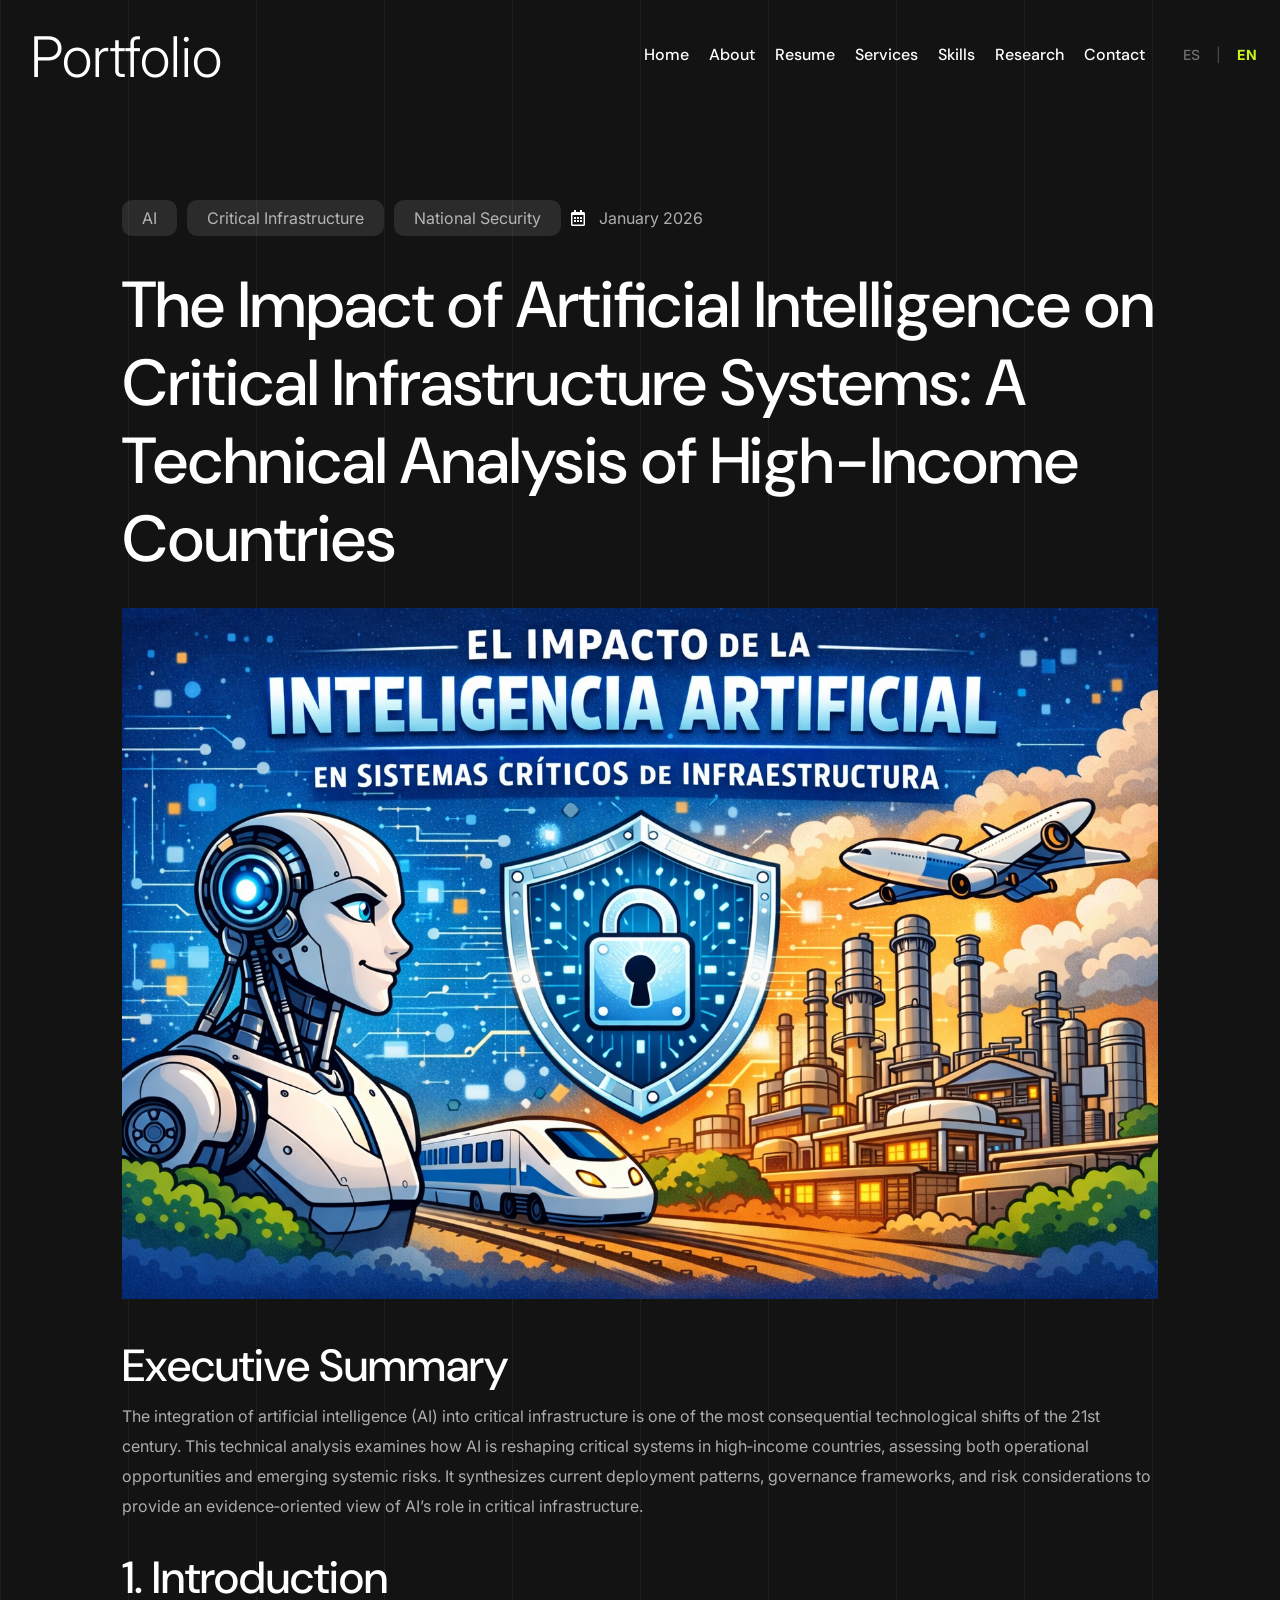
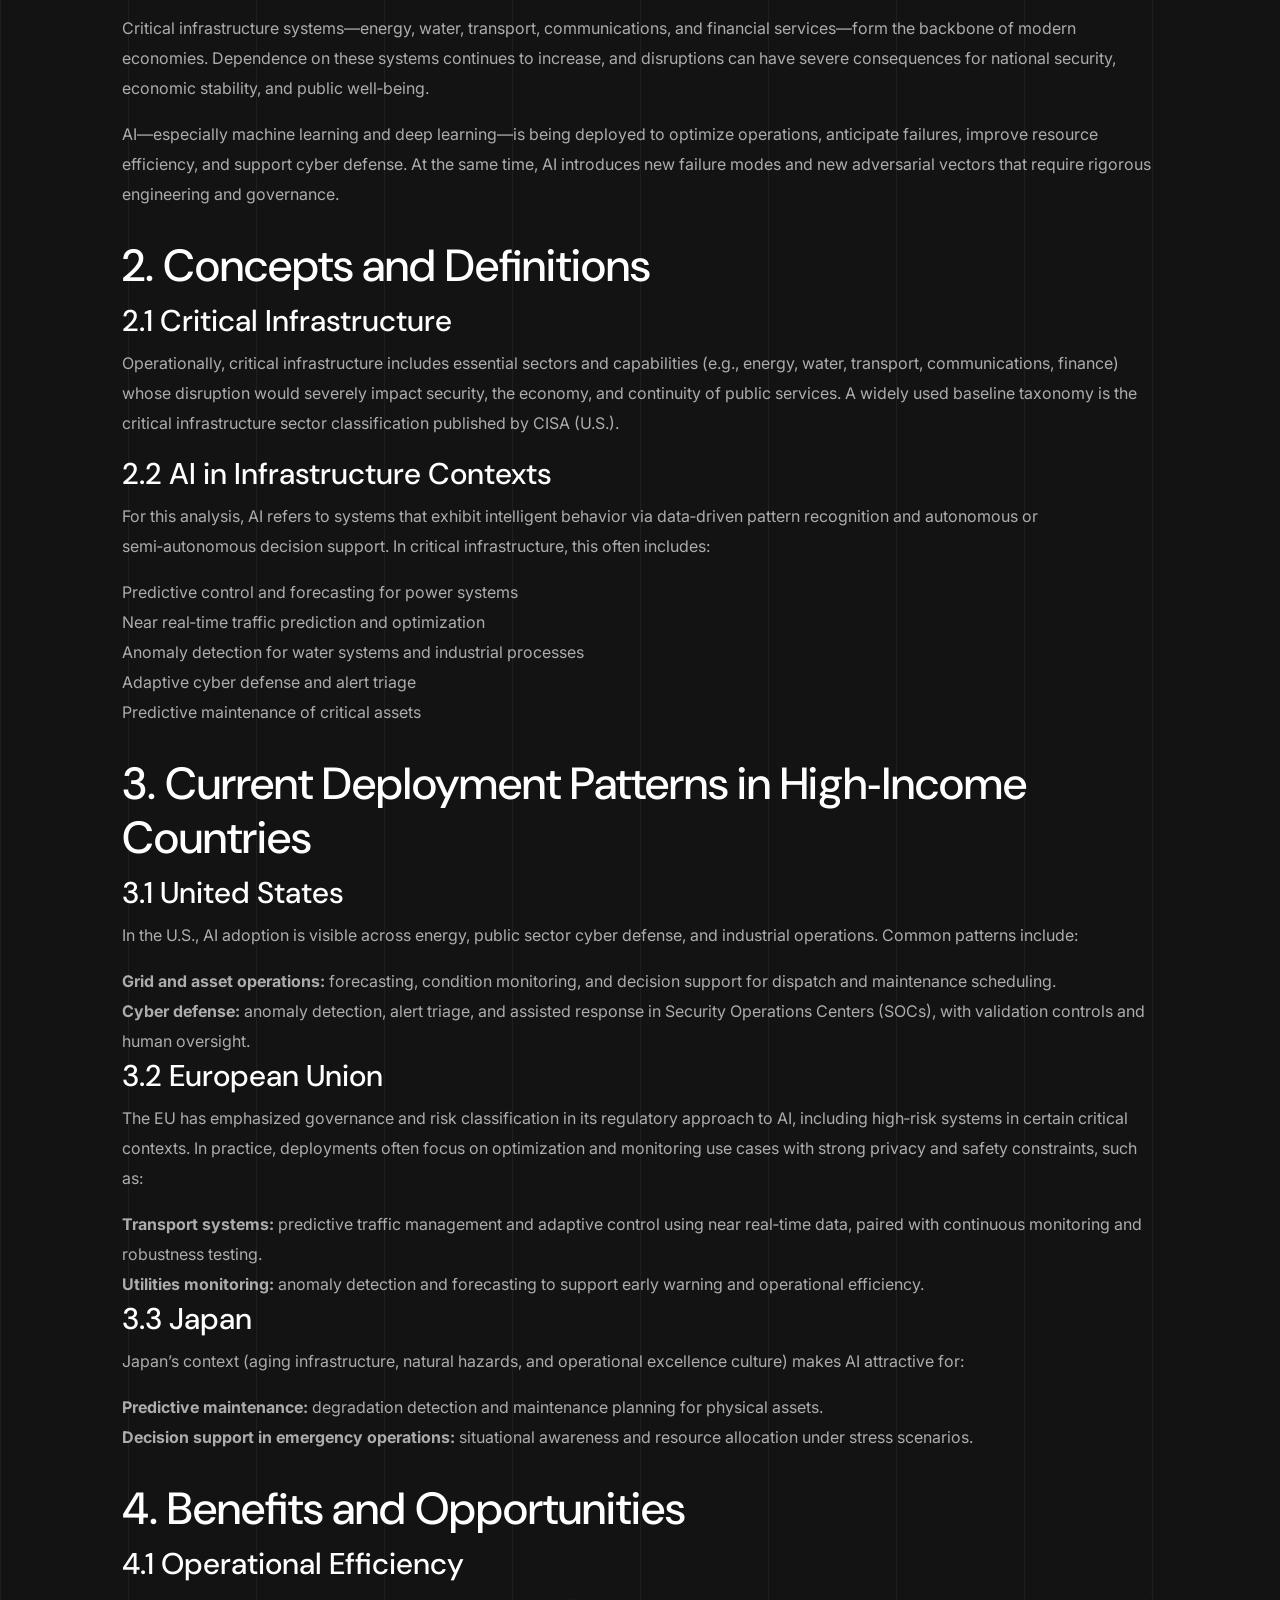
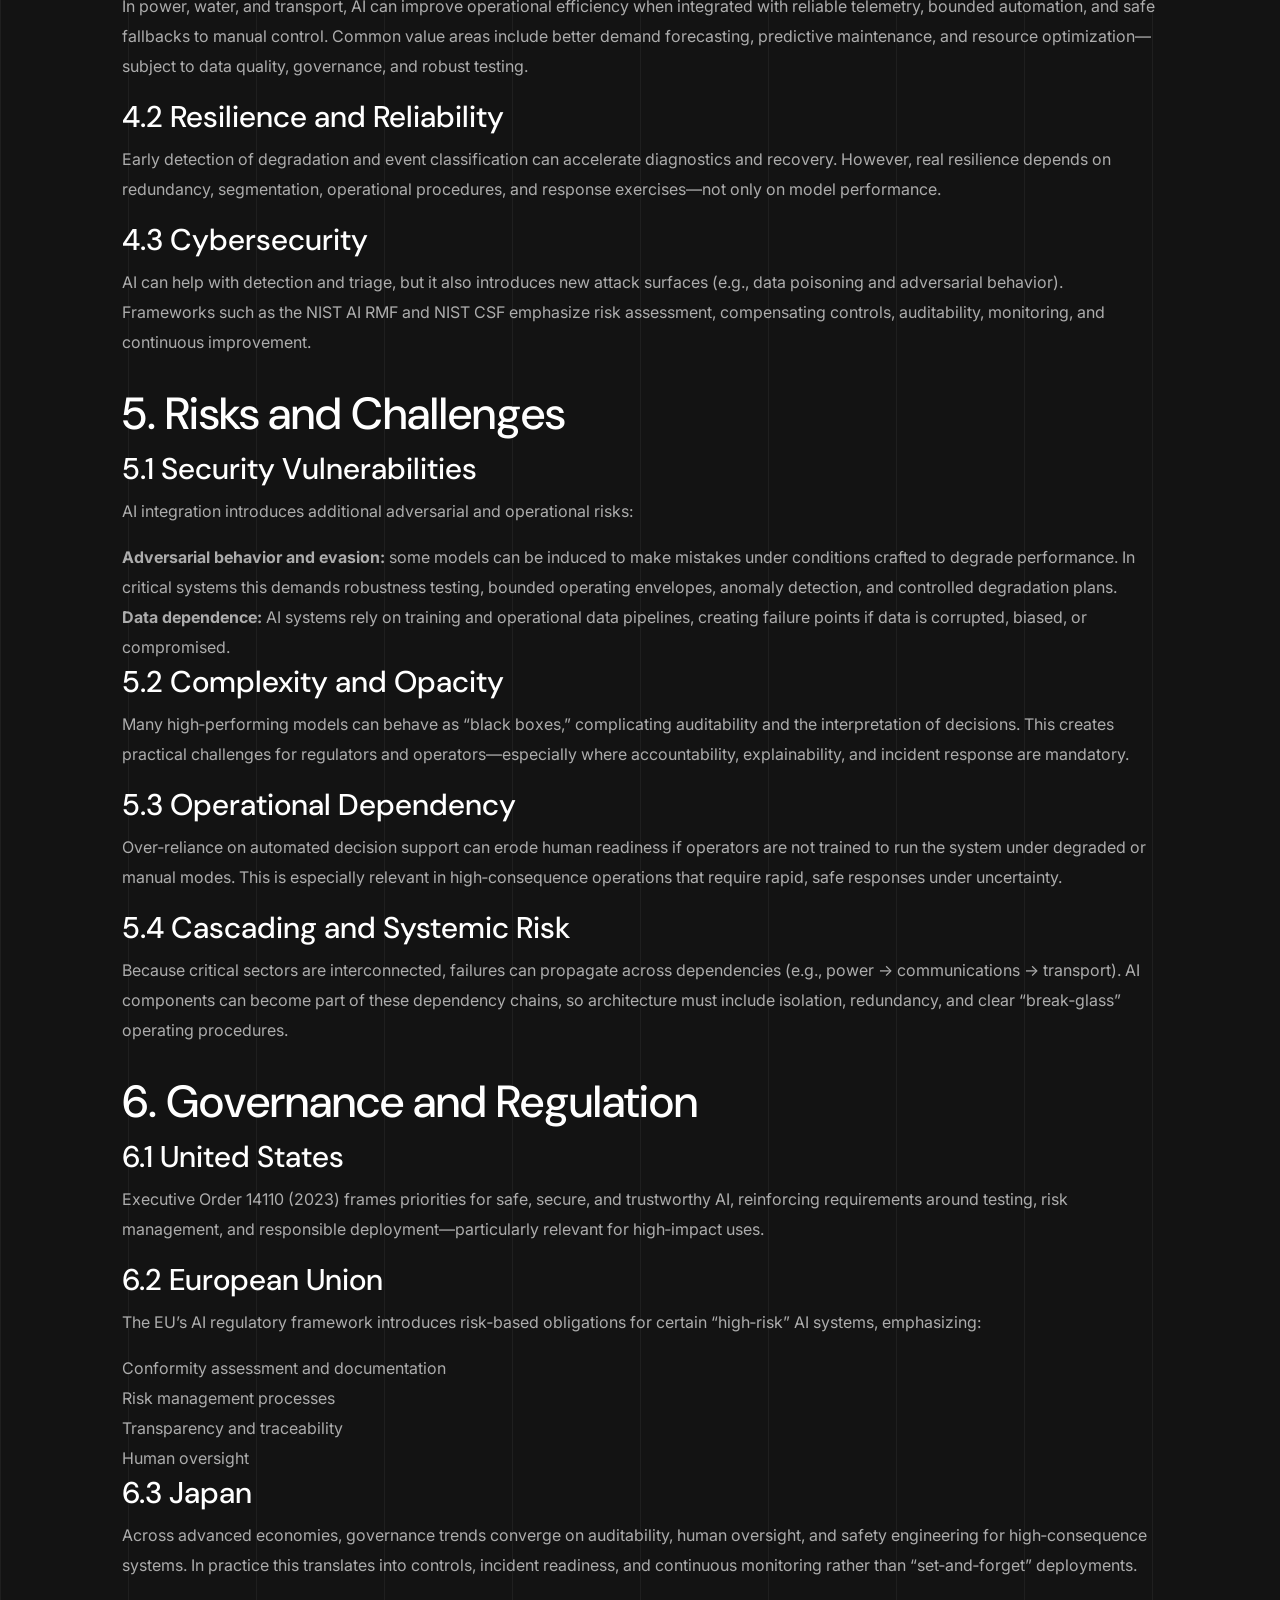
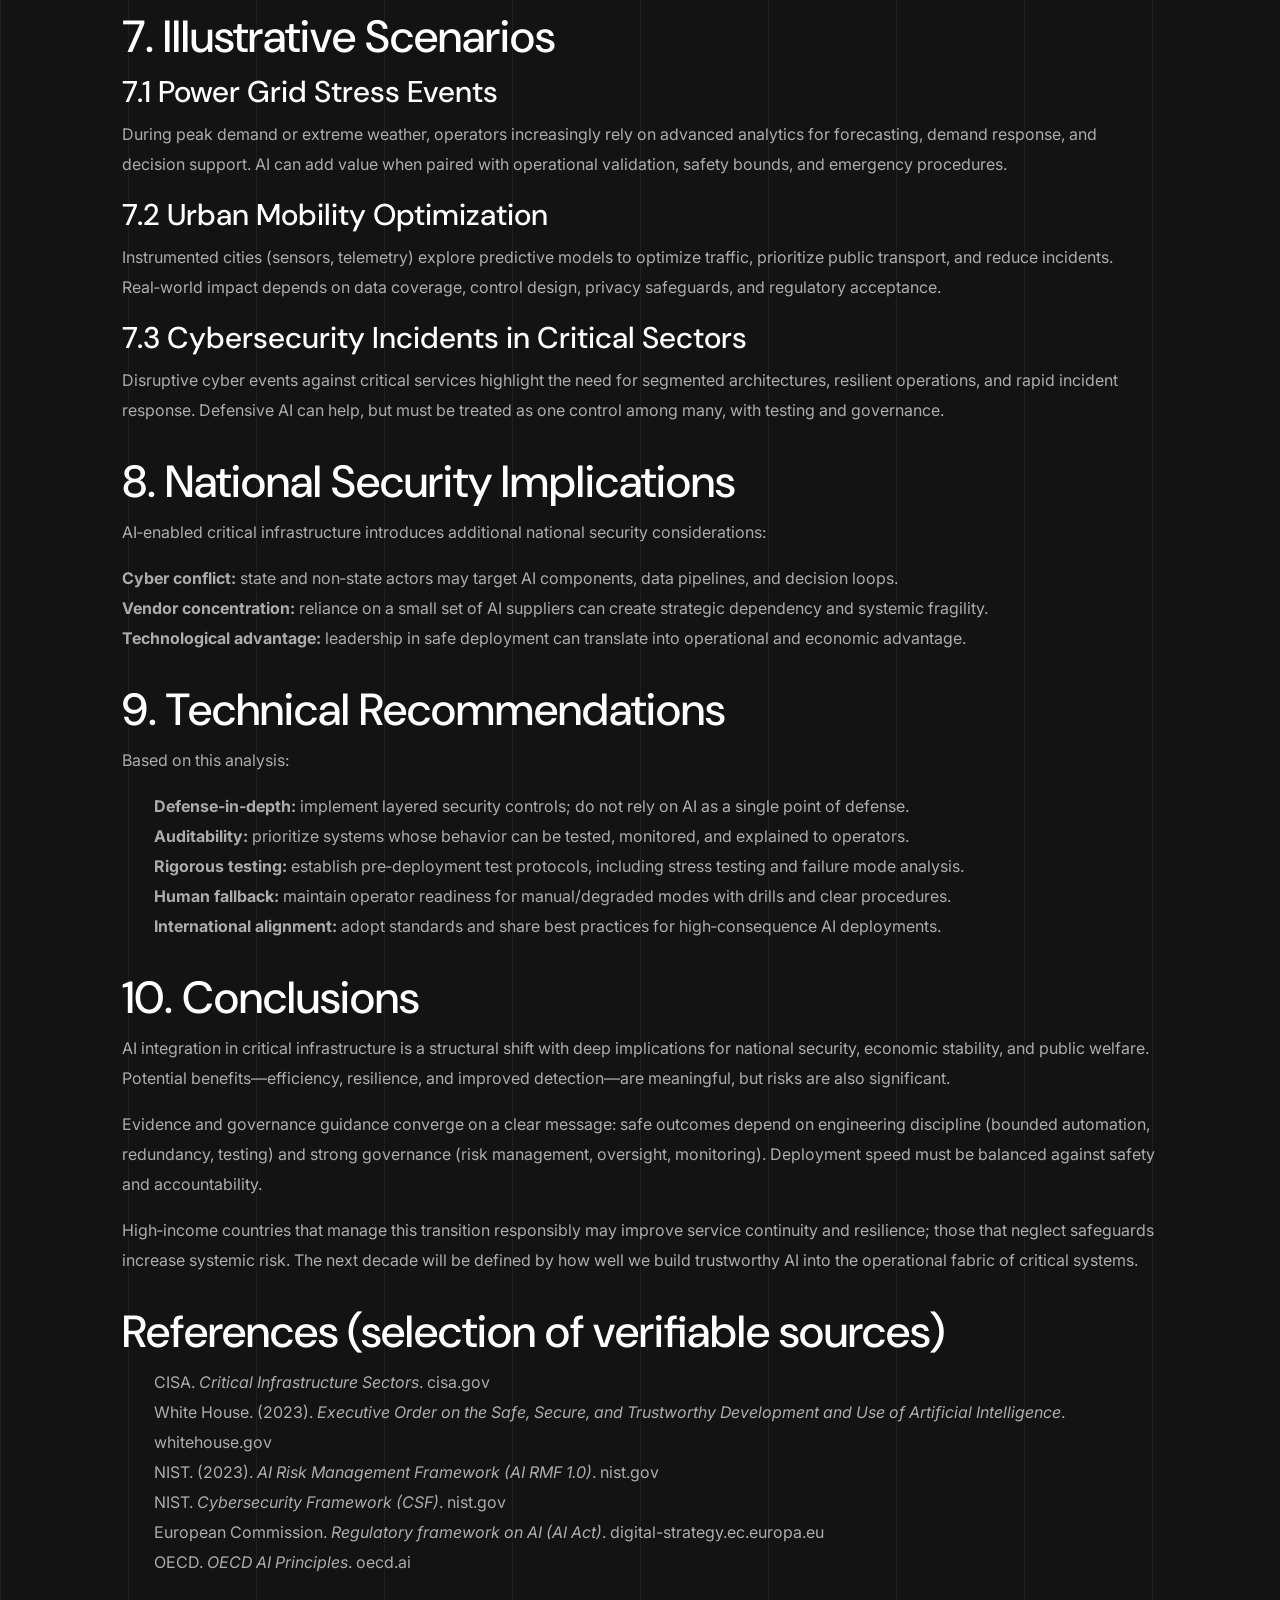
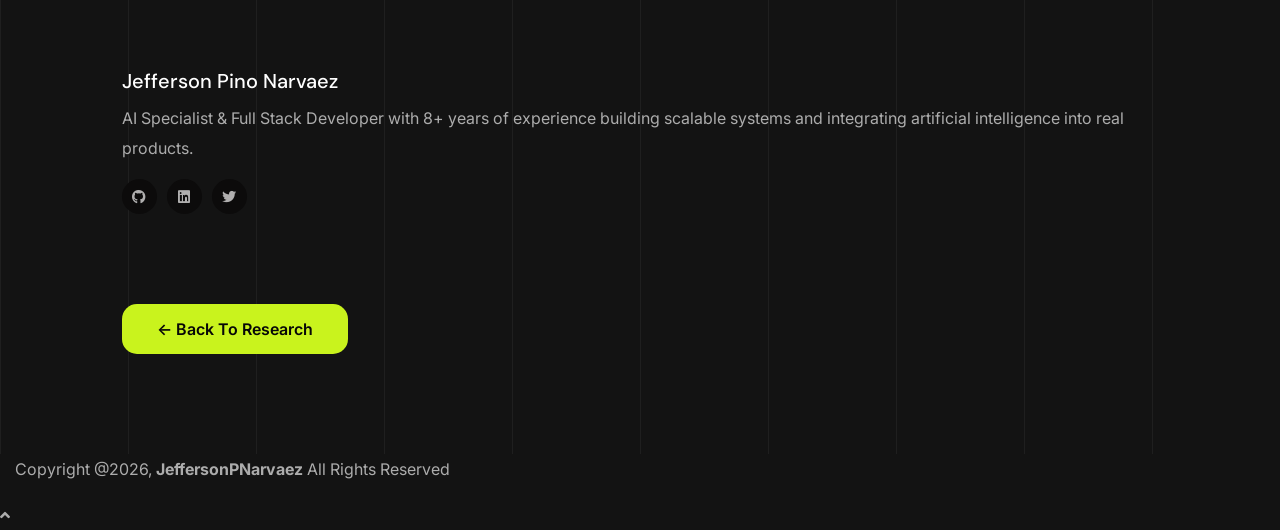
==== post-ai-critical-systems-en.html @ 9fccff63 "feat: Refactor to AI Specialist profile with bilingual i18n and Research section - Change profile fo" ====
<!DOCTYPE html>
<html lang="en">

<head>
    <!-- Required meta tags -->
    <meta charset="utf-8">
    <meta name="description" content="Technical analysis of the impact of AI on critical infrastructure systems">
    <meta http-equiv="X-UA-Compatible" content="IE=edge">
    <meta name="viewport" content="width=device-width, initial-scale=1, shrink-to-fit=no">

    <title>The Impact of AI on Critical Systems | Jefferson Pino Narvaez</title>

    <link rel="shortcut icon" href="assets/images/favicon.png" type="image/x-icon">

    <!-- Flaticon -->
    <link rel="stylesheet" href="assets/css/flaticon.min.css">
    <!-- Font Awesome -->
    <link rel="stylesheet" href="assets/css/fontawesome-5.14.0.min.css">
    <!-- Bootstrap -->
    <link rel="stylesheet" href="assets/css/bootstrap.min.css">
    <!-- Nice Select -->
    <link rel="stylesheet" href="assets/css/nice-select.min.css">
    <!-- Animate -->
    <link rel="stylesheet" href="assets/css/animate.min.css">
    <!-- Slick -->
    <link rel="stylesheet" href="assets/css/slick.min.css">
    <!-- Main Style -->
    <link rel="stylesheet" href="assets/css/style.css">

</head>

<body class="home-one">
    <div class="page-wrapper">

        <!-- Preloader -->
        <div class="preloader"></div>

        <!-- main header -->
        <header class="main-header menu-absolute">
            <!--Header-Upper-->
            <div class="header-upper">
                <div class="container container-1620 clearfix">

                    <div class="header-inner rel d-flex align-items-center">
                        <div class="logo-outer">
                            <div class="container text-center mt-5">
                                <a href="index.html"><span class="text-white display-4 font-weight-bold">Portfolio</span></a>
                            </div>
                        </div>

                        <div class="nav-outer clearfix">
                            <!-- Main Menu -->
                            <nav class="main-menu navbar-expand-lg">
                                <div class="navbar-header">
                                    <div class="mobile-logo my-15">
                                        <a href="index.html">
                                            <p>Portfolio Logo</p>
                                        </a>
                                    </div>

                                    <!-- Toggle Button -->
                                    <button type="button" class="navbar-toggle me-4" data-bs-toggle="collapse"
                                        data-bs-target=".navbar-collapse">
                                        <span class="icon-bar"></span>
                                        <span class="icon-bar"></span>
                                        <span class="icon-bar"></span>
                                    </button>
                                </div>

                                <div class="navbar-collapse collapse clearfix">
                                    <ul class="navigation clearfix">
                                        <li><a href="index.html#home">Home</a></li>
                                        <li><a href="index.html#about">About</a></li>
                                        <li><a href="index.html#resume">Resume</a></li>
                                        <li><a href="index.html#services">Services</a></li>
                                        <li><a href="index.html#skills">Skills</a></li>
                                        <li><a href="index.html#blog">Research</a></li>
                                        <li><a href="index.html#contact">Contact</a></li>
                                    </ul>
                                    <div class="lang-toggle">
                                        <button id="btn-es" class="lang-btn" type="button" aria-label="Cambiar a Español">ES</button>
                                        <span class="lang-separator">|</span>
                                        <button id="btn-en" class="lang-btn" type="button" aria-label="Switch to English">EN</button>
                                    </div>
                                </div>

                            </nav>
                            <!-- Main Menu End-->
                        </div>
                    </div>
                </div>
            </div>
            <!--End Header Upper-->
        </header>

        <!-- Blog Details Area start -->
        <section class="blog-details-area pt-200 rpt-140 pb-100 rpb-60 rel z-1">
            <div class="container">
                <div class="row">
                    <div class="col-lg-10 offset-lg-1">
                        <div class="blog-details-content">
                            <!-- Blog Meta -->
                            <div class="blog-meta mb-30">
                                <a class="tag" href="#">AI</a>
                                <a class="tag" href="#">Critical Infrastructure</a>
                                <a class="tag" href="#">National Security</a>
                                <span class="date"><i class="far fa-calendar-alt"></i> January 2026</span>
                            </div>

                            <!-- Blog Title -->
                            <h1 class="blog-title mb-30">The Impact of Artificial Intelligence on Critical Infrastructure Systems: A Technical Analysis of High-Income Countries</h1>

                            <!-- Blog Image -->
                            <div class="image mb-40">
                                <img src="assets/images/blog/ai-critical-infrastructure.jpg" alt="AI Critical Systems">
                            </div>

                            <!-- Blog Content -->
                            <div class="content">
                                <div class="text mb-30">
                                    <h2>Executive Summary</h2>
                                    <p>The integration of artificial intelligence (AI) into critical infrastructure is one of the most consequential technological shifts of the 21st century. This technical analysis examines how AI is reshaping critical systems in high‑income countries, assessing both operational opportunities and emerging systemic risks. It synthesizes current deployment patterns, governance frameworks, and risk considerations to provide an evidence‑oriented view of AI’s role in critical infrastructure.</p>
                                </div>

                                <div class="text mb-30">
                                    <h2>1. Introduction</h2>
                                    <p>Critical infrastructure systems—energy, water, transport, communications, and financial services—form the backbone of modern economies. Dependence on these systems continues to increase, and disruptions can have severe consequences for national security, economic stability, and public well‑being.</p>
                                    
                                    <p>AI—especially machine learning and deep learning—is being deployed to optimize operations, anticipate failures, improve resource efficiency, and support cyber defense. At the same time, AI introduces new failure modes and new adversarial vectors that require rigorous engineering and governance.</p>
                                </div>

                                <div class="text mb-30">
                                    <h2>2. Concepts and Definitions</h2>
                                    
                                    <h3>2.1 Critical Infrastructure</h3>
                                    <p>Operationally, critical infrastructure includes essential sectors and capabilities (e.g., energy, water, transport, communications, finance) whose disruption would severely impact security, the economy, and continuity of public services. A widely used baseline taxonomy is the critical infrastructure sector classification published by CISA (U.S.).</p>

                                    <h3>2.2 AI in Infrastructure Contexts</h3>
                                    <p>For this analysis, AI refers to systems that exhibit intelligent behavior via data‑driven pattern recognition and autonomous or semi‑autonomous decision support. In critical infrastructure, this often includes:</p>
                                    <ul>
                                        <li>Predictive control and forecasting for power systems</li>
                                        <li>Near real‑time traffic prediction and optimization</li>
                                        <li>Anomaly detection for water systems and industrial processes</li>
                                        <li>Adaptive cyber defense and alert triage</li>
                                        <li>Predictive maintenance of critical assets</li>
                                    </ul>
                                </div>

                                <div class="text mb-30">
                                    <h2>3. Current Deployment Patterns in High‑Income Countries</h2>

                                    <h3>3.1 United States</h3>
                                    <p>In the U.S., AI adoption is visible across energy, public sector cyber defense, and industrial operations. Common patterns include:</p>
                                    <ul>
                                        <li><strong>Grid and asset operations:</strong> forecasting, condition monitoring, and decision support for dispatch and maintenance scheduling.</li>
                                        <li><strong>Cyber defense:</strong> anomaly detection, alert triage, and assisted response in Security Operations Centers (SOCs), with validation controls and human oversight.</li>
                                    </ul>

                                    <h3>3.2 European Union</h3>
                                    <p>The EU has emphasized governance and risk classification in its regulatory approach to AI, including high‑risk systems in certain critical contexts. In practice, deployments often focus on optimization and monitoring use cases with strong privacy and safety constraints, such as:</p>
                                    <ul>
                                        <li><strong>Transport systems:</strong> predictive traffic management and adaptive control using near real‑time data, paired with continuous monitoring and robustness testing.</li>
                                        <li><strong>Utilities monitoring:</strong> anomaly detection and forecasting to support early warning and operational efficiency.</li>
                                    </ul>

                                    <h3>3.3 Japan</h3>
                                    <p>Japan’s context (aging infrastructure, natural hazards, and operational excellence culture) makes AI attractive for:</p>
                                    <ul>
                                        <li><strong>Predictive maintenance:</strong> degradation detection and maintenance planning for physical assets.</li>
                                        <li><strong>Decision support in emergency operations:</strong> situational awareness and resource allocation under stress scenarios.</li>
                                    </ul>
                                </div>

                                <div class="text mb-30">
                                    <h2>4. Benefits and Opportunities</h2>

                                    <h3>4.1 Operational Efficiency</h3>
                                    <p>In power, water, and transport, AI can improve operational efficiency when integrated with reliable telemetry, bounded automation, and safe fallbacks to manual control. Common value areas include better demand forecasting, predictive maintenance, and resource optimization—subject to data quality, governance, and robust testing.</p>

                                    <h3>4.2 Resilience and Reliability</h3>
                                    <p>Early detection of degradation and event classification can accelerate diagnostics and recovery. However, real resilience depends on redundancy, segmentation, operational procedures, and response exercises—not only on model performance.</p>

                                    <h3>4.3 Cybersecurity</h3>
                                    <p>AI can help with detection and triage, but it also introduces new attack surfaces (e.g., data poisoning and adversarial behavior). Frameworks such as the NIST AI RMF and NIST CSF emphasize risk assessment, compensating controls, auditability, monitoring, and continuous improvement.</p>
                                </div>

                                <div class="text mb-30">
                                    <h2>5. Risks and Challenges</h2>

                                    <h3>5.1 Security Vulnerabilities</h3>
                                    <p>AI integration introduces additional adversarial and operational risks:</p>
                                    <ul>
                                        <li><strong>Adversarial behavior and evasion:</strong> some models can be induced to make mistakes under conditions crafted to degrade performance. In critical systems this demands robustness testing, bounded operating envelopes, anomaly detection, and controlled degradation plans.</li>
                                        <li><strong>Data dependence:</strong> AI systems rely on training and operational data pipelines, creating failure points if data is corrupted, biased, or compromised.</li>
                                    </ul>

                                    <h3>5.2 Complexity and Opacity</h3>
                                    <p>Many high‑performing models can behave as “black boxes,” complicating auditability and the interpretation of decisions. This creates practical challenges for regulators and operators—especially where accountability, explainability, and incident response are mandatory.</p>

                                    <h3>5.3 Operational Dependency</h3>
                                    <p>Over‑reliance on automated decision support can erode human readiness if operators are not trained to run the system under degraded or manual modes. This is especially relevant in high‑consequence operations that require rapid, safe responses under uncertainty.</p>

                                    <h3>5.4 Cascading and Systemic Risk</h3>
                                    <p>Because critical sectors are interconnected, failures can propagate across dependencies (e.g., power → communications → transport). AI components can become part of these dependency chains, so architecture must include isolation, redundancy, and clear “break‑glass” operating procedures.</p>
                                </div>

                                <div class="text mb-30">
                                    <h2>6. Governance and Regulation</h2>

                                    <h3>6.1 United States</h3>
                                    <p>Executive Order 14110 (2023) frames priorities for safe, secure, and trustworthy AI, reinforcing requirements around testing, risk management, and responsible deployment—particularly relevant for high‑impact uses.</p>

                                    <h3>6.2 European Union</h3>
                                    <p>The EU’s AI regulatory framework introduces risk‑based obligations for certain “high‑risk” AI systems, emphasizing:</p>
                                    <ul>
                                        <li>Conformity assessment and documentation</li>
                                        <li>Risk management processes</li>
                                        <li>Transparency and traceability</li>
                                        <li>Human oversight</li>
                                    </ul>

                                    <h3>6.3 Japan</h3>
                                    <p>Across advanced economies, governance trends converge on auditability, human oversight, and safety engineering for high‑consequence systems. In practice this translates into controls, incident readiness, and continuous monitoring rather than “set‑and‑forget” deployments.</p>
                                </div>

                                <div class="text mb-30">
                                    <h2>7. Illustrative Scenarios</h2>

                                    <h3>7.1 Power Grid Stress Events</h3>
                                    <p>During peak demand or extreme weather, operators increasingly rely on advanced analytics for forecasting, demand response, and decision support. AI can add value when paired with operational validation, safety bounds, and emergency procedures.</p>

                                    <h3>7.2 Urban Mobility Optimization</h3>
                                    <p>Instrumented cities (sensors, telemetry) explore predictive models to optimize traffic, prioritize public transport, and reduce incidents. Real‑world impact depends on data coverage, control design, privacy safeguards, and regulatory acceptance.</p>

                                    <h3>7.3 Cybersecurity Incidents in Critical Sectors</h3>
                                    <p>Disruptive cyber events against critical services highlight the need for segmented architectures, resilient operations, and rapid incident response. Defensive AI can help, but must be treated as one control among many, with testing and governance.</p>
                                </div>

                                <div class="text mb-30">
                                    <h2>8. National Security Implications</h2>
                                    <p>AI‑enabled critical infrastructure introduces additional national security considerations:</p>
                                    <ul>
                                        <li><strong>Cyber conflict:</strong> state and non‑state actors may target AI components, data pipelines, and decision loops.</li>
                                        <li><strong>Vendor concentration:</strong> reliance on a small set of AI suppliers can create strategic dependency and systemic fragility.</li>
                                        <li><strong>Technological advantage:</strong> leadership in safe deployment can translate into operational and economic advantage.</li>
                                    </ul>
                                </div>

                                <div class="text mb-30">
                                    <h2>9. Technical Recommendations</h2>
                                    <p>Based on this analysis:</p>
                                    <ol>
                                        <li><strong>Defense‑in‑depth:</strong> implement layered security controls; do not rely on AI as a single point of defense.</li>
                                        <li><strong>Auditability:</strong> prioritize systems whose behavior can be tested, monitored, and explained to operators.</li>
                                        <li><strong>Rigorous testing:</strong> establish pre‑deployment test protocols, including stress testing and failure mode analysis.</li>
                                        <li><strong>Human fallback:</strong> maintain operator readiness for manual/degraded modes with drills and clear procedures.</li>
                                        <li><strong>International alignment:</strong> adopt standards and share best practices for high‑consequence AI deployments.</li>
                                    </ol>
                                </div>

                                <div class="text mb-30">
                                    <h2>10. Conclusions</h2>
                                    <p>AI integration in critical infrastructure is a structural shift with deep implications for national security, economic stability, and public welfare. Potential benefits—efficiency, resilience, and improved detection—are meaningful, but risks are also significant.</p>
                                    
                                    <p>Evidence and governance guidance converge on a clear message: safe outcomes depend on engineering discipline (bounded automation, redundancy, testing) and strong governance (risk management, oversight, monitoring). Deployment speed must be balanced against safety and accountability.</p>
                                    
                                    <p>High‑income countries that manage this transition responsibly may improve service continuity and resilience; those that neglect safeguards increase systemic risk. The next decade will be defined by how well we build trustworthy AI into the operational fabric of critical systems.</p>
                                </div>

                                <div class="text mb-30">
                                    <h2>References (selection of verifiable sources)</h2>
                                    <ol class="references">
                                        <li>CISA. <em>Critical Infrastructure Sectors</em>. <a href="https://www.cisa.gov/topics/critical-infrastructure-security-and-resilience/critical-infrastructure-sectors" target="_blank" rel="noopener noreferrer">cisa.gov</a></li>
                                        <li>White House. (2023). <em>Executive Order on the Safe, Secure, and Trustworthy Development and Use of Artificial Intelligence</em>. <a href="https://www.whitehouse.gov/briefing-room/presidential-actions/2023/10/30/executive-order-on-the-safe-secure-and-trustworthy-development-and-use-of-artificial-intelligence/" target="_blank" rel="noopener noreferrer">whitehouse.gov</a></li>
                                        <li>NIST. (2023). <em>AI Risk Management Framework (AI RMF 1.0)</em>. <a href="https://www.nist.gov/itl/ai-risk-management-framework" target="_blank" rel="noopener noreferrer">nist.gov</a></li>
                                        <li>NIST. <em>Cybersecurity Framework (CSF)</em>. <a href="https://www.nist.gov/cyberframework" target="_blank" rel="noopener noreferrer">nist.gov</a></li>
                                        <li>European Commission. <em>Regulatory framework on AI (AI Act)</em>. <a href="https://digital-strategy.ec.europa.eu/en/policies/regulatory-framework-ai" target="_blank" rel="noopener noreferrer">digital-strategy.ec.europa.eu</a></li>
                                        <li>OECD. <em>OECD AI Principles</em>. <a href="https://oecd.ai/en/ai-principles" target="_blank" rel="noopener noreferrer">oecd.ai</a></li>
                                    </ol>
                                </div>

                                <!-- Author Info -->
                                <div class="author-box mt-50 pt-40 pb-40">
                                    <div class="author">
                                        <div class="author-content">
                                            <h5>Jefferson Pino Narvaez</h5>
                                            <p>AI Specialist & Full Stack Developer with 8+ years of experience building scalable systems and integrating artificial intelligence into real products.</p>
                                            <div class="social-style-one">
                                                <a href="https://github.com/JeffersonPinoNarvaez" target="_blank"><i class="fab fa-github"></i></a>
                                                <a href="https://www.linkedin.com/in/jefferson-pino-narvaez/" target="_blank"><i class="fab fa-linkedin"></i></a>
                                                <a href="https://x.com/dev_pino" target="_blank"><i class="fab fa-twitter"></i></a>
                                            </div>
                                        </div>
                                    </div>
                                </div>

                                <!-- Back to Blog -->
                                <div class="back-to-blog mt-50">
                                    <a href="index.html#blog" class="theme-btn">← Back to Research</a>
                                </div>
                            </div>
                        </div>
                    </div>
                </div>
            </div>
            <div class="bg-lines">
                <span></span><span></span>
                <span></span><span></span>
                <span></span><span></span>
                <span></span><span></span>
                <span></span><span></span>
            </div>
        </section>
        <!-- Blog Details Area end -->

        <!-- Footer -->
        <footer class="main-footer">
            <div class="container">
                <div class="row">
                    <div class="col-lg-6">
                        <div class="copyright-text">
                            <p>Copyright @2026, <b>JeffersonPNarvaez</b> All Rights Reserved</p>
                        </div>
                    </div>
                </div>
            </div>
        </footer>

    </div>
    <!--End pagewrapper-->

    <!-- Scroll To Top -->
    <div class="scroll-to-top scroll-to-target" data-target="html"><span class="fa fa-angle-up"></span></div>

    <!-- Jquery -->
    <script src="assets/js/jquery-3.6.0.min.js"></script>
    <!-- Bootstrap -->
    <script src="assets/js/bootstrap.min.js"></script>
    <!-- Appear Js -->
    <script src="assets/js/appear.min.js"></script>
    <!-- Slick -->
    <script src="assets/js/slick.min.js"></script>
    <!-- Nice Select -->
    <script src="assets/js/jquery.nice-select.min.js"></script>
    <!--  WOW Animation -->
    <script src="assets/js/wow.min.js"></script>
    <!-- Custom script -->
    <script src="assets/js/script.js"></script>

    <script>
        (function () {
            function detectLang() {
                var stored = localStorage.getItem('lang');
                if (stored === 'es' || stored === 'en') return stored;
                var browserLang = (navigator.language || navigator.userLanguage || 'es').toLowerCase();
                return browserLang.indexOf('es') === 0 ? 'es' : 'en';
            }

            function setActive(lang) {
                var btnEs = document.getElementById('btn-es');
                var btnEn = document.getElementById('btn-en');
                if (!btnEs || !btnEn) return;
                if (lang === 'es') { btnEs.classList.add('active'); btnEn.classList.remove('active'); }
                else { btnEn.classList.add('active'); btnEs.classList.remove('active'); }
            }

            var lang = detectLang();
            // If user prefers Spanish, redirect to the Spanish page of this post
            if (lang === 'es' && !location.pathname.endsWith('post-ai-critical-systems.html')) {
                location.replace('post-ai-critical-systems.html');
                return;
            }

            setActive('en');

            document.getElementById('btn-es') && document.getElementById('btn-es').addEventListener('click', function () {
                localStorage.setItem('lang', 'es');
                location.replace('post-ai-critical-systems.html');
            });
            document.getElementById('btn-en') && document.getElementById('btn-en').addEventListener('click', function () {
                localStorage.setItem('lang', 'en');
                location.replace('post-ai-critical-systems-en.html');
            });
        })();
    </script>

</body>

</html>
---- assets/css/style.css ----
@charset "UTF-8";
/*----------------------------------------------------------------------
    Template Name: Noxfolio - Personal Portfolio Resume HTML Template
    Template URI: https://demo.webtend.net/html/noxfolio/
    Author: WebTend
    Author URI:  https://webtend.net/
    Version: 1.0

    Note: This is Main Style CSS File. */
/*----------------------------------------------------------------------
	CSS INDEX
	----------------------

    ## Default Style
    ## Common Classes
    ## Repeat Style
    ## Padding Margin Spacing
    ## Custom Animation
    ## Header style
    ## Page Banner
    ## Hero Section
    ## About Section
    ## Awward Area
    ## Services Area
    ## Skills Area
    ## Resume Area
    ## Contact Area
    ## Projects Area
    ## Headline Text
    ## Testimonials Area
    ## Pricing Area
    ## Lets Talk
    ## Client Logo
    ## Blog Area
    ## Error Section
    ## FAQs Area
    ## Sidebar Widgets
    ## Main Footer */
/* -------------------------------------------------------------- */
@import url("https://fonts.googleapis.com/css2?family=DM+Sans:wght@400;500;700&family=Inter:wght@400;500&display=swap");
/*******************************************************/
/******************* ## Default Style *****************/
/*******************************************************/
* {
  margin: 0;
  padding: 0;
  border: none;
  outline: none;
  -webkit-box-shadow: none;
  box-shadow: none; }

body {
  color: var(--base-color);
  background: #131313;
  font-weight: 400;
  line-height: 30px;
  font-size: 16px;
  font-family: "Inter", sans-serif;
  --base-color: rgba(255, 255, 255, 0.65);
  --heading-color: #FFFFFF;
  --primary-color: #C9F31D;
  --lighter-color: #1F1F1F;
  --black-color: #070707;
  --border-color: rgba(255, 255, 255, 0.1); }

a {
  color: var(--base-color);
  cursor: pointer;
  outline: none;
  -webkit-transition: 0.5s;
  -o-transition: 0.5s;
  transition: 0.5s;
  text-decoration: none; }
  a:hover, a:focus, a:visited {
    text-decoration: none;
    outline: none; }
  a:hover {
    color: var(--primary-color); }

h1 a, h2 a, h3 a, h4 a, h5 a, h6 a {
  color: var(--heading-color); }

.text-white h1,
.text-white h2,
.text-white h3,
.text-white h4,
.text-white h5,
.text-white h6,
.text-white h1 a,
.text-white h2 a,
.text-white h3 a,
.text-white h4 a,
.text-white h5 a,
.text-white h6 a {
  color: white; }

ul, li {
  list-style: none;
  padding: 0;
  margin: 0; }

img {
  max-width: 100%;
  display: inline-block; }

mark {
  color: var(--primary-color);
  background: transparent;
  text-decoration: underline; }

header:after, section:after, footer:after {
  display: block;
  clear: both;
  content: ""; }

/*======= Input Styles =======*/
input,
select,
textarea,
.nice-select,
.form-control {
  width: 100%;
  height: auto;
  border: none;
  font-size: 20px;
  border-radius: 0;
  padding: 20px 0;
  background-color: #fff;
  border-bottom: 2px solid rgba(41, 41, 41, 0.1); }
  input::-webkit-input-placeholder,
  select::-webkit-input-placeholder,
  textarea::-webkit-input-placeholder,
  .nice-select::-webkit-input-placeholder,
  .form-control::-webkit-input-placeholder {
    color: var(--heading-color); }
  input:-ms-input-placeholder,
  select:-ms-input-placeholder,
  textarea:-ms-input-placeholder,
  .nice-select:-ms-input-placeholder,
  .form-control:-ms-input-placeholder {
    color: var(--heading-color); }
  input::-ms-input-placeholder,
  select::-ms-input-placeholder,
  textarea::-ms-input-placeholder,
  .nice-select::-ms-input-placeholder,
  .form-control::-ms-input-placeholder {
    color: var(--heading-color); }
  input::placeholder,
  select::placeholder,
  textarea::placeholder,
  .nice-select::placeholder,
  .form-control::placeholder {
    color: var(--heading-color); }
  input:focus,
  select:focus,
  textarea:focus,
  .nice-select:focus,
  .form-control:focus {
    border-bottom: 2px solid rgba(41, 41, 41, 0.1); }

.nice-select {
  font-size: 20px;
  line-height: 1.3; }
  .nice-select:after {
    width: 8px;
    height: 8px;
    right: 8px;
    border-color: var(--heading-color); }
  .nice-select .current {
    font-weight: 500;
    color: var(--heading-color); }
  .nice-select .list {
    min-width: 100%;
    border-radius: 0; }

textarea {
  display: inherit;
  padding-top: 20px; }

label {
  cursor: pointer;
  font-weight: 500;
  margin-bottom: 5px;
  color: var(--base-color); }

.form-group {
  position: relative;
  margin-bottom: 15px; }

input:focus,
button:focus,
.form-control:focus {
  outline: none;
  -webkit-box-shadow: none;
  box-shadow: none;
  border-color: #cfdbf1; }

input[type=search]::-ms-clear {
  display: none;
  width: 0;
  height: 0; }

input[type=search]::-ms-reveal {
  display: none;
  width: 0;
  height: 0; }

input[type=search]::-webkit-search-decoration,
input[type=search]::-webkit-search-cancel-button,
input[type=search]::-webkit-search-results-button,
input[type=search]::-webkit-search-results-decoration {
  display: none; }

input[type=checkbox], input[type=radio] {
  height: auto;
  width: auto; }

/* For Scroll Animation */
html {
  scroll-behavior: unset !important; }

/*******************************************************/
/*****************  ## Common Classes *****************/
/*******************************************************/
.page-wrapper {
  position: relative;
  z-index: 9;
  width: 100%;
  margin: 0 auto;
  overflow: hidden;
  min-width: 300px; }

@media only screen and (min-width: 1200px) {
  .container {
    max-width: 1320px;
    padding-left: 15px;
    padding-right: 15px; }
    .container.container-1620 {
      max-width: 1650px; }
    .container.container-1200 {
      max-width: 1230px; } }

@media only screen and (min-width: 1400px) {
  .container-fluid {
    padding-left: 70px;
    padding-right: 70px; } }

@media only screen and (min-width: 1400px) {
  .container-fluid.gap-wide {
    padding-left: 100px;
    padding-right: 100px; } }

.row {
  --bs-gutter-x: 30px; }

@media only screen and (min-width: 1200px) {
  .row-cols-xl-7 > * {
    width: 14.2857%;
    -webkit-box-flex: 0;
    -ms-flex: 0 0 auto;
    flex: 0 0 auto; } }

.no-gap {
  margin-left: 0;
  margin-right: 0; }
  .no-gap > div {
    padding-left: 0;
    padding-right: 0; }

@media only screen and (min-width: 1400px) {
  .gap-10 {
    --bs-gutter-x: 10px; } }

@media only screen and (min-width: 1400px) {
  .gap-20 {
    --bs-gutter-x: 20px; } }

@media only screen and (min-width: 1400px) {
  .gap-30 {
    --bs-gutter-x: 30px; } }

@media only screen and (min-width: 1400px) {
  .gap-40 {
    --bs-gutter-x: 40px; } }

@media only screen and (min-width: 1400px) {
  .gap-50 {
    --bs-gutter-x: 50px; } }

@media only screen and (min-width: 1400px) {
  .gap-60 {
    --bs-gutter-x: 60px; } }

@media only screen and (min-width: 1400px) {
  .gap-70 {
    --bs-gutter-x: 70px; } }

@media only screen and (min-width: 1400px) {
  .gap-80 {
    --bs-gutter-x: 80px; } }

@media only screen and (min-width: 1400px) {
  .gap-90 {
    --bs-gutter-x: 90px; } }

@media only screen and (min-width: 1400px) {
  .gap-100 {
    --bs-gutter-x: 100px; } }

@media only screen and (min-width: 1400px) {
  .gap-110 {
    --bs-gutter-x: 110px; } }

@media only screen and (min-width: 1400px) {
  .gap-120 {
    --bs-gutter-x: 120px; } }

@media only screen and (min-width: 1400px) {
  .gap-130 {
    --bs-gutter-x: 130px; } }

@media only screen and (min-width: 1400px) {
  .gap-140 {
    --bs-gutter-x: 140px; } }

@media only screen and (min-width: 1400px) {
  .gap-150 {
    --bs-gutter-x: 150px; } }

@media only screen and (max-width: 375px) {
  .col-small {
    -webkit-box-flex: 0;
    -ms-flex: 0 0 100%;
    flex: 0 0 100%;
    max-width: 100%; } }

/** Section Title style **/
.section-title {
  margin-top: -7px; }
  .section-title .sub-title {
    font-weight: 500;
    display: block;
    color: rgba(255, 255, 255, 0.65); }
  .section-title h2 {
    margin-bottom: 25px; }
    .section-title h2 span {
      color: var(--primary-color); }
    @media only screen and (max-width: 767px) {
      .section-title h2 {
        font-size: 35px; } }
    @media only screen and (max-width: 479px) {
      .section-title h2 {
        font-size: 30px;
        line-height: 1.3; } }
  .section-title h6 {
    font-size: 18px; }
    .section-title h6 span {
      color: var(--primary-color); }

/** Button style **/
.theme-btn,
a.theme-btn {
  z-index: 1;
  cursor: pointer;
  overflow: hidden;
  -webkit-transition: 0.5s;
  -o-transition: 0.5s;
  transition: 0.5s;
  font-weight: 600;
  text-align: center;
  padding: 10px 35px;
  -webkit-box-align: center;
  -ms-flex-align: center;
  align-items: center;
  position: relative;
  color: var(--black-color);
  border-radius: 15px;
  display: -webkit-inline-box;
  display: -ms-inline-flexbox;
  display: inline-flex;
  -webkit-box-pack: center;
  -ms-flex-pack: center;
  justify-content: center;
  text-transform: capitalize;
  background: var(--primary-color); }
  .theme-btn i,
  a.theme-btn i {
    -webkit-transition: 0.5s;
    -o-transition: 0.5s;
    transition: 0.5s;
    margin-left: 10px; }
  .theme-btn:hover i,
  a.theme-btn:hover i {
    margin-left: 13px;
    margin-right: -3px; }
  @media only screen and (max-width: 575px) {
    .theme-btn,
    a.theme-btn {
      padding: 8px 25px; } }
  .theme-btn.style-two,
  a.theme-btn.style-two {
    color: var(--base-color);
    background: transparent;
    border: 1px solid rgba(41, 41, 41, 0.1); }
    .theme-btn.style-two:hover,
    a.theme-btn.style-two:hover {
      color: white;
      background: var(--primary-color);
      border-color: var(--primary-color); }
  .theme-btn.style-three,
  a.theme-btn.style-three {
    background: var(--heading-color); }

/* Details Btn */
.details-btn {
  width: 50px;
  height: 50px;
  background: #131313;
  line-height: 50px;
  border-radius: 50%;
  text-align: center;
  display: inline-block;
  -webkit-transform: rotate(-45deg);
  -ms-transform: rotate(-45deg);
  transform: rotate(-45deg);
  border: 1px solid var(--border-color); }
  .details-btn:hover {
    color: var(--black-color);
    background: var(--primary-color); }

/* Read More */
.read-more {
  color: white;
  font-size: 14px;
  -webkit-box-align: center;
  -ms-flex-align: center;
  align-items: center;
  display: -webkit-inline-box;
  display: -ms-inline-flexbox;
  display: inline-flex;
  text-transform: capitalize; }
  .read-more i {
    float: right;
    margin-top: 2px;
    margin-left: 7px;
    -webkit-transition: 0.5s;
    -o-transition: 0.5s;
    transition: 0.5s; }
  .read-more:hover {
    color: var(--primary-color); }
    .read-more:hover i {
      margin-left: 10px; }

/* List style one */
.list-style-one li {
  color: white;
  display: -webkit-box;
  display: -ms-flexbox;
  display: flex;
  font-weight: 500;
  -webkit-box-align: center;
  -ms-flex-align: center;
  align-items: center; }
  @media only screen and (min-width: 376px) {
    .list-style-one li {
      font-size: 20px; } }
  .list-style-one li:before {
    content: "\f00c";
    line-height: 1;
    margin-top: 2px;
    margin-right: 12px;
    color: var(--primary-color);
    font-family: "Font Awesome 5 Pro"; }
  .list-style-one li:not(:last-child) {
    margin-bottom: 20px; }

.list-style-one.two-column {
  display: -webkit-box;
  display: -ms-flexbox;
  display: flex;
  -ms-flex-wrap: wrap;
  flex-wrap: wrap; }
  .list-style-one.two-column li {
    width: 48%; }
    @media only screen and (max-width: 479px) {
      .list-style-one.two-column li {
        width: 100%; } }

/* List style two */
.list-style-two li {
  display: -webkit-box;
  display: -ms-flexbox;
  display: flex;
  -webkit-box-align: center;
  -ms-flex-align: center;
  align-items: center; }
  @media only screen and (min-width: 376px) {
    .list-style-two li {
      font-size: 20px; } }
  .list-style-two li:before {
    content: "\f00c";
    line-height: 1;
    font-size: 16px;
    margin-right: 20px;
    color: var(--lighter-color);
    width: 30px;
    height: 30px;
    background: var(--primary-color);
    line-height: 30px;
    border-radius: 50%;
    text-align: center;
    font-family: "Font Awesome 5 Pro"; }
  .list-style-two li:not(:last-child) {
    margin-bottom: 25px; }

/** Social Link One **/
.social-style-one {
  -ms-flex-wrap: wrap;
  flex-wrap: wrap;
  display: -webkit-inline-box;
  display: -ms-inline-flexbox;
  display: inline-flex;
  margin-left: -5px;
  margin-right: -5px; }
  .social-style-one a {
    color: #B0AFAF;
    font-size: 14px;
    margin-left: 5px;
    margin-right: 5px;
    width: 35px;
    height: 35px;
    background: #0C0B0B;
    line-height: 35px;
    border-radius: 50%;
    text-align: center; }
    .social-style-one a:hover {
      color: var(--black-color);
      background: var(--primary-color); }

/** Social Link Two **/
.social-style-two {
  -ms-flex-wrap: wrap;
  flex-wrap: wrap;
  display: -webkit-inline-box;
  display: -ms-inline-flexbox;
  display: inline-flex;
  margin-left: -12px;
  margin-right: -12px; }
  .social-style-two a {
    color: rgba(255, 255, 255, 0.35);
    margin-left: 12px;
    margin-right: 12px; }
    .social-style-two a:hover {
      color: var(--primary-color); }

/*** Preloader style ** */
.preloader {
  position: fixed;
  left: 0;
  top: 0;
  width: 100%;
  height: 100%;
  z-index: 9999999;
  background-color: #131313;
  background-repeat: no-repeat;
  background-position: center center;
  background-image: url(../images/preloader.gif); }

/* Pagination */
.pagination {
  -webkit-box-align: center;
  -ms-flex-align: center;
  align-items: center;
  margin-left: -15px;
  margin-right: -15px; }
  .pagination li {
    margin: 10px 15px 0; }
    .pagination li a,
    .pagination li .page-link {
      padding: 0;
      border: none;
      font-size: 24px;
      -webkit-box-shadow: none;
      box-shadow: none;
      font-weight: 600;
      color: var(--base-color);
      background: transparent; }
    .pagination li.active .page-link, .pagination li:hover:not(.disabled) .page-link {
      background: transparent;
      color: var(--primary-color); }

/* Rating */
.ratting {
  line-height: 1;
  -webkit-box-align: center;
  -ms-flex-align: center;
  align-items: center;
  display: -webkit-inline-box;
  display: -ms-inline-flexbox;
  display: inline-flex;
  margin-left: -5px;
  margin-right: -5px; }
  .ratting i {
    margin: 5px;
    color: #AB6034; }

/*** Slick Arrows ***/
.slick-arrow {
  width: 50px;
  height: 50px;
  color: white;
  -webkit-transition: 0.5s;
  -o-transition: 0.5s;
  transition: 0.5s;
  line-height: 50px;
  border-radius: 50%;
  background: transparent;
  border: 1px solid var(--border-color); }
  .slick-arrow:focus, .slick-arrow:hover {
    color: var(--black-color);
    background: var(--primary-color);
    border-color: var(--primary-color); }

.slider-arrows button:first-child {
  margin-right: 5px;
  -webkit-transform: rotate(45deg);
  -ms-transform: rotate(45deg);
  transform: rotate(45deg); }

.slider-arrows button:last-child {
  -webkit-transform: rotate(-45deg);
  -ms-transform: rotate(-45deg);
  transform: rotate(-45deg); }

/*** Slick Dots ***/
.slick-dots {
  display: -webkit-box;
  display: -ms-flexbox;
  display: flex;
  -webkit-box-align: center;
  -ms-flex-align: center;
  align-items: center;
  -webkit-box-pack: center;
  -ms-flex-pack: center;
  justify-content: center; }
  .slick-dots li {
    position: relative;
    cursor: pointer;
    margin: 8px;
    width: 6px;
    height: 6px;
    opacity: 0.3;
    -webkit-transition: 0.5s;
    -o-transition: 0.5s;
    transition: 0.5s;
    border-radius: 50%;
    background: #1D1B1A; }
    .slick-dots li button {
      opacity: 0;
      height: 0; }
    .slick-dots li:before {
      content: '';
      width: 0;
      height: 0;
      left: 50%;
      top: 50%;
      -webkit-transition: 0.5s;
      -o-transition: 0.5s;
      transition: 0.5s;
      border-radius: 50%;
      position: absolute;
      border: 1px solid var(--primary-color);
      -webkit-transform: translate(-50%, -50%);
      -ms-transform: translate(-50%, -50%);
      transform: translate(-50%, -50%); }
    .slick-dots li.slick-active {
      background: var(--primary-color);
      opacity: 1; }
      .slick-dots li.slick-active:before {
        width: 21px;
        height: 21px; }

/* Before After none */
.before-after-none:after, .before-after-none:before {
  display: none; }

/*** Scroll Top style ***/
.scroll-top {
  position: fixed;
  bottom: 25px;
  right: 0;
  width: 40px;
  height: 40px;
  z-index: 99;
  color: black;
  display: none;
  font-size: 14px;
  cursor: pointer;
  line-height: 40px;
  border-radius: 5px;
  background: var(--primary-color);
  -webkit-animation: pulse 2s infinite;
  animation: pulse 2s infinite; }

/* Text White */
.text-white *, .text-white a,
.text-white .count-text,
.text-white .footer-newsletter-content .sub-title {
  color: white; }

.text-white li li .dropdown-btn span {
  color: var(--heading-color); }

.text-white .copyright-area p {
  opacity: 0.5; }

.text-white .copyright-area a {
  opacity: 0.5; }
  .text-white .copyright-area a:hover {
    opacity: 1; }

/*Project Filter*/
.filter-btns-one {
  display: -webkit-box;
  display: -ms-flexbox;
  display: flex;
  -ms-flex-wrap: wrap;
  flex-wrap: wrap;
  margin-left: -20px;
  margin-right: -20px; }
  .filter-btns-one li {
    line-height: 1;
    cursor: pointer;
    font-size: 18px;
    -webkit-transition: 0.5s;
    -o-transition: 0.5s;
    transition: 0.5s;
    font-weight: 500;
    position: relative;
    margin: 0 20px 20px;
    padding-bottom: 15px;
    color: rgba(255, 255, 255, 0.35); }
    .filter-btns-one li:after {
      opacity: 0;
      content: '';
      position: absolute;
      left: 0;
      top: 100%;
      width: 30px;
      height: 3px;
      -webkit-transition: 0.5s;
      -o-transition: 0.5s;
      transition: 0.5s;
      background: var(--primary-color); }
    .filter-btns-one li.current {
      color: var(--primary-color); }
      .filter-btns-one li.current:after {
        opacity: 1; }

.bg-lines span {
  top: 0;
  z-index: -1;
  width: 1px;
  height: 100%;
  position: absolute;
  -webkit-animation: leftRightOne 18s infinite;
  animation: leftRightOne 18s infinite;
  background: rgba(255, 255, 255, 0.05); }
  .bg-lines span:nth-child(1) {
    left: 10%; }
  .bg-lines span:nth-child(2) {
    left: 20%; }
  .bg-lines span:nth-child(3) {
    left: 30%; }
  .bg-lines span:nth-child(4) {
    left: 40%; }
  .bg-lines span:nth-child(5) {
    left: 50%; }
  .bg-lines span:nth-child(6) {
    left: 60%; }
  .bg-lines span:nth-child(7) {
    left: 70%; }
  .bg-lines span:nth-child(8) {
    left: 80%; }
  .bg-lines span:nth-child(9) {
    left: 90%; }

/* Position */
.rel {
  position: relative; }

.z-0 {
  z-index: 0; }

.z-1 {
  z-index: 1; }

.z-2 {
  z-index: 2; }

.z-3 {
  z-index: 3; }

.z-4 {
  z-index: 4; }

.z-5 {
  z-index: 5; }

.overlay {
  z-index: 1;
  position: relative; }
  .overlay::before {
    position: absolute;
    content: "";
    width: 100%;
    height: 100%;
    z-index: -1;
    top: 0;
    left: 0;
    opacity: 0.75;
    background-color: var(--heading-color); }

/* Backgruond Size */
.bgs-cover {
  background-size: cover;
  background-position: center; }

/* Color + Background */
.bgc-black {
  background-color: var(--black-color); }

.bgc-primary {
  background-color: var(--primary-color); }

.bgc-lighter {
  background-color: var(--lighter-color); }

.for-bgc-black {
  max-width: 1620px;
  margin-left: auto;
  margin-right: auto;
  background: var(--black-color); }

/* Border Radius */
.br-5 {
  border-radius: 5px; }

.br-10 {
  border-radius: 10px; }

.br-15 {
  border-radius: 15px; }

.br-20 {
  border-radius: 20px; }

.br-25 {
  border-radius: 25px; }

.br-30 {
  border-radius: 30px; }

/* Home Two */
.home-two .theme-btn {
  border-radius: 0;
  text-transform: uppercase; }
  @media only screen and (min-width: 992px) {
    .home-two .theme-btn {
      padding: 13px 38px;
      letter-spacing: 2.55px; } }

.home-two .sub-title {
  font-size: 17px;
  display: -webkit-inline-box;
  display: -ms-inline-flexbox;
  display: inline-flex;
  color: var(--primary-color);
  text-transform: uppercase; }
  .home-two .sub-title i {
    margin-right: 10px; }

.home-two .section-title h2 {
  line-height: 1.36;
  text-transform: uppercase; }
  @media only screen and (min-width: 992px) {
    .home-two .section-title h2 {
      font-size: 50px; } }

.home-two .bgc-black {
  --black-color: #0F0E0E; }

/*******************************************************/
/******************* ## Repeat Style ******************/
/*******************************************************/
.heading,
input,
select,
textarea,
.nice-select,
.form-control,
h1,
.h1,
h2,
.h2,
h3,
.h3,
h4,
.h4,
h5,
.h5,
h6,
.h6,
.accordion-item .accordion-button {
  color: var(--heading-color);
  font-family: "DM Sans", sans-serif; }

h1, .h1 {
  font-size: 65px; }

h2, .h2 {
  font-size: 45px; }

h3, .h3 {
  line-height: 1.3;
  font-size: 30px; }

h4, .h4 {
  line-height: 1.1;
  font-size: 24px; }

h5, .h5 {
  line-height: 1.4;
  font-size: 20px; }

h6, .h6 {
  font-size: 16px; }

/*******************************************************/
/************** ## Padding Margin Spacing *************/
/*******************************************************/
/* Padding Around */
.p-5 {
  padding: 5px !important; }

.p-10 {
  padding: 10px; }

.p-15 {
  padding: 15px; }

.p-20 {
  padding: 20px; }

.p-25 {
  padding: 25px; }

.p-30 {
  padding: 30px; }

.p-35 {
  padding: 35px; }

.p-40 {
  padding: 40px; }

.p-45 {
  padding: 45px; }

.p-50 {
  padding: 50px; }

.p-55 {
  padding: 55px; }

.p-60 {
  padding: 60px; }

.p-65 {
  padding: 65px; }

.p-70 {
  padding: 70px; }

.p-75 {
  padding: 75px; }

.p-80 {
  padding: 80px; }

.p-85 {
  padding: 85px; }

.p-90 {
  padding: 90px; }

.p-95 {
  padding: 95px; }

.p-100 {
  padding: 100px; }

.p-105 {
  padding: 105px; }

.p-110 {
  padding: 110px; }

.p-115 {
  padding: 115px; }

.p-120 {
  padding: 120px; }

.p-125 {
  padding: 125px; }

.p-130 {
  padding: 130px; }

.p-135 {
  padding: 135px; }

.p-140 {
  padding: 140px; }

.p-145 {
  padding: 145px; }

.p-150 {
  padding: 150px; }

.p-155 {
  padding: 155px; }

.p-160 {
  padding: 160px; }

.p-165 {
  padding: 165px; }

.p-170 {
  padding: 170px; }

.p-175 {
  padding: 175px; }

.p-180 {
  padding: 180px; }

.p-185 {
  padding: 185px; }

.p-190 {
  padding: 190px; }

.p-195 {
  padding: 195px; }

.p-200 {
  padding: 200px; }

.p-205 {
  padding: 205px; }

.p-210 {
  padding: 210px; }

.p-215 {
  padding: 215px; }

.p-220 {
  padding: 220px; }

.p-225 {
  padding: 225px; }

.p-230 {
  padding: 230px; }

.p-235 {
  padding: 235px; }

.p-240 {
  padding: 240px; }

.p-245 {
  padding: 245px; }

.p-250 {
  padding: 250px; }

/* Padding Top */
.pt-5,
.py-5 {
  padding-top: 5px !important; }

.pt-10,
.py-10 {
  padding-top: 10px; }

.pt-15,
.py-15 {
  padding-top: 15px; }

.pt-20,
.py-20 {
  padding-top: 20px; }

.pt-25,
.py-25 {
  padding-top: 25px; }

.pt-30,
.py-30 {
  padding-top: 30px; }

.pt-35,
.py-35 {
  padding-top: 35px; }

.pt-40,
.py-40 {
  padding-top: 40px; }

.pt-45,
.py-45 {
  padding-top: 45px; }

.pt-50,
.py-50 {
  padding-top: 50px; }

.pt-55,
.py-55 {
  padding-top: 55px; }

.pt-60,
.py-60 {
  padding-top: 60px; }

.pt-65,
.py-65 {
  padding-top: 65px; }

.pt-70,
.py-70 {
  padding-top: 70px; }

.pt-75,
.py-75 {
  padding-top: 75px; }

.pt-80,
.py-80 {
  padding-top: 80px; }

.pt-85,
.py-85 {
  padding-top: 85px; }

.pt-90,
.py-90 {
  padding-top: 90px; }

.pt-95,
.py-95 {
  padding-top: 95px; }

.pt-100,
.py-100 {
  padding-top: 100px; }

.pt-105,
.py-105 {
  padding-top: 105px; }

.pt-110,
.py-110 {
  padding-top: 110px; }

.pt-115,
.py-115 {
  padding-top: 115px; }

.pt-120,
.py-120 {
  padding-top: 120px; }

.pt-125,
.py-125 {
  padding-top: 125px; }

.pt-130,
.py-130 {
  padding-top: 130px; }

.pt-135,
.py-135 {
  padding-top: 135px; }

.pt-140,
.py-140 {
  padding-top: 140px; }

.pt-145,
.py-145 {
  padding-top: 145px; }

.pt-150,
.py-150 {
  padding-top: 150px; }

.pt-155,
.py-155 {
  padding-top: 155px; }

.pt-160,
.py-160 {
  padding-top: 160px; }

.pt-165,
.py-165 {
  padding-top: 165px; }

.pt-170,
.py-170 {
  padding-top: 170px; }

.pt-175,
.py-175 {
  padding-top: 175px; }

.pt-180,
.py-180 {
  padding-top: 180px; }

.pt-185,
.py-185 {
  padding-top: 185px; }

.pt-190,
.py-190 {
  padding-top: 190px; }

.pt-195,
.py-195 {
  padding-top: 195px; }

.pt-200,
.py-200 {
  padding-top: 200px; }

.pt-205,
.py-205 {
  padding-top: 205px; }

.pt-210,
.py-210 {
  padding-top: 210px; }

.pt-215,
.py-215 {
  padding-top: 215px; }

.pt-220,
.py-220 {
  padding-top: 220px; }

.pt-225,
.py-225 {
  padding-top: 225px; }

.pt-230,
.py-230 {
  padding-top: 230px; }

.pt-235,
.py-235 {
  padding-top: 235px; }

.pt-240,
.py-240 {
  padding-top: 240px; }

.pt-245,
.py-245 {
  padding-top: 245px; }

.pt-250,
.py-250 {
  padding-top: 250px; }

/* Padding Bottom */
.pb-5,
.py-5 {
  padding-bottom: 5px !important; }

.pb-10,
.py-10 {
  padding-bottom: 10px; }

.pb-15,
.py-15 {
  padding-bottom: 15px; }

.pb-20,
.py-20 {
  padding-bottom: 20px; }

.pb-25,
.py-25 {
  padding-bottom: 25px; }

.pb-30,
.py-30 {
  padding-bottom: 30px; }

.pb-35,
.py-35 {
  padding-bottom: 35px; }

.pb-40,
.py-40 {
  padding-bottom: 40px; }

.pb-45,
.py-45 {
  padding-bottom: 45px; }

.pb-50,
.py-50 {
  padding-bottom: 50px; }

.pb-55,
.py-55 {
  padding-bottom: 55px; }

.pb-60,
.py-60 {
  padding-bottom: 60px; }

.pb-65,
.py-65 {
  padding-bottom: 65px; }

.pb-70,
.py-70 {
  padding-bottom: 70px; }

.pb-75,
.py-75 {
  padding-bottom: 75px; }

.pb-80,
.py-80 {
  padding-bottom: 80px; }

.pb-85,
.py-85 {
  padding-bottom: 85px; }

.pb-90,
.py-90 {
  padding-bottom: 90px; }

.pb-95,
.py-95 {
  padding-bottom: 95px; }

.pb-100,
.py-100 {
  padding-bottom: 100px; }

.pb-105,
.py-105 {
  padding-bottom: 105px; }

.pb-110,
.py-110 {
  padding-bottom: 110px; }

.pb-115,
.py-115 {
  padding-bottom: 115px; }

.pb-120,
.py-120 {
  padding-bottom: 120px; }

.pb-125,
.py-125 {
  padding-bottom: 125px; }

.pb-130,
.py-130 {
  padding-bottom: 130px; }

.pb-135,
.py-135 {
  padding-bottom: 135px; }

.pb-140,
.py-140 {
  padding-bottom: 140px; }

.pb-145,
.py-145 {
  padding-bottom: 145px; }

.pb-150,
.py-150 {
  padding-bottom: 150px; }

.pb-155,
.py-155 {
  padding-bottom: 155px; }

.pb-160,
.py-160 {
  padding-bottom: 160px; }

.pb-165,
.py-165 {
  padding-bottom: 165px; }

.pb-170,
.py-170 {
  padding-bottom: 170px; }

.pb-175,
.py-175 {
  padding-bottom: 175px; }

.pb-180,
.py-180 {
  padding-bottom: 180px; }

.pb-185,
.py-185 {
  padding-bottom: 185px; }

.pb-190,
.py-190 {
  padding-bottom: 190px; }

.pb-195,
.py-195 {
  padding-bottom: 195px; }

.pb-200,
.py-200 {
  padding-bottom: 200px; }

.pb-205,
.py-205 {
  padding-bottom: 205px; }

.pb-210,
.py-210 {
  padding-bottom: 210px; }

.pb-215,
.py-215 {
  padding-bottom: 215px; }

.pb-220,
.py-220 {
  padding-bottom: 220px; }

.pb-225,
.py-225 {
  padding-bottom: 225px; }

.pb-230,
.py-230 {
  padding-bottom: 230px; }

.pb-235,
.py-235 {
  padding-bottom: 235px; }

.pb-240,
.py-240 {
  padding-bottom: 240px; }

.pb-245,
.py-245 {
  padding-bottom: 245px; }

.pb-250,
.py-250 {
  padding-bottom: 250px; }

/* Margin Around */
.m-5 {
  margin: 5px !important; }

.m-10 {
  margin: 10px; }

.m-15 {
  margin: 15px; }

.m-20 {
  margin: 20px; }

.m-25 {
  margin: 25px; }

.m-30 {
  margin: 30px; }

.m-35 {
  margin: 35px; }

.m-40 {
  margin: 40px; }

.m-45 {
  margin: 45px; }

.m-50 {
  margin: 50px; }

.m-55 {
  margin: 55px; }

.m-60 {
  margin: 60px; }

.m-65 {
  margin: 65px; }

.m-70 {
  margin: 70px; }

.m-75 {
  margin: 75px; }

.m-80 {
  margin: 80px; }

.m-85 {
  margin: 85px; }

.m-90 {
  margin: 90px; }

.m-95 {
  margin: 95px; }

.m-100 {
  margin: 100px; }

.m-105 {
  margin: 105px; }

.m-110 {
  margin: 110px; }

.m-115 {
  margin: 115px; }

.m-120 {
  margin: 120px; }

.m-125 {
  margin: 125px; }

.m-130 {
  margin: 130px; }

.m-135 {
  margin: 135px; }

.m-140 {
  margin: 140px; }

.m-145 {
  margin: 145px; }

.m-150 {
  margin: 150px; }

.m-155 {
  margin: 155px; }

.m-160 {
  margin: 160px; }

.m-165 {
  margin: 165px; }

.m-170 {
  margin: 170px; }

.m-175 {
  margin: 175px; }

.m-180 {
  margin: 180px; }

.m-185 {
  margin: 185px; }

.m-190 {
  margin: 190px; }

.m-195 {
  margin: 195px; }

.m-200 {
  margin: 200px; }

.m-205 {
  margin: 205px; }

.m-210 {
  margin: 210px; }

.m-215 {
  margin: 215px; }

.m-220 {
  margin: 220px; }

.m-225 {
  margin: 225px; }

.m-230 {
  margin: 230px; }

.m-235 {
  margin: 235px; }

.m-240 {
  margin: 240px; }

.m-245 {
  margin: 245px; }

.m-250 {
  margin: 250px; }

/* Margin Top */
.mt-5,
.my-5 {
  margin-top: 5px !important; }

.mt-10,
.my-10 {
  margin-top: 10px; }

.mt-15,
.my-15 {
  margin-top: 15px; }

.mt-20,
.my-20 {
  margin-top: 20px; }

.mt-25,
.my-25 {
  margin-top: 25px; }

.mt-30,
.my-30 {
  margin-top: 30px; }

.mt-35,
.my-35 {
  margin-top: 35px; }

.mt-40,
.my-40 {
  margin-top: 40px; }

.mt-45,
.my-45 {
  margin-top: 45px; }

.mt-50,
.my-50 {
  margin-top: 50px; }

.mt-55,
.my-55 {
  margin-top: 55px; }

.mt-60,
.my-60 {
  margin-top: 60px; }

.mt-65,
.my-65 {
  margin-top: 65px; }

.mt-70,
.my-70 {
  margin-top: 70px; }

.mt-75,
.my-75 {
  margin-top: 75px; }

.mt-80,
.my-80 {
  margin-top: 80px; }

.mt-85,
.my-85 {
  margin-top: 85px; }

.mt-90,
.my-90 {
  margin-top: 90px; }

.mt-95,
.my-95 {
  margin-top: 95px; }

.mt-100,
.my-100 {
  margin-top: 100px; }

.mt-105,
.my-105 {
  margin-top: 105px; }

.mt-110,
.my-110 {
  margin-top: 110px; }

.mt-115,
.my-115 {
  margin-top: 115px; }

.mt-120,
.my-120 {
  margin-top: 120px; }

.mt-125,
.my-125 {
  margin-top: 125px; }

.mt-130,
.my-130 {
  margin-top: 130px; }

.mt-135,
.my-135 {
  margin-top: 135px; }

.mt-140,
.my-140 {
  margin-top: 140px; }

.mt-145,
.my-145 {
  margin-top: 145px; }

.mt-150,
.my-150 {
  margin-top: 150px; }

.mt-155,
.my-155 {
  margin-top: 155px; }

.mt-160,
.my-160 {
  margin-top: 160px; }

.mt-165,
.my-165 {
  margin-top: 165px; }

.mt-170,
.my-170 {
  margin-top: 170px; }

.mt-175,
.my-175 {
  margin-top: 175px; }

.mt-180,
.my-180 {
  margin-top: 180px; }

.mt-185,
.my-185 {
  margin-top: 185px; }

.mt-190,
.my-190 {
  margin-top: 190px; }

.mt-195,
.my-195 {
  margin-top: 195px; }

.mt-200,
.my-200 {
  margin-top: 200px; }

.mt-205,
.my-205 {
  margin-top: 205px; }

.mt-210,
.my-210 {
  margin-top: 210px; }

.mt-215,
.my-215 {
  margin-top: 215px; }

.mt-220,
.my-220 {
  margin-top: 220px; }

.mt-225,
.my-225 {
  margin-top: 225px; }

.mt-230,
.my-230 {
  margin-top: 230px; }

.mt-235,
.my-235 {
  margin-top: 235px; }

.mt-240,
.my-240 {
  margin-top: 240px; }

.mt-245,
.my-245 {
  margin-top: 245px; }

.mt-250,
.my-250 {
  margin-top: 250px; }

/* Margin Bottom */
.mb-5,
.my-5 {
  margin-bottom: 5px !important; }

.mb-10,
.my-10 {
  margin-bottom: 10px; }

.mb-15,
.my-15 {
  margin-bottom: 15px; }

.mb-20,
.my-20 {
  margin-bottom: 20px; }

.mb-25,
.my-25 {
  margin-bottom: 25px; }

.mb-30,
.my-30 {
  margin-bottom: 30px; }

.mb-35,
.my-35 {
  margin-bottom: 35px; }

.mb-40,
.my-40 {
  margin-bottom: 40px; }

.mb-45,
.my-45 {
  margin-bottom: 45px; }

.mb-50,
.my-50 {
  margin-bottom: 50px; }

.mb-55,
.my-55 {
  margin-bottom: 55px; }

.mb-60,
.my-60 {
  margin-bottom: 60px; }

.mb-65,
.my-65 {
  margin-bottom: 65px; }

.mb-70,
.my-70 {
  margin-bottom: 70px; }

.mb-75,
.my-75 {
  margin-bottom: 75px; }

.mb-80,
.my-80 {
  margin-bottom: 80px; }

.mb-85,
.my-85 {
  margin-bottom: 85px; }

.mb-90,
.my-90 {
  margin-bottom: 90px; }

.mb-95,
.my-95 {
  margin-bottom: 95px; }

.mb-100,
.my-100 {
  margin-bottom: 100px; }

.mb-105,
.my-105 {
  margin-bottom: 105px; }

.mb-110,
.my-110 {
  margin-bottom: 110px; }

.mb-115,
.my-115 {
  margin-bottom: 115px; }

.mb-120,
.my-120 {
  margin-bottom: 120px; }

.mb-125,
.my-125 {
  margin-bottom: 125px; }

.mb-130,
.my-130 {
  margin-bottom: 130px; }

.mb-135,
.my-135 {
  margin-bottom: 135px; }

.mb-140,
.my-140 {
  margin-bottom: 140px; }

.mb-145,
.my-145 {
  margin-bottom: 145px; }

.mb-150,
.my-150 {
  margin-bottom: 150px; }

.mb-155,
.my-155 {
  margin-bottom: 155px; }

.mb-160,
.my-160 {
  margin-bottom: 160px; }

.mb-165,
.my-165 {
  margin-bottom: 165px; }

.mb-170,
.my-170 {
  margin-bottom: 170px; }

.mb-175,
.my-175 {
  margin-bottom: 175px; }

.mb-180,
.my-180 {
  margin-bottom: 180px; }

.mb-185,
.my-185 {
  margin-bottom: 185px; }

.mb-190,
.my-190 {
  margin-bottom: 190px; }

.mb-195,
.my-195 {
  margin-bottom: 195px; }

.mb-200,
.my-200 {
  margin-bottom: 200px; }

.mb-205,
.my-205 {
  margin-bottom: 205px; }

.mb-210,
.my-210 {
  margin-bottom: 210px; }

.mb-215,
.my-215 {
  margin-bottom: 215px; }

.mb-220,
.my-220 {
  margin-bottom: 220px; }

.mb-225,
.my-225 {
  margin-bottom: 225px; }

.mb-230,
.my-230 {
  margin-bottom: 230px; }

.mb-235,
.my-235 {
  margin-bottom: 235px; }

.mb-240,
.my-240 {
  margin-bottom: 240px; }

.mb-245,
.my-245 {
  margin-bottom: 245px; }

.mb-250,
.my-250 {
  margin-bottom: 250px; }

/* Responsive Padding Margin */
@media only screen and (max-width: 991px) {
  /* Padding Around */
  .rp-0 {
    padding: 0px !important; }
  .rp-5 {
    padding: 5px !important; }
  .rp-10 {
    padding: 10px; }
  .rp-15 {
    padding: 15px; }
  .rp-20 {
    padding: 20px; }
  .rp-25 {
    padding: 25px; }
  .rp-30 {
    padding: 30px; }
  .rp-35 {
    padding: 35px; }
  .rp-40 {
    padding: 40px; }
  .rp-45 {
    padding: 45px; }
  .rp-50 {
    padding: 50px; }
  .rp-55 {
    padding: 55px; }
  .rp-60 {
    padding: 60px; }
  .rp-65 {
    padding: 65px; }
  .rp-70 {
    padding: 70px; }
  .rp-75 {
    padding: 75px; }
  .rp-80 {
    padding: 80px; }
  .rp-85 {
    padding: 85px; }
  .rp-90 {
    padding: 90px; }
  .rp-95 {
    padding: 95px; }
  .rp-100 {
    padding: 100px; }
  .rp-105 {
    padding: 105px; }
  .rp-110 {
    padding: 110px; }
  .rp-115 {
    padding: 115px; }
  .rp-120 {
    padding: 120px; }
  .rp-125 {
    padding: 125px; }
  .rp-130 {
    padding: 130px; }
  .rp-135 {
    padding: 135px; }
  .rp-140 {
    padding: 140px; }
  .rp-145 {
    padding: 145px; }
  .rp-150 {
    padding: 150px; }
  /* Padding Top */
  .rpt-0,
  .rpy-0 {
    padding-top: 0px !important; }
  .rpt-5,
  .rpy-5 {
    padding-top: 5px !important; }
  .rpt-10,
  .rpy-10 {
    padding-top: 10px; }
  .rpt-15,
  .rpy-15 {
    padding-top: 15px; }
  .rpt-20,
  .rpy-20 {
    padding-top: 20px; }
  .rpt-25,
  .rpy-25 {
    padding-top: 25px; }
  .rpt-30,
  .rpy-30 {
    padding-top: 30px; }
  .rpt-35,
  .rpy-35 {
    padding-top: 35px; }
  .rpt-40,
  .rpy-40 {
    padding-top: 40px; }
  .rpt-45,
  .rpy-45 {
    padding-top: 45px; }
  .rpt-50,
  .rpy-50 {
    padding-top: 50px; }
  .rpt-55,
  .rpy-55 {
    padding-top: 55px; }
  .rpt-60,
  .rpy-60 {
    padding-top: 60px; }
  .rpt-65,
  .rpy-65 {
    padding-top: 65px; }
  .rpt-70,
  .rpy-70 {
    padding-top: 70px; }
  .rpt-75,
  .rpy-75 {
    padding-top: 75px; }
  .rpt-80,
  .rpy-80 {
    padding-top: 80px; }
  .rpt-85,
  .rpy-85 {
    padding-top: 85px; }
  .rpt-90,
  .rpy-90 {
    padding-top: 90px; }
  .rpt-95,
  .rpy-95 {
    padding-top: 95px; }
  .rpt-100,
  .rpy-100 {
    padding-top: 100px; }
  .rpt-105,
  .rpy-105 {
    padding-top: 105px; }
  .rpt-110,
  .rpy-110 {
    padding-top: 110px; }
  .rpt-115,
  .rpy-115 {
    padding-top: 115px; }
  .rpt-120,
  .rpy-120 {
    padding-top: 120px; }
  .rpt-125,
  .rpy-125 {
    padding-top: 125px; }
  .rpt-130,
  .rpy-130 {
    padding-top: 130px; }
  .rpt-135,
  .rpy-135 {
    padding-top: 135px; }
  .rpt-140,
  .rpy-140 {
    padding-top: 140px; }
  .rpt-145,
  .rpy-145 {
    padding-top: 145px; }
  .rpt-150,
  .rpy-150 {
    padding-top: 150px; }
  /* Padding Bottom */
  .rpb-0,
  .rpy-0 {
    padding-bottom: 0px !important; }
  .rpb-5,
  .rpy-5 {
    padding-bottom: 5px !important; }
  .rpb-10,
  .rpy-10 {
    padding-bottom: 10px; }
  .rpb-15,
  .rpy-15 {
    padding-bottom: 15px; }
  .rpb-20,
  .rpy-20 {
    padding-bottom: 20px; }
  .rpb-25,
  .rpy-25 {
    padding-bottom: 25px; }
  .rpb-30,
  .rpy-30 {
    padding-bottom: 30px; }
  .rpb-35,
  .rpy-35 {
    padding-bottom: 35px; }
  .rpb-40,
  .rpy-40 {
    padding-bottom: 40px; }
  .rpb-45,
  .rpy-45 {
    padding-bottom: 45px; }
  .rpb-50,
  .rpy-50 {
    padding-bottom: 50px; }
  .rpb-55,
  .rpy-55 {
    padding-bottom: 55px; }
  .rpb-60,
  .rpy-60 {
    padding-bottom: 60px; }
  .rpb-65,
  .rpy-65 {
    padding-bottom: 65px; }
  .rpb-70,
  .rpy-70 {
    padding-bottom: 70px; }
  .rpb-75,
  .rpy-75 {
    padding-bottom: 75px; }
  .rpb-80,
  .rpy-80 {
    padding-bottom: 80px; }
  .rpb-85,
  .rpy-85 {
    padding-bottom: 85px; }
  .rpb-90,
  .rpy-90 {
    padding-bottom: 90px; }
  .rpb-95,
  .rpy-95 {
    padding-bottom: 95px; }
  .rpb-100,
  .rpy-100 {
    padding-bottom: 100px; }
  .rpb-105,
  .rpy-105 {
    padding-bottom: 105px; }
  .rpb-110,
  .rpy-110 {
    padding-bottom: 110px; }
  .rpb-115,
  .rpy-115 {
    padding-bottom: 115px; }
  .rpb-120,
  .rpy-120 {
    padding-bottom: 120px; }
  .rpb-125,
  .rpy-125 {
    padding-bottom: 125px; }
  .rpb-130,
  .rpy-130 {
    padding-bottom: 130px; }
  .rpb-135,
  .rpy-135 {
    padding-bottom: 135px; }
  .rpb-140,
  .rpy-140 {
    padding-bottom: 140px; }
  .rpb-145,
  .rpy-145 {
    padding-bottom: 145px; }
  .rpb-150,
  .rpy-150 {
    padding-bottom: 150px; }
  /* Margin Around */
  .rm-0 {
    margin: 0px !important; }
  .rm-5 {
    margin: 5px !important; }
  .rm-10 {
    margin: 10px; }
  .rm-15 {
    margin: 15px; }
  .rm-20 {
    margin: 20px; }
  .rm-25 {
    margin: 25px; }
  .rm-30 {
    margin: 30px; }
  .rm-35 {
    margin: 35px; }
  .rm-40 {
    margin: 40px; }
  .rm-45 {
    margin: 45px; }
  .rm-50 {
    margin: 50px; }
  .rm-55 {
    margin: 55px; }
  .rm-60 {
    margin: 60px; }
  .rm-65 {
    margin: 65px; }
  .rm-70 {
    margin: 70px; }
  .rm-75 {
    margin: 75px; }
  .rm-80 {
    margin: 80px; }
  .rm-85 {
    margin: 85px; }
  .rm-90 {
    margin: 90px; }
  .rm-95 {
    margin: 95px; }
  .rm-100 {
    margin: 100px; }
  .rm-105 {
    margin: 105px; }
  .rm-110 {
    margin: 110px; }
  .rm-115 {
    margin: 115px; }
  .rm-120 {
    margin: 120px; }
  .rm-125 {
    margin: 125px; }
  .rm-130 {
    margin: 130px; }
  .rm-135 {
    margin: 135px; }
  .rm-140 {
    margin: 140px; }
  .rm-145 {
    margin: 145px; }
  .rm-150 {
    margin: 150px; }
  /* Margin Top */
  .rmt-0,
  .rmy-0 {
    margin-top: 0px !important; }
  .rmt-5,
  .rmy-5 {
    margin-top: 5px !important; }
  .rmt-10,
  .rmy-10 {
    margin-top: 10px; }
  .rmt-15,
  .rmy-15 {
    margin-top: 15px; }
  .rmt-20,
  .rmy-20 {
    margin-top: 20px; }
  .rmt-25,
  .rmy-25 {
    margin-top: 25px; }
  .rmt-30,
  .rmy-30 {
    margin-top: 30px; }
  .rmt-35,
  .rmy-35 {
    margin-top: 35px; }
  .rmt-40,
  .rmy-40 {
    margin-top: 40px; }
  .rmt-45,
  .rmy-45 {
    margin-top: 45px; }
  .rmt-50,
  .rmy-50 {
    margin-top: 50px; }
  .rmt-55,
  .rmy-55 {
    margin-top: 55px; }
  .rmt-60,
  .rmy-60 {
    margin-top: 60px; }
  .rmt-65,
  .rmy-65 {
    margin-top: 65px; }
  .rmt-70,
  .rmy-70 {
    margin-top: 70px; }
  .rmt-75,
  .rmy-75 {
    margin-top: 75px; }
  .rmt-80,
  .rmy-80 {
    margin-top: 80px; }
  .rmt-85,
  .rmy-85 {
    margin-top: 85px; }
  .rmt-90,
  .rmy-90 {
    margin-top: 90px; }
  .rmt-95,
  .rmy-95 {
    margin-top: 95px; }
  .rmt-100,
  .rmy-100 {
    margin-top: 100px; }
  .rmt-105,
  .rmy-105 {
    margin-top: 105px; }
  .rmt-110,
  .rmy-110 {
    margin-top: 110px; }
  .rmt-115,
  .rmy-115 {
    margin-top: 115px; }
  .rmt-120,
  .rmy-120 {
    margin-top: 120px; }
  .rmt-125,
  .rmy-125 {
    margin-top: 125px; }
  .rmt-130,
  .rmy-130 {
    margin-top: 130px; }
  .rmt-135,
  .rmy-135 {
    margin-top: 135px; }
  .rmt-140,
  .rmy-140 {
    margin-top: 140px; }
  .rmt-145,
  .rmy-145 {
    margin-top: 145px; }
  .rmt-150,
  .rmy-150 {
    margin-top: 150px; }
  /* Margin Bottom */
  .rmb-0,
  .rmy-0 {
    margin-bottom: 0px !important; }
  .rmb-5,
  .rmy-5 {
    margin-bottom: 5px !important; }
  .rmb-10,
  .rmy-10 {
    margin-bottom: 10px; }
  .rmb-15,
  .rmy-15 {
    margin-bottom: 15px; }
  .rmb-20,
  .rmy-20 {
    margin-bottom: 20px; }
  .rmb-25,
  .rmy-25 {
    margin-bottom: 25px; }
  .rmb-30,
  .rmy-30 {
    margin-bottom: 30px; }
  .rmb-35,
  .rmy-35 {
    margin-bottom: 35px; }
  .rmb-40,
  .rmy-40 {
    margin-bottom: 40px; }
  .rmb-45,
  .rmy-45 {
    margin-bottom: 45px; }
  .rmb-50,
  .rmy-50 {
    margin-bottom: 50px; }
  .rmb-55,
  .rmy-55 {
    margin-bottom: 55px; }
  .rmb-60,
  .rmy-60 {
    margin-bottom: 60px; }
  .rmb-65,
  .rmy-65 {
    margin-bottom: 65px; }
  .rmb-70,
  .rmy-70 {
    margin-bottom: 70px; }
  .rmb-75,
  .rmy-75 {
    margin-bottom: 75px; }
  .rmb-80,
  .rmy-80 {
    margin-bottom: 80px; }
  .rmb-85,
  .rmy-85 {
    margin-bottom: 85px; }
  .rmb-90,
  .rmy-90 {
    margin-bottom: 90px; }
  .rmb-95,
  .rmy-95 {
    margin-bottom: 95px; }
  .rmb-100,
  .rmy-100 {
    margin-bottom: 100px; }
  .rmb-105,
  .rmy-105 {
    margin-bottom: 105px; }
  .rmb-110,
  .rmy-110 {
    margin-bottom: 110px; }
  .rmb-115,
  .rmy-115 {
    margin-bottom: 115px; }
  .rmb-120,
  .rmy-120 {
    margin-bottom: 120px; }
  .rmb-125,
  .rmy-125 {
    margin-bottom: 125px; }
  .rmb-130,
  .rmy-130 {
    margin-bottom: 130px; }
  .rmb-135,
  .rmy-135 {
    margin-bottom: 135px; }
  .rmb-140,
  .rmy-140 {
    margin-bottom: 140px; }
  .rmb-145,
  .rmy-145 {
    margin-bottom: 145px; }
  .rmb-150,
  .rmy-150 {
    margin-bottom: 150px; } }

/*******************************************************/
/***************** ## Custom Animation ****************/
/*******************************************************/
/* Animation Delay */
.delay-1-0s {
  -webkit-animation-delay: 1s;
  animation-delay: 1s; }

.delay-2-0s {
  -webkit-animation-delay: 2s;
  animation-delay: 2s; }

.delay-0-1s {
  -webkit-animation-delay: 0.1s;
  animation-delay: 0.1s; }

.delay-0-2s {
  -webkit-animation-delay: 0.2s;
  animation-delay: 0.2s; }

.delay-0-3s {
  -webkit-animation-delay: 0.3s;
  animation-delay: 0.3s; }

.delay-0-4s {
  -webkit-animation-delay: 0.4s;
  animation-delay: 0.4s; }

.delay-0-5s {
  -webkit-animation-delay: 0.5s;
  animation-delay: 0.5s; }

.delay-0-6s {
  -webkit-animation-delay: 0.6s;
  animation-delay: 0.6s; }

.delay-0-7s {
  -webkit-animation-delay: 0.7s;
  animation-delay: 0.7s; }

.delay-0-8s {
  -webkit-animation-delay: 0.8s;
  animation-delay: 0.8s; }

.delay-0-9s {
  -webkit-animation-delay: 0.9s;
  animation-delay: 0.9s; }

.delay-1-1s {
  -webkit-animation-delay: 1.1s;
  animation-delay: 1.1s; }

.delay-1-2s {
  -webkit-animation-delay: 1.2s;
  animation-delay: 1.2s; }

.delay-1-3s {
  -webkit-animation-delay: 1.3s;
  animation-delay: 1.3s; }

.delay-1-4s {
  -webkit-animation-delay: 1.4s;
  animation-delay: 1.4s; }

.delay-1-5s {
  -webkit-animation-delay: 1.5s;
  animation-delay: 1.5s; }

.delay-1-6s {
  -webkit-animation-delay: 1.6s;
  animation-delay: 1.6s; }

.delay-1-7s {
  -webkit-animation-delay: 1.7s;
  animation-delay: 1.7s; }

.delay-1-8s {
  -webkit-animation-delay: 1.8s;
  animation-delay: 1.8s; }

.delay-1-9s {
  -webkit-animation-delay: 1.9s;
  animation-delay: 1.9s; }

/* Menu Sticky */
@-webkit-keyframes sticky {
  0% {
    top: -100px; }
  100% {
    top: 0; } }

@keyframes sticky {
  0% {
    top: -100px; }
  100% {
    top: 0; } }

/* Hero Circle */
@-webkit-keyframes rotated_circle {
  0% {
    -webkit-transform: rotate(0deg);
    transform: rotate(0deg); }
  100% {
    -webkit-transform: rotate(360deg);
    transform: rotate(360deg); } }
@keyframes rotated_circle {
  0% {
    -webkit-transform: rotate(0deg);
    transform: rotate(0deg); }
  100% {
    -webkit-transform: rotate(360deg);
    transform: rotate(360deg); } }

/* Feedback Rotated */
@-webkit-keyframes semi_rotated {
  0%,
  100% {
    -webkit-transform: rotate(20deg);
    transform: rotate(20deg); }
  50% {
    -webkit-transform: rotate(-20deg);
    transform: rotate(-20deg); } }
@keyframes semi_rotated {
  0%,
  100% {
    -webkit-transform: rotate(20deg);
    transform: rotate(20deg); }
  50% {
    -webkit-transform: rotate(-20deg);
    transform: rotate(-20deg); } }

/* Image BG Rotated */
@-webkit-keyframes semi_rotated_two {
  0%,
  100% {
    -webkit-transform: rotate(-11deg);
    transform: rotate(-11deg); }
  50% {
    -webkit-transform: rotate(11deg);
    transform: rotate(11deg); } }
@keyframes semi_rotated_two {
  0%,
  100% {
    -webkit-transform: rotate(-11deg);
    transform: rotate(-11deg); }
  50% {
    -webkit-transform: rotate(11deg);
    transform: rotate(11deg); } }

@-webkit-keyframes move_arround {
  0% {
    top: 20px;
    left: 20px; }
  25% {
    top: 20px;
    left: -20px; }
  50% {
    top: -20px;
    left: -20px; }
  75% {
    top: -20px;
    left: 20px; }
  100% {
    top: 20px;
    left: 20px; } }

@keyframes move_arround {
  0% {
    top: 20px;
    left: 20px; }
  25% {
    top: 20px;
    left: -20px; }
  50% {
    top: -20px;
    left: -20px; }
  75% {
    top: -20px;
    left: 20px; }
  100% {
    top: 20px;
    left: 20px; } }

/* Hero Circle */
@-webkit-keyframes upDownLeft {
  0%,
  100% {
    -webkit-transform: translate(0px, 0px);
    transform: translate(0px, 0px); }
  25%,
  75% {
    -webkit-transform: translate(0px, 50px);
    transform: translate(0px, 50px); }
  50% {
    -webkit-transform: translate(-50px, 50px);
    transform: translate(-50px, 50px); } }
@keyframes upDownLeft {
  0%,
  100% {
    -webkit-transform: translate(0px, 0px);
    transform: translate(0px, 0px); }
  25%,
  75% {
    -webkit-transform: translate(0px, 50px);
    transform: translate(0px, 50px); }
  50% {
    -webkit-transform: translate(-50px, 50px);
    transform: translate(-50px, 50px); } }

@-webkit-keyframes shapeAnimationOne {
  0% {
    -webkit-transform: translate(0px, 0px) rotate(0deg);
    transform: translate(0px, 0px) rotate(0deg); }
  25% {
    -webkit-transform: translate(0px, 150px) rotate(90deg);
    transform: translate(0px, 150px) rotate(90deg); }
  50% {
    -webkit-transform: translate(150px, 150px) rotate(180deg);
    transform: translate(150px, 150px) rotate(180deg); }
  75% {
    -webkit-transform: translate(150px, 0px) rotate(270deg);
    transform: translate(150px, 0px) rotate(270deg); }
  100% {
    -webkit-transform: translate(0px, 0px) rotate(360deg);
    transform: translate(0px, 0px) rotate(360deg); } }

@keyframes shapeAnimationOne {
  0% {
    -webkit-transform: translate(0px, 0px) rotate(0deg);
    transform: translate(0px, 0px) rotate(0deg); }
  25% {
    -webkit-transform: translate(0px, 150px) rotate(90deg);
    transform: translate(0px, 150px) rotate(90deg); }
  50% {
    -webkit-transform: translate(150px, 150px) rotate(180deg);
    transform: translate(150px, 150px) rotate(180deg); }
  75% {
    -webkit-transform: translate(150px, 0px) rotate(270deg);
    transform: translate(150px, 0px) rotate(270deg); }
  100% {
    -webkit-transform: translate(0px, 0px) rotate(360deg);
    transform: translate(0px, 0px) rotate(360deg); } }

@-webkit-keyframes shapeAnimationTwo {
  0% {
    -webkit-transform: translate(0px, 0px) rotate(0deg);
    transform: translate(0px, 0px) rotate(0deg); }
  25% {
    -webkit-transform: translate(-150px, 0px) rotate(270deg);
    transform: translate(-150px, 0px) rotate(270deg); }
  50% {
    -webkit-transform: translate(-150px, 150px) rotate(180deg);
    transform: translate(-150px, 150px) rotate(180deg); }
  75% {
    -webkit-transform: translate(0px, 150px) rotate(90deg);
    transform: translate(0px, 150px) rotate(90deg); }
  100% {
    -webkit-transform: translate(0px, 0px) rotate(360deg);
    transform: translate(0px, 0px) rotate(360deg); } }

@keyframes shapeAnimationTwo {
  0% {
    -webkit-transform: translate(0px, 0px) rotate(0deg);
    transform: translate(0px, 0px) rotate(0deg); }
  25% {
    -webkit-transform: translate(-150px, 0px) rotate(270deg);
    transform: translate(-150px, 0px) rotate(270deg); }
  50% {
    -webkit-transform: translate(-150px, 150px) rotate(180deg);
    transform: translate(-150px, 150px) rotate(180deg); }
  75% {
    -webkit-transform: translate(0px, 150px) rotate(90deg);
    transform: translate(0px, 150px) rotate(90deg); }
  100% {
    -webkit-transform: translate(0px, 0px) rotate(360deg);
    transform: translate(0px, 0px) rotate(360deg); } }

@-webkit-keyframes shapeAnimationThree {
  0% {
    -webkit-transform: translate(0px, 0px) rotate(0deg);
    transform: translate(0px, 0px) rotate(0deg); }
  25% {
    -webkit-transform: translate(50px, 150px) rotate(90deg);
    transform: translate(50px, 150px) rotate(90deg); }
  50% {
    -webkit-transform: translate(150px, 150px) rotate(180deg);
    transform: translate(150px, 150px) rotate(180deg); }
  75% {
    -webkit-transform: translate(150px, 50px) rotate(270deg);
    transform: translate(150px, 50px) rotate(270deg); }
  100% {
    -webkit-transform: translate(0px, 0px) rotate(360deg);
    transform: translate(0px, 0px) rotate(360deg); } }

@keyframes shapeAnimationThree {
  0% {
    -webkit-transform: translate(0px, 0px) rotate(0deg);
    transform: translate(0px, 0px) rotate(0deg); }
  25% {
    -webkit-transform: translate(50px, 150px) rotate(90deg);
    transform: translate(50px, 150px) rotate(90deg); }
  50% {
    -webkit-transform: translate(150px, 150px) rotate(180deg);
    transform: translate(150px, 150px) rotate(180deg); }
  75% {
    -webkit-transform: translate(150px, 50px) rotate(270deg);
    transform: translate(150px, 50px) rotate(270deg); }
  100% {
    -webkit-transform: translate(0px, 0px) rotate(360deg);
    transform: translate(0px, 0px) rotate(360deg); } }

@-webkit-keyframes shapeAnimationFour {
  0% {
    -webkit-transform: translate(0px, 0px) rotate(0deg);
    transform: translate(0px, 0px) rotate(0deg); }
  25% {
    -webkit-transform: translate(-150px -50px) rotate(90deg);
    transform: translate(-150px -50px) rotate(90deg); }
  50% {
    -webkit-transform: translate(-150px, -150px) rotate(180deg);
    transform: translate(-150px, -150px) rotate(180deg); }
  75% {
    -webkit-transform: translate(-50px, -150px) rotate(270deg);
    transform: translate(-50px, -150px) rotate(270deg); }
  100% {
    -webkit-transform: translate(0px, 0px) rotate(360deg);
    transform: translate(0px, 0px) rotate(360deg); } }

@keyframes shapeAnimationFour {
  0% {
    -webkit-transform: translate(0px, 0px) rotate(0deg);
    transform: translate(0px, 0px) rotate(0deg); }
  25% {
    -webkit-transform: translate(-150px -50px) rotate(90deg);
    transform: translate(-150px -50px) rotate(90deg); }
  50% {
    -webkit-transform: translate(-150px, -150px) rotate(180deg);
    transform: translate(-150px, -150px) rotate(180deg); }
  75% {
    -webkit-transform: translate(-50px, -150px) rotate(270deg);
    transform: translate(-50px, -150px) rotate(270deg); }
  100% {
    -webkit-transform: translate(0px, 0px) rotate(360deg);
    transform: translate(0px, 0px) rotate(360deg); } }

@-webkit-keyframes shapeAnimationFive {
  0% {
    -webkit-transform: translate(0px, 0px) rotate(0deg);
    transform: translate(0px, 0px) rotate(0deg); }
  25% {
    -webkit-transform: translate(-100px -100px) rotate(90deg);
    transform: translate(-100px -100px) rotate(90deg); }
  50% {
    -webkit-transform: translate(100px, 50px) rotate(180deg);
    transform: translate(100px, 50px) rotate(180deg); }
  75% {
    -webkit-transform: translate(-100px, 150px) rotate(270deg);
    transform: translate(-100px, 150px) rotate(270deg); }
  100% {
    -webkit-transform: translate(0px, 0px) rotate(360deg);
    transform: translate(0px, 0px) rotate(360deg); } }

@keyframes shapeAnimationFive {
  0% {
    -webkit-transform: translate(0px, 0px) rotate(0deg);
    transform: translate(0px, 0px) rotate(0deg); }
  25% {
    -webkit-transform: translate(-100px -100px) rotate(90deg);
    transform: translate(-100px -100px) rotate(90deg); }
  50% {
    -webkit-transform: translate(100px, 50px) rotate(180deg);
    transform: translate(100px, 50px) rotate(180deg); }
  75% {
    -webkit-transform: translate(-100px, 150px) rotate(270deg);
    transform: translate(-100px, 150px) rotate(270deg); }
  100% {
    -webkit-transform: translate(0px, 0px) rotate(360deg);
    transform: translate(0px, 0px) rotate(360deg); } }

@-webkit-keyframes down-up-one {
  0% {
    -webkit-transform: rotateX(0deg) translateY(0px);
    transform: rotateX(0deg) translateY(0px); }
  50% {
    -webkit-transform: rotateX(0deg) translateY(25px);
    transform: rotateX(0deg) translateY(25px); }
  100% {
    -webkit-transform: rotateX(0deg) translateY(0px);
    transform: rotateX(0deg) translateY(0px); } }

@keyframes down-up-one {
  0% {
    -webkit-transform: rotateX(0deg) translateY(0px);
    transform: rotateX(0deg) translateY(0px); }
  50% {
    -webkit-transform: rotateX(0deg) translateY(25px);
    transform: rotateX(0deg) translateY(25px); }
  100% {
    -webkit-transform: rotateX(0deg) translateY(0px);
    transform: rotateX(0deg) translateY(0px); } }

@-webkit-keyframes down-up-two {
  0% {
    -webkit-transform: rotateX(0deg) translate(0px);
    transform: rotateX(0deg) translate(0px); }
  50% {
    -webkit-transform: rotateX(0deg) translate(25px, -25px);
    transform: rotateX(0deg) translate(25px, -25px); }
  100% {
    -webkit-transform: rotateX(0deg) translate(0px);
    transform: rotateX(0deg) translate(0px); } }

@keyframes down-up-two {
  0% {
    -webkit-transform: rotateX(0deg) translate(0px);
    transform: rotateX(0deg) translate(0px); }
  50% {
    -webkit-transform: rotateX(0deg) translate(25px, -25px);
    transform: rotateX(0deg) translate(25px, -25px); }
  100% {
    -webkit-transform: rotateX(0deg) translate(0px);
    transform: rotateX(0deg) translate(0px); } }

@-webkit-keyframes leftRightOne {
  0%,
  100% {
    -webkit-transform: translateX(0);
    transform: translateX(0); }
  50% {
    -webkit-transform: translateX(-100px);
    transform: translateX(-100px); } }

@keyframes leftRightOne {
  0%,
  100% {
    -webkit-transform: translateX(0);
    transform: translateX(0); }
  50% {
    -webkit-transform: translateX(-100px);
    transform: translateX(-100px); } }

@-webkit-keyframes leftRightTwo {
  0%,
  100% {
    -webkit-transform: translateX(0);
    transform: translateX(0); }
  50% {
    -webkit-transform: translateX(100px);
    transform: translateX(100px); } }

@keyframes leftRightTwo {
  0%,
  100% {
    -webkit-transform: translateX(0);
    transform: translateX(0); }
  50% {
    -webkit-transform: translateX(100px);
    transform: translateX(100px); } }

@-webkit-keyframes zoomInOut {
  0%,
  100% {
    -webkit-transform: scale(1);
    transform: scale(1); }
  50% {
    -webkit-transform: scale(0.5);
    transform: scale(0.5); } }

@keyframes zoomInOut {
  0%,
  100% {
    -webkit-transform: scale(1);
    transform: scale(1); }
  50% {
    -webkit-transform: scale(0.5);
    transform: scale(0.5); } }

@-webkit-keyframes border {
  0% {
    width: 0;
    height: 0; }
  50% {
    width: 0;
    height: 100%; }
  100% {
    width: 100%;
    height: 100%; } }

@keyframes border {
  0% {
    width: 0;
    height: 0; }
  50% {
    width: 0;
    height: 100%; }
  100% {
    width: 100%;
    height: 100%; } }

/* Headline */
@-webkit-keyframes marquee {
  100% {
    -webkit-transform: translate(-100%, 0);
    transform: translate(-100%, 0); } }
@keyframes marquee {
  100% {
    -webkit-transform: translate(-100%, 0);
    transform: translate(-100%, 0); } }

@-webkit-keyframes marquee_right {
  from {
    -webkit-transform: translate3d(-100%, 0, 0);
    transform: translate3d(-100%, 0, 0); }
  to {
    -webkit-transform: translate3d(0, 0, 0);
    transform: translate3d(0, 0, 0); } }

@keyframes marquee_right {
  from {
    -webkit-transform: translate3d(-100%, 0, 0);
    transform: translate3d(-100%, 0, 0); }
  to {
    -webkit-transform: translate3d(0, 0, 0);
    transform: translate3d(0, 0, 0); } }

@-webkit-keyframes marquee_left {
  from {
    -webkit-transform: translate3d(0, 0, 0);
    transform: translate3d(0, 0, 0); }
  to {
    -webkit-transform: translate3d(-100%, 0, 0);
    transform: translate3d(-100%, 0, 0); } }

@keyframes marquee_left {
  from {
    -webkit-transform: translate3d(0, 0, 0);
    transform: translate3d(0, 0, 0); }
  to {
    -webkit-transform: translate3d(-100%, 0, 0);
    transform: translate3d(-100%, 0, 0); } }

/*******************************************************/
/******************* ## Header style ******************/
/*******************************************************/
.main-header {
  position: relative;
  left: 0px;
  top: 0px;
  z-index: 999;
  width: 100%;
  -webkit-transition: all 500ms ease;
  -o-transition: all 500ms ease;
  transition: all 500ms ease; }
  .main-header .container-fluid {
    padding-left: 25px;
    padding-right: 25px; }
    @media only screen and (min-width: 1200px) {
      .main-header .container-fluid {
        padding-left: 55px;
        padding-right: 55px; } }
  .main-header .header-upper {
    z-index: 5;
    width: 100%;
    position: relative;
    -webkit-transition: all 500ms ease;
    -o-transition: all 500ms ease;
    transition: all 500ms ease; }
  .main-header .logo-outer {
    -webkit-box-flex: 0;
    -ms-flex: none;
    flex: none; }
    @media only screen and (max-width: 991px) {
      .main-header .logo-outer {
        display: none; } }
  .main-header .logo {
    z-index: 9;
    padding: 2px 0;
    position: relative; }
  .main-header .nice-select .current {
    color: white; }
  .main-header.menu-absolute .header-upper {
    position: absolute; }
  .main-header.fixed-header .header-upper {
    top: 0;
    left: 0;
    position: fixed;
    -webkit-animation: sticky  1s;
    animation: sticky  1s;
    background: var(--lighter-color);
    -webkit-box-shadow: 0px 0px 30px 0px rgba(87, 95, 245, 0.1);
    box-shadow: 0px 0px 30px 0px rgba(87, 95, 245, 0.1); }
  @media only screen and (min-width: 992px) {
    .main-header.fixed-header .main-menu .navbar-collapse > ul > li {
      padding-top: 25px;
      padding-bottom: 25px; } }

@media only screen and (max-width: 767px) {
  .menu-social {
    display: none; } }

.menu-social a {
  margin-left: 18px;
  margin-right: 18px; }

.onepage-menu {
  display: -webkit-box;
  display: -ms-flexbox;
  display: flex;
  margin-left: auto;
  width: -webkit-max-content;
  width: -moz-max-content;
  width: max-content;
  text-align: center;
  padding: 30px 20px;
  background: #232323;
  border-radius: 16px;
  -webkit-box-orient: vertical;
  -webkit-box-direction: normal;
  -ms-flex-direction: column;
  flex-direction: column; }
  @media only screen and (max-width: 1399px) {
    .onepage-menu {
      padding-top: 20px;
      padding-bottom: 20px; } }
  .onepage-menu li .menu-item {
    color: white;
    display: -webkit-box;
    display: -ms-flexbox;
    display: flex;
    padding: 25px 5px;
    -webkit-box-orient: vertical;
    -webkit-box-direction: normal;
    -ms-flex-direction: column;
    flex-direction: column; }
    @media only screen and (max-width: 1399px) {
      .onepage-menu li .menu-item {
        padding-top: 15px;
        padding-bottom: 15px; } }
    @media only screen and (max-width: 575px) {
      .onepage-menu li .menu-item {
        padding-top: 10px;
        padding-bottom: 10px; } }
    .onepage-menu li .menu-item i {
      font-size: 22px; }
    .onepage-menu li .menu-item span {
      display: block;
      margin-top: 5px; }
      @media only screen and (max-width: 767px) {
        .onepage-menu li .menu-item span {
          display: none; } }
  .onepage-menu li:not(:last-child) a {
    border-bottom: 1px solid var(--border-color); }
  .onepage-menu .active a {
    color: black;
    border-radius: 16px;
    background: var(--primary-color); }
    @media only screen and (max-width: 1399px) {
      .onepage-menu .active a {
        border-radius: 5px; } }

@media only screen and (max-width: 767px) {
  .hero-menu {
    display: none; } }

@media only screen and (max-width: 991px) {
  .hero-menu li .menu-item span {
    display: none; } }

.nav-outer {
  margin-left: auto; }
  @media only screen and (max-width: 991px) {
    .nav-outer {
      width: 100%; } }

/** Header Main Menu **/
@media only screen and (max-width: 991px) {
  .main-menu {
    width: 100%; } }

.main-menu .mobile-logo {
  margin-right: auto; }
  @media only screen and (max-width: 575px) {
    .main-menu .mobile-logo {
      max-width: 150px; } }

@media only screen and (max-width: 991px) {
  .main-menu .collapse {
    overflow: auto; } }

.main-menu .navbar-collapse {
  padding: 0px; }
  .main-menu .navbar-collapse > ul {
    display: -webkit-box;
    display: -ms-flexbox;
    display: flex; }
    @media only screen and (max-width: 991px) {
      .main-menu .navbar-collapse > ul {
        display: block;
        padding: 25px 0;
        overflow-x: hidden;
        background: var(--lighter-color);
        max-height: calc(100vh - 100px); }
        .main-menu .navbar-collapse > ul > li:last-child {
          border-bottom: 1px solid var(--border-color); } }
  @media only screen and (max-width: 991px) {
    .main-menu .navbar-collapse {
      left: 0;
      width: 100%;
      position: absolute; } }
  .main-menu .navbar-collapse li {
    padding: 40px 20px;
    display: -webkit-box;
    display: -ms-flexbox;
    display: flex;
    -webkit-box-align: center;
    -ms-flex-align: center;
    align-items: center;
    -webkit-box-pack: justify;
    -ms-flex-pack: justify;
    justify-content: space-between; }
    @media only screen and (max-width: 1399px) {
      .main-menu .navbar-collapse li {
        padding-left: 10px;
        padding-right: 10px; } }
    @media only screen and (max-width: 991px) {
      .main-menu .navbar-collapse li {
        display: block;
        padding: 0 15px;
        border-top: 1px solid var(--border-color); } }
    .main-menu .navbar-collapse li.dropdown .dropdown-btn {
      cursor: pointer;
      font-size: 12px;
      margin-left: 5px;
      color: var(--heading-color); }
      @media only screen and (max-width: 991px) {
        .main-menu .navbar-collapse li.dropdown .dropdown-btn {
          position: absolute;
          right: 10px;
          top: 0;
          width: 50px;
          height: 43px;
          border-left: 1px solid var(--border-color);
          text-align: center;
          line-height: 43px; } }
    .main-menu .navbar-collapse li a {
      opacity: 1;
      display: block;
      font-weight: 500;
      position: relative;
      color: var(--heading-color);
      font-family: "DM Sans", sans-serif;
      text-transform: capitalize;
      -webkit-transition: all 500ms ease;
      -o-transition: all 500ms ease;
      transition: all 500ms ease; }
      @media only screen and (max-width: 991px) {
        .main-menu .navbar-collapse li a {
          padding: 10px 10px;
          line-height: 22px; } }
      @media only screen and (min-width: 992px) {
        .main-menu .navbar-collapse li a:after {
          content: '';
          opacity: 0;
          position: absolute;
          left: 0;
          top: 115%;
          -webkit-transition: 0.5s;
          -o-transition: 0.5s;
          transition: 0.5s;
          width: 25px;
          height: 2px;
          background: var(--primary-color); } }
      .main-menu .navbar-collapse li a:hover {
        color: var(--primary-color);
        text-decoration: underline; }
        .main-menu .navbar-collapse li a:hover:after {
          opacity: 1; }
    .main-menu .navbar-collapse li.current > a, .main-menu .navbar-collapse li.current-menu-item > a {
      font-weight: 500; }
    .main-menu .navbar-collapse li li {
      border-top: 1px solid var(--border-color); }
      .main-menu .navbar-collapse li li a {
        text-transform: capitalize; }
        .main-menu .navbar-collapse li li a:after {
          display: none; }
    .main-menu .navbar-collapse li .megamenu {
      position: absolute;
      left: 0px;
      top: 100%;
      width: 100%;
      z-index: 100;
      display: none;
      padding: 20px 0;
      background: var(--lighter-color);
      -webkit-box-shadow: 2px 2px 5px 1px rgba(0, 0, 0, 0.15), -2px 0px 5px 1px rgba(0, 0, 0, 0.15);
      box-shadow: 2px 2px 5px 1px rgba(0, 0, 0, 0.15), -2px 0px 5px 1px rgba(0, 0, 0, 0.15); }
      .main-menu .navbar-collapse li .megamenu:after {
        display: block;
        clear: both;
        content: ""; }
      @media only screen and (max-width: 991px) {
        .main-menu .navbar-collapse li .megamenu {
          position: relative;
          -webkit-box-shadow: none;
          box-shadow: none;
          width: 100%; }
          .main-menu .navbar-collapse li .megamenu .container {
            max-width: 100%; }
          .main-menu .navbar-collapse li .megamenu .row {
            margin: 0px; } }
      .main-menu .navbar-collapse li .megamenu ul {
        display: block;
        position: relative;
        top: 0;
        width: 100%;
        -webkit-box-shadow: none;
        box-shadow: none; }
    .main-menu .navbar-collapse li ul {
      position: absolute;
      left: inherit;
      top: 100%;
      min-width: 250px;
      z-index: 100;
      display: none;
      background: var(--lighter-color);
      -webkit-box-shadow: 2px 2px 5px 1px rgba(0, 0, 0, 0.15), -2px 0px 5px 1px rgba(0, 0, 0, 0.15);
      box-shadow: 2px 2px 5px 1px rgba(0, 0, 0, 0.15), -2px 0px 5px 1px rgba(0, 0, 0, 0.15); }
      @media only screen and (max-width: 991px) {
        .main-menu .navbar-collapse li ul {
          position: relative;
          display: none;
          width: 100%;
          -webkit-box-shadow: none;
          box-shadow: none; }
          .main-menu .navbar-collapse li ul:after {
            display: block;
            clear: both;
            content: ""; } }
  @media only screen and (max-width: 991px) and (max-width: 375px) {
    .main-menu .navbar-collapse li ul {
      min-width: auto; } }
      .main-menu .navbar-collapse li ul li {
        width: 100%;
        padding: 7px 20px; }
        @media only screen and (max-width: 991px) {
          .main-menu .navbar-collapse li ul li {
            padding: 0 15px; } }
        .main-menu .navbar-collapse li ul li ul {
          left: 100%;
          top: 0%; }
          @media only screen and (max-width: 991px) {
            .main-menu .navbar-collapse li ul li ul {
              left: auto; } }

.main-menu .navbar-header {
  display: none; }
  @media only screen and (max-width: 991px) {
    .main-menu .navbar-header {
      display: -webkit-box;
      display: -ms-flexbox;
      display: flex;
      -webkit-box-align: center;
      -ms-flex-align: center;
      align-items: center;
      -webkit-box-pack: start;
      -ms-flex-pack: start;
      justify-content: start; } }
  .main-menu .navbar-header .navbar-toggle {
    float: right;
    padding: 4px 0;
    cursor: pointer;
    background: transparent; }
    .main-menu .navbar-header .navbar-toggle .icon-bar {
      background: var(--base-color);
      height: 2px;
      width: 30px;
      display: block;
      margin: 7px 0; }

/* Menu Btns */
.menu-btns {
  display: -webkit-box;
  display: -ms-flexbox;
  display: flex;
  -webkit-box-align: center;
  -ms-flex-align: center;
  align-items: center; }

/* Menu Sidebar */
.menu-sidebar button {
  width: 50px;
  height: 50px;
  cursor: pointer;
  text-align: center;
  display: -webkit-box;
  display: -ms-flexbox;
  display: flex;
  -webkit-box-align: center;
  -ms-flex-align: center;
  align-items: center;
  -webkit-box-pack: center;
  -ms-flex-pack: center;
  justify-content: center;
  border-radius: 50%;
  background: var(--primary-color); }
  @media only screen and (max-width: 991px) {
    .menu-sidebar button {
      width: 45px;
      height: 45px; } }

/** hidden-sidebar * */
.hidden-bar {
  position: fixed;
  right: -350px;
  top: 0px;
  opacity: 0;
  width: 350px;
  height: 100%;
  z-index: 99999;
  overflow-y: auto;
  visibility: hidden;
  background-color: var(--lighter-color);
  border-left: 1px solid #231b26;
  -webkit-transition: all 0.5s ease;
  -o-transition: all 0.5s ease;
  transition: all 0.5s ease; }
  @media only screen and (max-width: 375px) {
    .hidden-bar {
      width: 300px; } }
  .hidden-bar .social-style-one a {
    width: 40px;
    height: 40px;
    line-height: 40px; }

.side-content-visible .hidden-bar {
  right: 0px;
  opacity: 1;
  visibility: visible; }

.hidden-bar .inner-box {
  position: relative;
  padding: 100px 40px 50px; }
  @media only screen and (max-width: 375px) {
    .hidden-bar .inner-box {
      padding-left: 25px;
      padding-right: 25px; } }
  .hidden-bar .inner-box .cross-icon {
    position: absolute;
    right: 30px;
    top: 30px;
    cursor: pointer;
    color: #ffffff;
    font-size: 20px;
    -webkit-transition: all 500ms ease;
    -o-transition: all 500ms ease;
    transition: all 500ms ease; }
  .hidden-bar .inner-box h4 {
    position: relative;
    color: #ffffff;
    margin-bottom: 35px; }

/*Appointment Form */
.hidden-bar .appointment-form {
  position: relative; }
  .hidden-bar .appointment-form .form-group {
    position: relative;
    margin-bottom: 20px; }
  .hidden-bar .appointment-form input[type="text"], .hidden-bar .appointment-form input[type="email"] {
    position: relative;
    display: block;
    width: 100%;
    line-height: 23px;
    padding: 10px 25px;
    color: #ffffff;
    font-size: 16px;
    background: none;
    -webkit-transition: all 300ms ease;
    -o-transition: all 300ms ease;
    transition: all 300ms ease;
    border: 1px solid rgba(255, 255, 255, 0.1); }
  .hidden-bar .appointment-form textarea {
    position: relative;
    display: block;
    width: 100%;
    line-height: 23px;
    padding: 10px 25px;
    color: #ffffff;
    font-size: 16px;
    border: 1px solid rgba(255, 255, 255, 0.1);
    background: none;
    -webkit-transition: all 300ms ease;
    -o-transition: all 300ms ease;
    transition: all 300ms ease;
    resize: none; }
  .hidden-bar .appointment-form input::-webkit-input-placeholder {
    font-size: 14px;
    color: #bdbdbd; }
  .hidden-bar .appointment-form input:-ms-input-placeholder {
    font-size: 14px;
    color: #bdbdbd; }
  .hidden-bar .appointment-form input::-ms-input-placeholder {
    font-size: 14px;
    color: #bdbdbd; }
  .hidden-bar .appointment-form input::placeholder {
    font-size: 14px;
    color: #bdbdbd; }
  .hidden-bar .appointment-form textarea::-webkit-input-placeholder {
    font-size: 14px;
    color: #bdbdbd; }
  .hidden-bar .appointment-form textarea:-ms-input-placeholder {
    font-size: 14px;
    color: #bdbdbd; }
  .hidden-bar .appointment-form textarea::-ms-input-placeholder {
    font-size: 14px;
    color: #bdbdbd; }
  .hidden-bar .appointment-form textarea::placeholder {
    font-size: 14px;
    color: #bdbdbd; }
  .hidden-bar .appointment-form .form-group button {
    width: 100%;
    font-size: 16px;
    padding: 10px 15px;
    margin-bottom: 20px;
    border-color: white; }

.form-back-drop {
  position: fixed;
  left: 100%;
  top: 0px;
  width: 100%;
  height: 100%;
  opacity: 0;
  background: rgba(0, 0, 0, 0.7);
  visibility: hidden;
  z-index: 9990;
  -webkit-transition: all 0.5s ease;
  -o-transition: all 0.5s ease;
  transition: all 0.5s ease; }

.side-content-visible .form-back-drop {
  opacity: 1;
  left: 0;
  visibility: visible; }

/* Menu White */
.main-header.header-white {
  position: absolute; }
  @media only screen and (min-width: 1200px) {
    .main-header.header-white .nav-outer {
      margin-left: 110px; } }
  @media only screen and (min-width: 992px) and (max-width: 1199px) {
    .main-header.header-white .nav-outer {
      margin-left: 60px; } }
  .main-header.header-white .shopping-bag,
  .main-header.header-white .menu-btns > button,
  .main-header.header-white .nav-search > button,
  .main-header.header-white .menu-phone-number a {
    color: white; }
  @media only screen and (min-width: 992px) {
    .main-header.header-white .main-menu .navigation > li > a,
    .main-header.header-white .main-menu .navigation > .dropdown > .dropdown-btn {
      color: white; } }
  .main-header.header-white .main-menu .navigation li li a:hover {
    color: var(--primary-color); }
  .main-header.header-white .menu-sidebar button .icon-bar,
  .main-header.header-white .main-menu .navbar-toggle .icon-bar {
    background: white; }
  @media only screen and (max-width: 1299px) {
    .main-header.header-white .language-switcher {
      display: none; } }
  .main-header.header-white.fixed-header .header-upper {
    background: #17171a; }

/* Header Style Two */
.main-header.header-two .menu-sidebar button {
  background: transparent;
  border: 1px solid var(--border-color); }

.main-header.header-two .menu-btns .theme-btn {
  margin-left: 26px; }
  @media only screen and (max-width: 1199px) {
    .main-header.header-two .menu-btns .theme-btn {
      display: none; } }

/*******************************************************/
/******************* ## Page Banner *******************/
/*******************************************************/
.banner-inner h1 {
  font-size: 75px;
  font-weight: 500;
  margin-bottom: 16px;
  text-transform: capitalize; }
  @media only screen and (max-width: 991px) {
    .banner-inner h1 {
      font-size: 65px; } }
  @media only screen and (max-width: 767px) {
    .banner-inner h1 {
      font-size: 55px; } }
  @media only screen and (max-width: 575px) {
    .banner-inner h1 {
      font-size: 45px; } }
  @media only screen and (max-width: 375px) {
    .banner-inner h1 {
      font-size: 35px; } }

.banner-inner h3 {
  margin-bottom: 20px; }
  @media only screen and (min-width: 768px) {
    .banner-inner h3 {
      font-size: 35px; } }
  @media only screen and (max-width: 375px) {
    .banner-inner h3 {
      font-size: 25px; } }

.breadcrumb {
  padding: 0;
  margin: 0;
  font-size: 18px;
  background: transparent;
  text-transform: capitalize; }
  @media only screen and (max-width: 375px) {
    .breadcrumb {
      font-size: 16px; } }
  .breadcrumb .breadcrumb-item {
    padding: 0;
    display: -webkit-box;
    display: -ms-flexbox;
    display: flex;
    -webkit-box-align: center;
    -ms-flex-align: center;
    align-items: center;
    -webkit-box-pack: center;
    -ms-flex-pack: center;
    justify-content: center; }
    .breadcrumb .breadcrumb-item a {
      color: white; }
    .breadcrumb .breadcrumb-item.active {
      color: var(--primary-color);
      text-decoration: underline; }
    .breadcrumb .breadcrumb-item + .breadcrumb-item::before {
      margin-left: 20px;
      margin-right: 20px;
      -webkit-box-flex: 0;
      -ms-flex: none;
      flex: none;
      content: "";
      width: 5px;
      height: 5px;
      padding-right: 0;
      border-radius: 50%;
      background: white; }

/*******************************************************/
/******************** ## Hero Section ******************/
/*******************************************************/
.hero-content {
  max-width: 415px; }
  .hero-content .h2 {
    display: block;
    font-weight: 400;
    margin-bottom: 5px;
    color: rgba(255, 255, 255, 0.35); }
  .hero-content h1 {
    margin-bottom: 25px; }
    .hero-content h1 b {
      color: var(--primary-color); }
    @media only screen and (max-width: 1399px) {
      .hero-content h1 {
        font-size: 55px; } }
    @media only screen and (min-width: 992px) and (max-width: 1199px) {
      .hero-content h1 {
        font-size: 46px; } }
    @media only screen and (max-width: 767px) {
      .hero-content h1 {
        font-size: 45px; } }
    @media only screen and (max-width: 375px) {
      .hero-content h1 {
        font-size: 40px; } }
  .hero-content .hero-btns .theme-btn {
    margin-top: 15px;
    margin-right: 35px; }
  .hero-content .hero-btns .read-more {
    margin-top: 15px;
    text-decoration: underline; }

.author-image-part {
  z-index: 1;
  overflow: hidden;
  max-width: 575px;
  margin-left: auto;
  margin-right: auto;
  position: relative;
  text-align: center;
  border-radius: 0 0 580px 565px; }
  .author-image-part .bg-circle {
    z-index: -2;
    width: 425px;
    height: 425px;
    position: absolute;
    left: 5%;
    top: 4%;
    border-radius: 50%;
    background: var(--black-color); }
    @media only screen and (max-width: 1399px) {
      .author-image-part .bg-circle {
        left: 0;
        top: 15%;
        width: 300px;
        height: 300px; } }
  .author-image-part .progress-shape {
    position: absolute;
    right: 0;
    bottom: 0;
    z-index: -1;
    width: 100%;
    text-align: center; }

.hero-counter-wrap {
  padding: 35px 40px;
  border-radius: 16px;
  background: var(--black-color); }
  @media only screen and (min-width: 768px) {
    .hero-counter-wrap {
      max-width: 265px; } }
  @media only screen and (min-width: 992px) and (max-width: 1199px) {
    .hero-counter-wrap {
      padding-left: 28px;
      padding-right: 28px; } }
  @media only screen and (max-width: 767px) {
    .hero-counter-wrap {
      padding-left: 25px;
      padding-right: 25px; } }
  .hero-counter-wrap .counter-item:not(:last-child) {
    margin-bottom: 25px;
    padding-bottom: 25px;
    border-bottom: 1px solid rgba(255, 255, 255, 0.1); }
  .hero-counter-wrap .count-text {
    line-height: 1;
    font-size: 40px;
    font-weight: 500;
    color: var(--primary-color); }
    .hero-counter-wrap .count-text.plus:after {
      content: '+'; }
    .hero-counter-wrap .count-text.k-plus:after {
      content: 'k+'; }
    .hero-counter-wrap .count-text.percent:after {
      content: '%+'; }
  .hero-counter-wrap .counter-title {
    display: block; }

/* Hero Area Two */
.hero-area-two .author-image-part {
  border-radius: 0;
  max-width: none;
  margin-top: -25%; }
  .hero-area-two .author-image-part .bg-circle {
    position: absolute;
    left: 50%;
    top: 50%;
    -webkit-transform: translate(-50%, -50%);
    -ms-transform: translate(-50%, -50%);
    transform: translate(-50%, -50%);
    top: 62%;
    background: var(--primary-color); }
    @media only screen and (min-width: 576px) {
      .hero-area-two .author-image-part .bg-circle {
        width: 485px;
        height: 485px; } }
    @media only screen and (max-width: 479px) {
      .hero-area-two .author-image-part .bg-circle {
        width: 350px;
        height: 350px; } }
    @media only screen and (max-width: 375px) {
      .hero-area-two .author-image-part .bg-circle {
        width: 300px;
        height: 300px; } }

.hero-area-two .scroll-down {
  z-index: 3;
  position: absolute;
  left: 50%;
  bottom: 0;
  max-width: 22%;
  -webkit-transform: translate(-50%, 50%);
  -ms-transform: translate(-50%, 50%);
  transform: translate(-50%, 50%); }

.hero-two-content span {
  display: block;
  font-weight: 700;
  text-transform: uppercase;
  font-family: "DM Sans", sans-serif; }

.hero-two-content .sub-title {
  z-index: 5;
  position: relative;
  margin-bottom: 10px; }

.hero-two-content .title {
  z-index: 5;
  color: white;
  font-size: 200px;
  line-height: 0.9em;
  position: relative;
  margin-left: -13px; }
  @media only screen and (max-width: 991px) {
    .hero-two-content .title {
      display: -webkit-box;
      display: -ms-flexbox;
      display: flex;
      font-size: 10vw;
      -webkit-box-pack: justify;
      -ms-flex-pack: justify;
      justify-content: space-between; } }
  .hero-two-content .title small {
    margin-left: 10%;
    font-size: 0.45em;
    color: var(--primary-color); }

.hero-two-content .name {
  z-index: 5;
  color: white;
  position: absolute;
  right: 0;
  top: 40%;
  line-height: 1;
  font-size: 90px;
  text-decoration: underline;
  text-underline-offset: 13px;
  text-decoration-thickness: 4px; }
  @media only screen and (max-width: 991px) {
    .hero-two-content .name {
      font-size: 5vw;
      text-underline-offset: 8px;
      text-decoration-thickness: 2px; } }

.hero-two-content .designations {
  z-index: 5;
  position: absolute;
  left: 0;
  bottom: 25%;
  color: white;
  display: -webkit-box;
  display: -ms-flexbox;
  display: flex;
  line-height: 1;
  font-size: 90px;
  padding: 15px 35px;
  border-radius: 60px;
  -webkit-backdrop-filter: blur(20px);
  backdrop-filter: blur(20px);
  background: -webkit-linear-gradient(356deg, rgba(49, 50, 52, 0.61) 46.62%, rgba(88, 77, 77, 0.61) 115.88%);
  background: -o-linear-gradient(356deg, rgba(49, 50, 52, 0.61) 46.62%, rgba(88, 77, 77, 0.61) 115.88%);
  background: linear-gradient(94deg, rgba(49, 50, 52, 0.61) 46.62%, rgba(88, 77, 77, 0.61) 115.88%); }
  @media only screen and (max-width: 991px) {
    .hero-two-content .designations {
      font-size: 5vw; } }
  .hero-two-content .designations span {
    font-weight: 400;
    margin-right: 15px; }

/*******************************************************/
/******************** ## About Section *****************/
/*******************************************************/
.about-content-part .section-title p {
  max-width: 620px; }

.about-image-part {
  padding-left: 40px;
  position: relative; }
  @media only screen and (max-width: 991px) {
    .about-image-part {
      padding-left: 100px; } }
  @media only screen and (max-width: 375px) {
    .about-image-part {
      padding-left: 50px; } }
  .about-image-part .dot-shape {
    position: absolute;
    left: -10%;
    top: 25%;
    -webkit-animation: rotated_circle linear 10s infinite;
    animation: rotated_circle linear 10s infinite; }

.about-info-box {
  display: -webkit-box;
  display: -ms-flexbox;
  display: flex;
  -ms-flex-wrap: wrap;
  flex-wrap: wrap;
  max-width: 580px;
  border-radius: 20px;
  padding: 16px 40px 2px;
  background: var(--lighter-color);
  border: 1px solid var(--border-color); }
  @media only screen and (max-width: 375px) {
    .about-info-box {
      padding-left: 25px;
      padding-right: 25px; } }
  .about-info-box .info-box-item {
    margin-bottom: 15px; }
    .about-info-box .info-box-item:not(:last-child) {
      margin-right: 50px; }

.info-box-item {
  display: -webkit-box;
  display: -ms-flexbox;
  display: flex;
  -webkit-box-align: center;
  -ms-flex-align: center;
  align-items: center; }
  .info-box-item > i {
    margin-right: 15px;
    color: var(--black-color);
    width: 40px;
    height: 40px;
    background: var(--primary-color);
    line-height: 40px;
    border-radius: 50%;
    text-align: center; }
  .info-box-item .content {
    line-height: 1.5; }
    .info-box-item .content span {
      font-size: 14px; }
    @media only screen and (min-width: 376px) {
      .info-box-item .content a {
        font-size: 18px; } }
    .info-box-item .content a:not(:hover) {
      color: white; }

.about-btn {
  display: -webkit-box;
  display: -ms-flexbox;
  display: flex;
  -webkit-box-align: center;
  -ms-flex-align: center;
  align-items: center;
  background: white;
  border-radius: 32px;
  color: var(--black-color);
  padding: 10px 25px 10px 15px; }
  .about-btn img {
    border-radius: 50%;
    margin-right: 15px; }
  .about-btn h6 {
    font-weight: 700;
    color: var(--black-color);
    margin-bottom: 0;
    margin-right: 15px; }
    @media only screen and (max-width: 479px) {
      .about-btn h6 {
        font-size: 14px; } }
  .about-btn i {
    -webkit-transform: rotate(-45deg);
    -ms-transform: rotate(-45deg);
    transform: rotate(-45deg); }
  .about-btn.btn-one {
    position: absolute;
    left: -10%;
    bottom: 42%; }
    @media only screen and (max-width: 991px) {
      .about-btn.btn-one {
        left: 5%; } }
    .about-btn.btn-one h6 {
      margin-right: 9px; }
  .about-btn.btn-two {
    position: absolute;
    left: -18%;
    bottom: 23%;
    padding-top: 5px;
    padding-bottom: 5px;
    padding-left: 5px; }
    @media only screen and (max-width: 991px) {
      .about-btn.btn-two {
        left: 0; } }
    @media only screen and (max-width: 479px) {
      .about-btn.btn-two {
        bottom: 12%; } }

/* What I Do */
.what-i-do-images {
  position: relative;
  padding-right: 17%;
  padding-bottom: 13%; }
  .what-i-do-images img {
    width: 100%; }
  .what-i-do-images .last-image {
    position: absolute;
    right: 0;
    bottom: 0;
    max-width: 55%; }
  .what-i-do-images .icon {
    z-index: -1;
    line-height: 1;
    font-size: 85px;
    position: absolute;
    color: var(--primary-color); }
    @media only screen and (max-width: 767px) {
      .what-i-do-images .icon {
        font-size: 45px; } }
    .what-i-do-images .icon.first {
      right: 0;
      top: 11%; }
    .what-i-do-images .icon.last {
      bottom: 0;
      left: 12%; }

/* About Page */
.about-right-part {
  height: 465px;
  position: relative; }
  @media only screen and (max-width: 479px) {
    .about-right-part {
      height: 400px; } }
  .about-right-part:after {
    content: '';
    z-index: -2;
    width: 390px;
    height: 390px;
    position: absolute;
    right: 10%;
    bottom: 0;
    border-radius: 50%;
    background: var(--lighter-color); }
    @media only screen and (max-width: 479px) {
      .about-right-part:after {
        width: 250px;
        height: 250px; } }
  .about-right-part .experience-years {
    position: absolute;
    right: 0;
    top: 50%;
    width: 190px;
    height: 190px;
    display: -webkit-box;
    display: -ms-flexbox;
    display: flex;
    color: black;
    padding: 40px;
    font-weight: 700;
    border-radius: 50%;
    -webkit-box-orient: vertical;
    -webkit-box-direction: normal;
    -ms-flex-direction: column;
    flex-direction: column;
    -webkit-box-pack: center;
    -ms-flex-pack: center;
    justify-content: center;
    font-family: "DM Sans", sans-serif;
    background: var(--primary-color);
    -webkit-transform: translateY(-50%);
    -ms-transform: translateY(-50%);
    transform: translateY(-50%); }
    @media only screen and (max-width: 479px) {
      .about-right-part .experience-years {
        top: 0;
        width: 130px;
        height: 130px;
        padding: 25px;
        -webkit-transform: translateY(-30%);
        -ms-transform: translateY(-30%);
        transform: translateY(-30%); } }
    .about-right-part .experience-years b {
      line-height: 1;
      display: block;
      font-size: 50px;
      margin-bottom: 6px; }
      @media only screen and (max-width: 479px) {
        .about-right-part .experience-years b {
          font-size: 25px; } }
    .about-right-part .experience-years h5 {
      color: black;
      margin-bottom: 0;
      font-weight: 700;
      line-height: 1.3; }
      @media only screen and (max-width: 479px) {
        .about-right-part .experience-years h5 {
          font-size: 16px; } }
  .about-right-part .about-btn {
    position: absolute; }
    .about-right-part .about-btn.one {
      left: 0;
      top: 30%; }
    .about-right-part .about-btn.two {
      left: 10%;
      top: calc(60% - 30px); }
      @media only screen and (max-width: 479px) {
        .about-right-part .about-btn.two {
          left: 0; } }
    .about-right-part .about-btn.three {
      left: 20%;
      bottom: 10%; }
      @media only screen and (max-width: 479px) {
        .about-right-part .about-btn.three {
          left: 0; } }
  .about-right-part .dot-shape {
    z-index: -1;
    position: absolute; }
    .about-right-part .dot-shape.one {
      top: 0;
      left: 30%; }
    .about-right-part .dot-shape.two {
      bottom: 0;
      right: 15%; }

/* About Two */
.about-content-two .text {
  color: #757575;
  max-width: 530px; }

.about-info-item {
  margin-top: 40px;
  font-weight: 500;
  font-family: "DM Sans", sans-serif;
  text-transform: uppercase; }
  .about-info-item small {
    font-size: 14px;
    color: var(--primary-color); }
  .about-info-item b {
    color: white;
    display: block; }

.about-counter-wrap {
  position: relative; }
  .about-counter-wrap .counter-item {
    padding: 55px 35px;
    text-align: center;
    display: -webkit-box;
    display: -ms-flexbox;
    display: flex;
    -webkit-box-align: center;
    -ms-flex-align: center;
    align-items: center;
    -webkit-box-pack: center;
    -ms-flex-pack: center;
    justify-content: center;
    border-radius: 95px;
    -webkit-box-orient: vertical;
    -webkit-box-direction: normal;
    -ms-flex-direction: column;
    flex-direction: column;
    border: 1px solid var(--border-color); }
    .about-counter-wrap .counter-item .count-text {
      line-height: 1;
      font-size: 50px;
      font-weight: 700;
      stroke-width: 1px;
      stroke: #FFFFFF42;
      color: transparent;
      margin-bottom: 20px;
      font-family: "DM Sans", sans-serif;
      -webkit-text-stroke-width: 1px;
      -webkit-text-stroke-color: #FFFFFF42; }
      @media only screen and (max-width: 375px) {
        .about-counter-wrap .counter-item .count-text {
          font-size: 35px; } }
      .about-counter-wrap .counter-item .count-text.k:after {
        content: 'K'; }
    .about-counter-wrap .counter-item .counter-title {
      color: white;
      text-transform: capitalize; }
      @media only screen and (min-width: 1200px) {
        .about-counter-wrap .counter-item .counter-title {
          font-size: 20px; } }
  .about-counter-wrap .counter-logo {
    position: absolute;
    left: 50%;
    top: 50%;
    -webkit-transform: translate(-50%, -50%);
    -ms-transform: translate(-50%, -50%);
    transform: translate(-50%, -50%);
    top: 55%;
    width: 117px;
    height: 117px;
    background: var(--primary-color);
    line-height: 117px;
    border-radius: 50%;
    text-align: center; }

/*******************************************************/
/******************** ## Awward Area ******************/
/*******************************************************/
.award-box {
  position: relative;
  margin: 0 -1px -1px 0;
  font-family: "DM Sans", sans-serif;
  padding: 55px 35px 45px 45px;
  border: 1px solid var(--border-color); }
  @media only screen and (max-width: 1199px) {
    .award-box {
      padding-left: 35px;
      padding-right: 35px; } }
  .award-box .year {
    opacity: 0;
    position: absolute;
    right: 0;
    top: 10px;
    -webkit-transition: 0.25s;
    -o-transition: 0.25s;
    transition: 0.25s;
    font-size: 18px;
    line-height: 1;
    font-weight: 500;
    padding: 10px 35px;
    color: var(--black-color);
    background-color: var(--primary-color); }
  .award-box .tag {
    display: block;
    line-height: 1;
    font-size: 46px;
    font-weight: 700;
    -webkit-transition: 0.35s;
    -o-transition: 0.35s;
    transition: 0.35s;
    color: transparent;
    margin-bottom: 25px;
    text-transform: uppercase;
    -webkit-text-stroke: 1px white; }
    @media only screen and (max-width: 375px) {
      .award-box .tag {
        font-size: 40px; } }
  .award-box .count-title .count {
    color: white;
    font-size: 34px;
    font-weight: 700; }
    @media only screen and (max-width: 375px) {
      .award-box .count-title .count {
        font-size: 30px; } }
  .award-box .count-title .title {
    color: white;
    font-weight: 500;
    text-transform: uppercase; }
    @media only screen and (max-width: 375px) {
      .award-box .count-title .title {
        font-size: 14px; } }
    .award-box .count-title .title:before {
      content: '/';
      margin: 0 5px; }
  .award-box:hover .year {
    top: 0;
    opacity: 1; }
  .award-box:hover .tag {
    color: white; }

/*******************************************************/
/******************* ## Services Area *****************/
/*******************************************************/
.service-item {
  display: -webkit-box;
  display: -ms-flexbox;
  display: flex;
  -webkit-transition: 0.5s;
  -o-transition: 0.5s;
  transition: 0.5s;
  padding: 35px 50px;
  margin-bottom: 30px;
  border-radius: 15px;
  background: var(--lighter-color);
  border: 1px solid var(--border-color); }
  @media only screen and (max-width: 575px) {
    .service-item {
      padding-left: 25px;
      padding-right: 25px; } }
  @media only screen and (max-width: 479px) {
    .service-item {
      display: block; } }
  .service-item .number {
    color: white;
    font-size: 24px;
    margin-right: 50px;
    font-family: "DM Sans", sans-serif; }
  @media only screen and (max-width: 479px) {
    .service-item .content {
      margin-top: 25px;
      margin-bottom: 25px; } }
  .service-item .content p {
    margin-bottom: 0; }
  .service-item .details-btn {
    -webkit-box-flex: 0;
    -ms-flex: none;
    flex: none;
    margin-left: auto;
    -ms-flex-item-align: center;
    -ms-grid-row-align: center;
    align-self: center; }
  .service-item:hover {
    border-color: var(--primary-color); }
    .service-item:hover .details-btn {
      color: var(--black-color);
      background: var(--primary-color); }

/* Service Style Two */
.service-item-two {
  display: -webkit-box;
  display: -ms-flexbox;
  display: flex;
  -webkit-box-align: center;
  -ms-flex-align: center;
  align-items: center; }
  @media only screen and (max-width: 991px) {
    .service-item-two {
      -ms-flex-wrap: wrap;
      flex-wrap: wrap; } }
  .service-item-two:not(:last-child) {
    margin-bottom: 50px;
    padding-bottom: 35px;
    border-bottom: 1px solid var(--border-color); }
  .service-item-two > * {
    margin-bottom: 25px; }
  .service-item-two .icon {
    width: 10%;
    -webkit-box-flex: 0;
    -ms-flex: none;
    flex: none;
    margin-right: 2%;
    text-align: center; }
    @media only screen and (max-width: 991px) {
      .service-item-two .icon {
        width: auto;
        max-width: 30%;
        margin-right: 20px; } }
  .service-item-two .title {
    width: 16%;
    -webkit-box-flex: 0;
    -ms-flex: none;
    flex: none;
    margin-right: 5%;
    line-height: 1.6;
    letter-spacing: 1.8px;
    text-transform: uppercase; }
    @media only screen and (max-width: 991px) {
      .service-item-two .title {
        width: auto;
        margin-right: 0;
        max-width: calc(70% - 20px); } }
  .service-item-two .text {
    color: #757575;
    line-height: 1.5;
    margin-right: 5%;
    padding-left: 20px;
    font-family: "DM Sans", sans-serif;
    border-left: 1px solid var(--primary-color); }
    @media only screen and (max-width: 991px) {
      .service-item-two .text {
        width: auto; } }
  .service-item-two .list {
    width: 15%;
    -webkit-box-flex: 0;
    -ms-flex: none;
    flex: none;
    font-size: 18px;
    margin-right: 7%;
    font-weight: 500; }
    @media only screen and (max-width: 991px) {
      .service-item-two .list {
        width: auto; } }
    .service-item-two .list li {
      color: white;
      display: -webkit-box;
      display: -ms-flexbox;
      display: flex;
      font-family: "DM Sans", sans-serif; }
      .service-item-two .list li:before {
        font-size: 14px;
        content: "\f069";
        margin-right: 10px;
        color: var(--primary-color);
        font-family: "Font Awesome 5 Pro"; }
  .service-item-two .details-btn {
    -webkit-box-flex: 0;
    -ms-flex: none;
    flex: none; }
    @media only screen and (min-width: 376px) {
      .service-item-two .details-btn {
        width: 78px;
        height: 78px;
        font-size: 40px;
        line-height: 78px; } }
  .service-item-two:hover .details-btn {
    color: var(--black-color);
    -webkit-transform: rotate(0);
    -ms-transform: rotate(0);
    transform: rotate(0);
    background: var(--primary-color); }

@media only screen and (min-width: 1400px) {
  .services-more-btn .theme-btn {
    padding: 20px 50px; } }

/*******************************************************/
/******************** ## Skills Area ******************/
/*******************************************************/
.skill-item {
  -webkit-transition: 0.5s;
  -o-transition: 0.5s;
  transition: 0.5s;
  text-align: center;
  margin-bottom: 30px;
  border-radius: 14px;
  padding: 25px 10px 10px;
  background: var(--lighter-color);
  border: 1px solid var(--border-color); }
  .skill-item h5 {
    margin-top: 15px;
    margin-bottom: 16px; }
  .skill-item .percent {
    padding: 10px;
    display: block;
    font-size: 20px;
    font-weight: 600;
    -webkit-transition: 0.5s;
    -o-transition: 0.5s;
    transition: 0.5s;
    line-height: 1.2;
    border-radius: 14px;
    background: #131313;
    font-family: "DM Sans", sans-serif;
    color: rgba(255, 255, 255, 0.35); }
  .skill-item:hover {
    border-color: var(--primary-color); }
    .skill-item:hover .percent {
      color: var(--black-color);
      background: var(--primary-color); }

/* Skill */
.skill-area-two {
  background: #0F0E0E; }

.skill-wrap-two {
  max-width: 615px; }
  @media only screen and (min-width: 992px) {
    .skill-wrap-two {
      margin-left: auto; } }

.skill-item-two {
  text-align: center;
  margin-bottom: 35px; }
  .skill-item-two .icon-percent {
    padding: 55px 35px;
    background: #171717;
    margin-bottom: 15px;
    border-radius: 148px; }
    @media only screen and (max-width: 575px) {
      .skill-item-two .icon-percent {
        border-radius: 75px; } }
    .skill-item-two .icon-percent .percent {
      display: block;
      font-size: 30px;
      margin-top: 25px;
      color: var(--primary-color); }
  .skill-item-two .title {
    padding: 8px;
    -webkit-transition: 0.35s;
    -o-transition: 0.35s;
    transition: 0.35s;
    margin-bottom: 0;
    border-radius: 50px;
    border: 1px solid var(--border-color); }
    @media only screen and (max-width: 375px) {
      .skill-item-two .title {
        font-size: 18px; } }
  .skill-item-two:hover .title {
    background: #171717;
    border-color: #171717; }

/*******************************************************/
/******************** ## Resume Area *******************/
/*******************************************************/
.big-icon {
  font-size: 130px;
  color: var(--primary-color);
  width: 270px;
  height: 270px;
  background: var(--lighter-color);
  line-height: 270px;
  border-radius: 50%;
  text-align: center;
  border: 1px solid var(--border-color); }
  @media only screen and (min-width: 992px) and (max-width: 1199px) {
    .big-icon {
      width: 200px;
      height: 200px;
      font-size: 100px;
      line-height: 200px; } }
  @media only screen and (max-width: 375px) {
    .big-icon {
      width: 200px;
      height: 200px;
      font-size: 100px;
      line-height: 200px; } }

.resume-items-wrap {
  z-index: 1;
  position: relative;
  border-radius: 15px;
  padding: 60px 60px 1px;
  background: var(--lighter-color); }
  @media only screen and (max-width: 1199px) {
    .resume-items-wrap {
      padding-left: 25px;
      padding-right: 25px; } }
  .resume-items-wrap:before {
    content: '';
    position: absolute;
    left: 50%;
    top: 50%;
    -webkit-transform: translate(-50%, -50%);
    -ms-transform: translate(-50%, -50%);
    transform: translate(-50%, -50%);
    width: 1px;
    height: 70%;
    background: var(--border-color); }
    @media only screen and (max-width: 1199px) {
      .resume-items-wrap:before {
        left: 45%; } }
    @media only screen and (max-width: 767px) {
      .resume-items-wrap:before {
        display: none; } }

.resume-item {
  display: -webkit-box;
  display: -ms-flexbox;
  display: flex;
  margin-bottom: 55px; }
  .resume-item .icon {
    -webkit-box-flex: 0;
    -ms-flex: none;
    flex: none;
    -webkit-transition: 0.5s;
    -o-transition: 0.5s;
    transition: 0.5s;
    margin-right: 20px;
    width: 40px;
    height: 40px;
    background: #131313;
    line-height: 40px;
    border-radius: 50%;
    text-align: center;
    -webkit-transform: rotate(-45deg);
    -ms-transform: rotate(-45deg);
    transform: rotate(-45deg);
    color: rgba(255, 255, 255, 0.35); }
  .resume-item .content .years {
    line-height: 1;
    display: block;
    margin-bottom: 20px; }
  .resume-item .content h4 {
    margin-bottom: 5px; }
    @media only screen and (max-width: 479px) {
      .resume-item .content h4 {
        font-size: 20px;
        line-height: 1.3; } }
  .resume-item .content .company {
    color: rgba(255, 255, 255, 0.35); }
  .resume-item:hover .icon {
    color: var(--black-color);
    background: var(--primary-color); }

/* Resume Box style */
.resume-area-two {
  -webkit-clip-path: polygon(50% 0%, 100% 65px, 100% 100%, 0 100%, 0 65px);
  clip-path: polygon(50% 0%, 100% 65px, 100% 100%, 0 100%, 0 65px); }
  @media only screen and (max-width: 991px) {
    .resume-area-two {
      -webkit-clip-path: polygon(50% 0%, 100% 35px, 100% 100%, 0 100%, 0 35px);
      clip-path: polygon(50% 0%, 100% 35px, 100% 100%, 0 100%, 0 35px); } }

.resume-box {
  padding: 60px;
  display: -webkit-box;
  display: -ms-flexbox;
  display: flex;
  background: var(--lighter-color);
  -webkit-box-pack: justify;
  -ms-flex-pack: justify;
  justify-content: space-between; }
  @media only screen and (max-width: 575px) {
    .resume-box {
      display: block;
      padding-bottom: 25px; } }
  @media only screen and (max-width: 375px) {
    .resume-box {
      padding-left: 35px;
      padding-right: 35px; } }
  .resume-box .timeline-item:not(:last-child) {
    margin-bottom: 60px; }
  .resume-box .timeline-item .duration {
    color: white;
    display: block;
    font-size: 15px;
    font-weight: 500;
    margin-bottom: 8px;
    text-transform: uppercase;
    font-family: "DM Sans", sans-serif; }
    .resume-box .timeline-item .duration i {
      margin-right: 7px;
      color: var(--primary-color); }
  .resume-box .timeline-item .title {
    font-size: 18px;
    margin-bottom: 15px;
    text-transform: uppercase; }
  .resume-box .timeline-item .details-btn {
    width: 40px;
    height: 40px;
    border: none;
    line-height: 40px; }
  .resume-box .timeline-item:hover .details-btn {
    color: var(--black-color);
    background: var(--primary-color); }
  @media only screen and (max-width: 575px) {
    .resume-box .timeline-item {
      margin-bottom: 35px !important; } }
  .resume-box .resume-column:not(:first-child) {
    -webkit-box-ordinal-group: 3;
    -ms-flex-order: 2;
    order: 2; }
  .resume-box .resume-line {
    width: 0px;
    display: -webkit-box;
    display: -ms-flexbox;
    display: flex;
    -webkit-box-orient: vertical;
    -webkit-box-direction: normal;
    -ms-flex-direction: column;
    flex-direction: column;
    -ms-flex-pack: distribute;
    justify-content: space-around;
    border-right: 1px dashed var(--border-color); }
    @media only screen and (max-width: 767px) {
      .resume-box .resume-line {
        display: none; } }
    .resume-box .resume-line .resume-dots {
      width: 8px;
      height: 8px;
      margin-left: -4px;
      border-radius: 50%;
      position: relative;
      background: var(--primary-color); }
      .resume-box .resume-line .resume-dots:after {
        content: '';
        width: 28px;
        height: 28px;
        position: absolute;
        left: 50%;
        top: 50%;
        -webkit-transform: translate(-50%, -50%);
        -ms-transform: translate(-50%, -50%);
        transform: translate(-50%, -50%);
        border-radius: 50%;
        border: 1px solid var(--primary-color); }

.timeline-heading {
  display: -webkit-box;
  display: -ms-flexbox;
  display: flex;
  text-align: center;
  -webkit-box-align: center;
  -ms-flex-align: center;
  align-items: center;
  -webkit-box-orient: vertical;
  -webkit-box-direction: normal;
  -ms-flex-direction: column;
  flex-direction: column; }
  .timeline-heading .title {
    color: white;
    line-height: 1;
    font-size: 115px;
    font-weight: 500;
    padding: 22px 75px;
    border-radius: 80px;
    display: inline-block;
    text-transform: uppercase;
    background: var(--lighter-color);
    font-family: "DM Sans", sans-serif; }
    @media only screen and (max-width: 767px) {
      .timeline-heading .title {
        font-size: 10vw; } }
  .timeline-heading .arrow {
    font-size: 85px;
    margin-top: 15px;
    text-align: center;
    margin-bottom: 45px; }
    @media only screen and (max-width: 767px) {
      .timeline-heading .arrow {
        font-size: 10vw; } }

.resume-box-wrap {
  display: -webkit-box;
  display: -ms-flexbox;
  display: flex;
  -webkit-box-orient: vertical;
  -webkit-box-direction: normal;
  -ms-flex-direction: column;
  flex-direction: column; }
  @media only screen and (min-width: 1200px) {
    .resume-box-wrap.design-two .timeline-heading {
      -webkit-box-ordinal-group: 3;
      -ms-flex-order: 2;
      order: 2; }
      .resume-box-wrap.design-two .timeline-heading .title {
        -webkit-box-ordinal-group: 3;
        -ms-flex-order: 2;
        order: 2; }
      .resume-box-wrap.design-two .timeline-heading .arrow {
        margin-top: 45px;
        margin-bottom: 15px;
        -webkit-transform: rotate(180deg);
        -ms-transform: rotate(180deg);
        transform: rotate(180deg); } }

/*******************************************************/
/******************** ## Contact Area *****************/
/*******************************************************/
.form-style-one .form-group {
  margin-bottom: 32px; }
  .form-style-one .form-group .for-icon {
    right: 26px;
    font-size: 16px;
    margin-bottom: 0;
    position: absolute;
    margin-top: -45px;
    color: rgba(255, 255, 255, 0.2); }
  .form-style-one .form-group .nice-select,
  .form-style-one .form-group .form-control {
    font-size: 16px;
    color: white;
    font-weight: 400;
    line-height: 1.3;
    padding: 19px 45px 19px 30px;
    border-radius: 14px;
    background: var(--lighter-color);
    font-family: "DM Sans", sans-serif;
    border: 1px solid var(--border-color); }
    .form-style-one .form-group .nice-select:focus,
    .form-style-one .form-group .form-control:focus {
      -webkit-box-shadow: none;
      box-shadow: none;
      background: #070707;
      border-color: var(--primary-color); }
      .form-style-one .form-group .nice-select:focus::-webkit-input-placeholder,
      .form-style-one .form-group .form-control:focus::-webkit-input-placeholder {
        color: white; }
      .form-style-one .form-group .nice-select:focus:-ms-input-placeholder,
      .form-style-one .form-group .form-control:focus:-ms-input-placeholder {
        color: white; }
      .form-style-one .form-group .nice-select:focus::-ms-input-placeholder,
      .form-style-one .form-group .form-control:focus::-ms-input-placeholder {
        color: white; }
      .form-style-one .form-group .nice-select:focus::placeholder,
      .form-style-one .form-group .form-control:focus::placeholder {
        color: white; }
      .form-style-one .form-group .nice-select:focus ~ .for-icon,
      .form-style-one .form-group .form-control:focus ~ .for-icon {
        color: white; }
    .form-style-one .form-group .nice-select::-webkit-input-placeholder,
    .form-style-one .form-group .form-control::-webkit-input-placeholder {
      color: rgba(255, 255, 255, 0.2); }
    .form-style-one .form-group .nice-select:-ms-input-placeholder,
    .form-style-one .form-group .form-control:-ms-input-placeholder {
      color: rgba(255, 255, 255, 0.2); }
    .form-style-one .form-group .nice-select::-ms-input-placeholder,
    .form-style-one .form-group .form-control::-ms-input-placeholder {
      color: rgba(255, 255, 255, 0.2); }
    .form-style-one .form-group .nice-select::placeholder,
    .form-style-one .form-group .form-control::placeholder {
      color: rgba(255, 255, 255, 0.2); }
  .form-style-one .form-group label {
    font-size: 18px;
    color: white;
    font-weight: 500;
    margin-bottom: 18px;
    font-family: "DM Sans", sans-serif; }
  .form-style-one .form-group .nice-select .current {
    font-weight: 400;
    color: rgba(255, 255, 255, 0.2); }
  .form-style-one .form-group .nice-select:focus .current {
    color: white; }
  .form-style-one .form-group .nice-select:focus:after {
    border-color: white; }
  .form-style-one .form-group .nice-select .list {
    background: var(--black-color); }
  .form-style-one .form-group .nice-select .option.focus, .form-style-one .form-group .nice-select .option.selected.focus, .form-style-one .form-group .nice-select .option:hover {
    background-color: #5c5a5a; }
  .form-style-one .form-group .nice-select:after {
    right: 26px;
    margin-top: -6px;
    border-color: rgba(255, 255, 255, 0.2); }

/* Contact Form Two */
.contact-form-two {
  border-radius: 6px;
  background: #0F0E0E;
  padding: 60px 43px 43px; }
  @media only screen and (max-width: 375px) {
    .contact-form-two {
      padding-left: 25px;
      padding-right: 25px; } }
  .contact-form-two .form-group {
    margin-bottom: 44px; }
    .contact-form-two .form-group .for-title {
      top: -8px;
      left: 28px;
      line-height: 1;
      color: #838287;
      padding: 0 8px;
      font-size: 16px;
      margin-bottom: 0;
      position: absolute;
      background: #0F0E0E; }
    .contact-form-two .form-group .for-icon {
      margin-top: -41px;
      color: var(--primary-color); }
    .contact-form-two .form-group .form-control {
      border-radius: 5px;
      padding-top: 16px;
      padding-bottom: 16px;
      background: transparent; }
  .contact-form-two .theme-btn {
    width: 100%;
    border-radius: 28px; }
    .contact-form-two .theme-btn i {
      margin-left: 0;
      margin-right: 8px; }

.contact-two-content h3 {
  margin-bottom: 33px; }

.contact-two-content h5 {
  margin-bottom: 25px; }
  @media only screen and (min-width: 992px) {
    .contact-two-content h5 {
      font-size: 22px; } }
  @media only screen and (max-width: 375px) {
    .contact-two-content h5 {
      font-size: 18px; } }
  .contact-two-content h5 i {
    margin-right: 15px;
    color: var(--primary-color); }

.contact-two-content .arrow {
  font-size: 150px;
  color: var(--primary-color);
  -webkit-transform: rotate(-45deg) translateX(-15px);
  -ms-transform: rotate(-45deg) translateX(-15px);
  transform: rotate(-45deg) translateX(-15px); }
  @media only screen and (max-width: 575px) {
    .contact-two-content .arrow {
      display: none; } }

.social-flow {
  -webkit-box-align: center;
  -ms-flex-align: center;
  align-items: center;
  display: -webkit-inline-box;
  display: -ms-inline-flexbox;
  display: inline-flex; }
  .social-flow h4 {
    margin-bottom: 15px;
    margin-right: 25px; }
  .social-flow .social-style-one {
    margin-bottom: 15px; }
    .social-flow .social-style-one a {
      background: transparent;
      border: 1px solid var(--border-color); }
      @media only screen and (min-width: 376px) {
        .social-flow .social-style-one a {
          width: 40px;
          height: 40px;
          line-height: 40px; } }
      .social-flow .social-style-one a:hover {
        background: var(--primary-color); }

/* Contact Page Style */
.contact-page-content h6 {
  font-size: 18px;
  margin-bottom: 22px; }

.contact-page-content .social-style-one a {
  width: 40px;
  height: 40px;
  line-height: 40px;
  color: var(--lighter-color); }
  .contact-page-content .social-style-one a:not(:hover) {
    background: white; }

.contact-page-form {
  border-radius: 14px;
  padding: 45px 50px 50px;
  background: var(--lighter-color);
  border: 1px solid var(--border-color); }
  @media only screen and (max-width: 479px) {
    .contact-page-form {
      padding-left: 20px;
      padding-right: 20px; } }
  .contact-page-form .form-group .nice-select,
  .contact-page-form .form-group .form-control {
    background: rgba(255, 255, 255, 0.07); }

.our-location iframe {
  height: 600px; }
  @media only screen and (max-width: 1399px) {
    .our-location iframe {
      height: 500px; } }
  @media only screen and (max-width: 991px) {
    .our-location iframe {
      height: 400px; } }
  @media only screen and (max-width: 575px) {
    .our-location iframe {
      height: 350px; } }

.has-error .help-block.with-errors {
  margin-top: 5px;
  color: red; }

#msgSubmit.h4 {
  font-size: 20px;
  margin-bottom: 0;
  margin-top: 10px; }

/*******************************************************/
/******************* ## Projects Area *****************/
/*******************************************************/
.project-image {
  margin-bottom: 45px; }
  .project-image img {
    width: 100%; }

.project-content {
  margin-bottom: 45px;
  padding-left: 60px;
  padding-right: 60px; }
  @media only screen and (min-width: 992px) and (max-width: 1199px) {
    .project-content {
      padding-left: 20px;
      padding-right: 20px; } }
  @media only screen and (max-width: 767px) {
    .project-content {
      padding-left: 40px;
      padding-right: 40px; } }
  @media only screen and (max-width: 479px) {
    .project-content {
      padding-left: 25px;
      padding-right: 25px; } }
  @media only screen and (max-width: 375px) {
    .project-content {
      padding-left: 0;
      padding-right: 0; } }
  .project-content .sub-title {
    display: block;
    margin-bottom: 15px;
    color: var(--primary-color); }
  .project-content h2 {
    margin-bottom: 30px; }
    @media only screen and (max-width: 767px) {
      .project-content h2 {
        font-size: 35px; } }
    @media only screen and (max-width: 479px) {
      .project-content h2 {
        font-size: 30px;
        line-height: 1.3; } }
  .project-content .details-btn {
    margin-top: 25px; }

.project-item.style-two {
  margin-bottom: 60px; }
  .project-item.style-two .project-image {
    margin-bottom: 32px;
    z-index: 1;
    position: relative; }
    .project-item.style-two .project-image::before {
      position: absolute;
      content: "";
      width: 100%;
      height: 100%;
      z-index: -1;
      top: 0;
      left: 0;
      opacity: 0;
      background-color: var(--lighter-color); }
    .project-item.style-two .project-image::before {
      z-index: 1;
      -webkit-transition: .3s;
      -o-transition: .3s;
      transition: .3s; }
    .project-item.style-two .project-image .details-btn {
      z-index: 2;
      opacity: 0;
      position: absolute;
      left: 50%;
      top: 50%;
      -webkit-transform: translate(-50%, -50%);
      -ms-transform: translate(-50%, -50%);
      transform: translate(-50%, -50%);
      font-size: 20px;
      color: var(--black-color);
      width: 65px;
      height: 65px;
      background: var(--primary-color);
      line-height: 65px;
      border-radius: 50%;
      text-align: center;
      -webkit-transform: translate(-50%, -50%) rotate(-45deg);
      -ms-transform: translate(-50%, -50%) rotate(-45deg);
      transform: translate(-50%, -50%) rotate(-45deg); }
  .project-item.style-two .project-content {
    margin-bottom: 0;
    padding-left: 50px;
    padding-right: 50px; }
    @media only screen and (max-width: 1199px) {
      .project-item.style-two .project-content {
        padding-left: 25px;
        padding-right: 25px; } }
    @media only screen and (max-width: 375px) {
      .project-item.style-two .project-content {
        padding-left: 0;
        padding-right: 0; } }
    @media only screen and (max-width: 479px) {
      .project-item.style-two .project-content h3 {
        font-size: 25px; } }
  .project-item.style-two:hover .project-image::before {
    opacity: .65; }
  .project-item.style-two:hover .project-image .details-btn {
    opacity: 1; }

.project-item.style-three {
  margin-bottom: 30px;
  position: relative; }
  .project-item.style-three:before {
    position: absolute;
    left: 0;
    bottom: 0;
    content: '';
    opacity: 0;
    -webkit-transition: 0.5s;
    -o-transition: 0.5s;
    transition: 0.5s;
    max-height: 100%;
    width: 100%;
    height: 250px;
    background: -webkit-gradient(linear, left top, left bottom, from(rgba(201, 243, 29, 0)), to(#C9F31D));
    background: -webkit-linear-gradient(top, rgba(201, 243, 29, 0) 0%, #C9F31D 100%);
    background: -o-linear-gradient(top, rgba(201, 243, 29, 0) 0%, #C9F31D 100%);
    background: linear-gradient(180deg, rgba(201, 243, 29, 0) 0%, #C9F31D 100%); }
  .project-item.style-three .project-image {
    margin-bottom: 0; }
  .project-item.style-three .project-content {
    position: absolute;
    left: 0;
    bottom: 0;
    opacity: 0;
    width: 100%;
    padding: 40px;
    -webkit-transition: 0.5s;
    -o-transition: 0.5s;
    transition: 0.5s;
    margin-bottom: 0; }
    @media only screen and (max-width: 375px) {
      .project-item.style-three .project-content {
        padding-left: 25px;
        padding-right: 25px; } }
    .project-item.style-three .project-content .project-btn {
      font-size: 22px;
      margin-bottom: 5px;
      display: inline-block;
      color: var(--lighter-color);
      -webkit-transform: rotate(-45deg);
      -ms-transform: rotate(-45deg);
      transform: rotate(-45deg); }
    .project-item.style-three .project-content .sub-title {
      font-weight: 500;
      margin-bottom: 10px;
      color: var(--lighter-color); }
    .project-item.style-three .project-content h4 {
      font-weight: 700;
      margin-bottom: 0; }
      .project-item.style-three .project-content h4 a {
        color: var(--lighter-color); }
  .project-item.style-three:hover:before {
    opacity: 1; }
  .project-item.style-three:hover .project-content {
    opacity: 1; }

/* Project Style Four */
.projects-area-four {
  background: #0F0E0E; }

.project-item.style-four {
  margin-bottom: 50px; }
  .project-item.style-four .image {
    position: relative; }
    .project-item.style-four .image .hover-box {
      opacity: 0;
      width: 170px;
      height: 170px;
      position: absolute;
      left: 50%;
      top: 28%;
      font-weight: 700;
      -webkit-transition: 0.5s;
      -o-transition: 0.5s;
      transition: 0.5s;
      color: var(--black-color);
      display: -webkit-box;
      display: -ms-flexbox;
      display: flex;
      -webkit-box-align: center;
      -ms-flex-align: center;
      align-items: center;
      -webkit-box-pack: center;
      -ms-flex-pack: center;
      justify-content: center;
      border-radius: 50%;
      -webkit-box-orient: vertical;
      -webkit-box-direction: normal;
      -ms-flex-direction: column;
      flex-direction: column;
      text-transform: uppercase;
      -webkit-transform: translate(-50%);
      -ms-transform: translate(-50%);
      transform: translate(-50%);
      background: url("../images/projects/btn-bg.png");
      background-size: cover; }
      @media only screen and (max-width: 991px) {
        .project-item.style-four .image .hover-box {
          top: 15%; } }
      @media only screen and (max-width: 375px) {
        .project-item.style-four .image .hover-box {
          width: 120px;
          height: 120px;
          font-size: 14px; } }
      .project-item.style-four .image .hover-box i {
        margin-top: 5px;
        -webkit-transform: rotate(45deg);
        -ms-transform: rotate(45deg);
        transform: rotate(45deg); }
  .project-item.style-four .content {
    position: absolute;
    left: 20px;
    bottom: 25px; }
    .project-item.style-four .content .title {
      min-width: 243px;
      font-weight: 600;
      margin-bottom: 0;
      padding: 7px 15px;
      background: var(--primary-color); }
      .project-item.style-four .content .title a {
        color: var(--black-color); }
    .project-item.style-four .content .sub-title {
      padding: 6px 15px;
      display: inline-block;
      background: var(--black-color);
      text-transform: capitalize;
      color: rgba(255, 255, 255, 0.6); }
  .project-item.style-four:hover .hover-box {
    opacity: 1; }

.project-details-btn {
  text-align: center; }
  .project-details-btn .more-btn {
    width: 400px;
    height: 400px;
    color: white;
    line-height: 1;
    font-size: 85px;
    padding-top: 5%;
    font-weight: 500;
    border-radius: 50%;
    -webkit-box-align: center;
    -ms-flex-align: center;
    align-items: center;
    display: -webkit-inline-box;
    display: -ms-inline-flexbox;
    display: inline-flex;
    -webkit-box-orient: vertical;
    -webkit-box-direction: normal;
    -ms-flex-direction: column;
    flex-direction: column;
    -webkit-box-pack: center;
    -ms-flex-pack: center;
    justify-content: center;
    text-transform: uppercase;
    border: 2px solid var(--border-color); }
    @media only screen and (max-width: 991px) {
      .project-details-btn .more-btn {
        width: 250px;
        height: 250px;
        font-size: 44px; } }
    .project-details-btn .more-btn i {
      margin-top: 10px;
      font-size: 1.5em;
      color: var(--primary-color);
      -webkit-transform: rotate(45deg);
      -ms-transform: rotate(45deg);
      transform: rotate(45deg); }

/* Project Details */
.project-details-content h3 {
  margin-bottom: 35px; }

.project-details-content .list-style-one {
  max-width: 600px;
  -webkit-box-pack: justify;
  -ms-flex-pack: justify;
  justify-content: space-between; }
  .project-details-content .list-style-one li {
    font-size: 18px;
    font-weight: 400;
    margin-bottom: 20px; }
    .project-details-content .list-style-one li:before {
      font-size: 24px;
      margin-right: 15px; }

.project-details-info {
  padding: 40px 60px;
  border-radius: 15px;
  background-color: var(--primary-color); }
  @media only screen and (min-width: 992px) and (max-width: 1199px) {
    .project-details-info {
      padding-left: 35px;
      padding-right: 35px; } }
  @media only screen and (max-width: 375px) {
    .project-details-info {
      padding-left: 35px;
      padding-right: 35px; } }

.pd-info-item:not(:last-child) {
  margin-bottom: 35px; }

.pd-info-item span {
  display: block;
  color: var(--lighter-color);
  font-family: "DM Sans", sans-serif; }

.pd-info-item h5 {
  color: var(--lighter-color);
  font-family: "Inter", sans-serif; }
  @media only screen and (min-width: 376px) {
    .pd-info-item h5 {
      font-size: 22px; } }

.tag-share {
  -ms-flex-wrap: wrap;
  flex-wrap: wrap;
  padding: 20px 40px 0;
  border-radius: 12px;
  display: -webkit-box;
  display: -ms-flexbox;
  display: flex;
  -webkit-box-align: center;
  -ms-flex-align: center;
  align-items: center;
  -webkit-box-pack: justify;
  -ms-flex-pack: justify;
  justify-content: space-between;
  background: var(--lighter-color);
  border: 1px solid var(--border-color); }
  @media only screen and (max-width: 479px) {
    .tag-share {
      padding-left: 15px;
      padding-right: 15px; } }
  .tag-share .item {
    display: -webkit-box;
    display: -ms-flexbox;
    display: flex;
    -webkit-box-align: center;
    -ms-flex-align: center;
    align-items: center;
    margin-bottom: 20px; }
    .tag-share .item > b {
      color: white;
      font-weight: 500;
      margin-right: 20px; }
    .tag-share .item h5 {
      margin: 0 20px 0 0; }

.big-letter:first-letter {
  float: left;
  font-size: 27px;
  margin-top: 5px;
  font-weight: 700;
  padding: 10px 16px;
  border-radius: 12px;
  margin-right: 20px;
  color: var(--lighter-color);
  text-transform: uppercase;
  font-family: "DM Sans", sans-serif;
  background: var(--primary-color); }

/*******************************************************/
/******************* ## Headline Text *******************/
/*******************************************************/
.marquee-wrap {
  display: -webkit-box;
  display: -ms-flexbox;
  display: flex;
  overflow: hidden;
  white-space: nowrap; }

.marquee-inner {
  display: -webkit-box;
  display: -ms-flexbox;
  display: flex; }
  .marquee-inner.left {
    -webkit-animation: marquee_left 20s linear infinite;
    animation: marquee_left 20s linear infinite; }
  .marquee-inner.right {
    -webkit-animation: marquee_right 20s linear infinite;
    animation: marquee_right 20s linear infinite; }

.marquee-item {
  color: white;
  font-size: 20px;
  font-weight: 700;
  margin-right: 20px;
  font-family: "DM Sans", sans-serif;
  text-transform: uppercase; }
  .marquee-item i {
    margin-left: 30px;
    color: var(--primary-color); }

.style-two .marquee-item {
  line-height: 1;
  font-size: 140px;
  text-transform: capitalize; }
  @media only screen and (max-width: 1199px) {
    .style-two .marquee-item {
      font-size: 10vw; } }
  .style-two .marquee-item span {
    color: transparent;
    -webkit-text-stroke-width: 1px;
    -webkit-text-stroke-color: white; }

.headline-area-h2 {
  -webkit-transform: rotate(4.4deg);
  -ms-transform: rotate(4.4deg);
  transform: rotate(4.4deg); }

/*******************************************************/
/***************** ## Testimonials Area ***************/
/*******************************************************/
.testimonial-item {
  -webkit-transition: 0.5s;
  -o-transition: 0.5s;
  transition: 0.5s;
  text-align: center;
  padding: 50px 60px;
  border-radius: 16px;
  background: var(--black-color);
  border: 1px solid var(--border-color); }
  @media only screen and (max-width: 1199px) {
    .testimonial-item {
      padding-left: 25px;
      padding-right: 25px; } }
  .testimonial-item .author {
    position: relative;
    margin-bottom: 35px;
    display: inline-block; }
    .testimonial-item .author img {
      display: inline-block; }
    .testimonial-item .author:before {
      content: "\f10d";
      position: absolute;
      right: 90%;
      top: 5px;
      font-weight: 900;
      -webkit-transition: 0.5s;
      -o-transition: 0.5s;
      transition: 0.5s;
      color: var(--primary-color);
      width: 60px;
      height: 60px;
      background: #1F1F1F;
      line-height: 60px;
      border-radius: 50%;
      text-align: center;
      font-family: "Font Awesome 5 Pro"; }
  .testimonial-item .text {
    margin-bottom: 30px; }
  .testimonial-item .testi-des h5 {
    margin-bottom: 0; }
    @media only screen and (min-width: 376px) {
      .testimonial-item .testi-des h5 {
        font-size: 22px; } }
  .testimonial-item .testi-des span {
    font-size: 14px;
    color: var(--primary-color); }
  .testimonial-item:hover {
    background: #131313; }
    .testimonial-item:hover .author:before {
      color: var(--black-color);
      background: var(--primary-color); }

.testimonials-wrap {
  margin-left: -15px;
  margin-right: -15px; }
  .testimonials-wrap .testimonial-item {
    margin-left: 15px;
    margin-right: 15px; }

/*******************************************************/
/****************** ## Pricing Area *******************/
/*******************************************************/
.pricing-item {
  padding: 10px;
  border-radius: 16px;
  margin-bottom: 30px;
  background: var(--lighter-color); }
  .pricing-item .pricing-header {
    padding: 47px 50px;
    border-radius: 16px;
    background: #131313;
    border: 1px solid var(--border-color); }
    @media only screen and (max-width: 1199px) {
      .pricing-item .pricing-header {
        padding-left: 25px;
        padding-right: 25px; } }
    .pricing-item .pricing-header .save-percent {
      margin-bottom: 40px;
      color: rgba(255, 255, 255, 0.35); }
      .pricing-item .pricing-header .save-percent span {
        color: var(--primary-color); }
    .pricing-item .pricing-header .price {
      font-size: 48px;
      font-weight: 500;
      color: var(--primary-color);
      font-family: "DM Sans", sans-serif; }
      @media only screen and (max-width: 1199px) {
        .pricing-item .pricing-header .price {
          font-size: 40px; } }
      @media only screen and (max-width: 375px) {
        .pricing-item .pricing-header .price {
          font-size: 35px; } }
      .pricing-item .pricing-header .price:before {
        content: '$'; }
      .pricing-item .pricing-header .price:after {
        font-size: 16px;
        font-weight: 400;
        color: var(--base-color);
        content: '/per month'; }
  .pricing-item .pricing-details {
    padding: 40px 50px; }
    @media only screen and (max-width: 1199px) {
      .pricing-item .pricing-details {
        padding-left: 25px;
        padding-right: 25px; } }
    .pricing-item .pricing-details p {
      margin-bottom: 35px; }
    .pricing-item .pricing-details ul {
      padding-bottom: 12px; }
      .pricing-item .pricing-details ul li {
        color: white;
        font-size: 20px;
        margin-bottom: 34px; }
        @media only screen and (max-width: 375px) {
          .pricing-item .pricing-details ul li {
            font-size: 18px; } }
        .pricing-item .pricing-details ul li:before {
          content: "\f00c";
          font-size: 18px;
          margin-right: 15px;
          color: var(--primary-color);
          font-family: 'Font Awesome 5 Pro'; }
        .pricing-item .pricing-details ul li.unable {
          color: white;
          opacity: 0.35; }
          .pricing-item .pricing-details ul li.unable:before {
            color: white; }
  .pricing-item:not(:hover) .theme-btn {
    color: var(--base-color);
    background: rgba(255, 255, 255, 0.1); }
  .pricing-item.style-two {
    padding: 60px 50px;
    border-radius: 10px; }
    @media only screen and (max-width: 767px) {
      .pricing-item.style-two {
        padding-left: 35px;
        padding-right: 35px; } }
    .pricing-item.style-two .title {
      display: -webkit-box;
      display: -ms-flexbox;
      display: flex;
      margin-bottom: 20px; }
      .pricing-item.style-two .title .icon {
        -webkit-box-flex: 0;
        -ms-flex: none;
        flex: none;
        margin-top: 3px;
        font-size: 14px;
        margin-right: 20px;
        color: var(--black-color);
        width: 33px;
        height: 33px;
        background: var(--primary-color);
        line-height: 33px;
        border-radius: 50%;
        text-align: center; }
      .pricing-item.style-two .title h4 {
        font-size: 26px;
        margin-bottom: 0; }
      .pricing-item.style-two .title .save {
        color: #888686; }
    .pricing-item.style-two .price {
      color: white;
      display: block;
      line-height: 1;
      font-size: 50px;
      font-weight: 700;
      margin-bottom: 30px;
      font-family: "DM Sans", sans-serif; }
      .pricing-item.style-two .price:before {
        content: '$'; }
      .pricing-item.style-two .price:after {
        color: #888686;
        font-size: 16px;
        font-weight: 500;
        content: ' Monthly'; }
    .pricing-item.style-two .arrow {
      text-align: right;
      margin-bottom: 60px; }
      @media only screen and (max-width: 575px) {
        .pricing-item.style-two .arrow {
          text-align: left;
          margin-bottom: 40px; } }
    .pricing-item.style-two .theme-btn {
      font-size: 15px;
      border-radius: 7px;
      padding-left: 33px;
      padding-right: 33px; }
    @media only screen and (max-width: 575px) {
      .pricing-item.style-two .list {
        margin-top: 45px; } }
    .pricing-item.style-two .list li {
      color: white;
      display: -webkit-box;
      display: -ms-flexbox;
      display: flex;
      font-size: 18px;
      line-height: 1.3;
      font-family: "DM Sans", sans-serif;
      -webkit-box-pack: justify;
      -ms-flex-pack: justify;
      justify-content: space-between; }
      .pricing-item.style-two .list li:not(:last-child) {
        margin-bottom: 40px; }
      .pricing-item.style-two .list li i {
        font-size: 12px;
        -webkit-transition: 0.4s;
        -o-transition: 0.4s;
        transition: 0.4s;
        margin-left: 10px;
        width: 22px;
        height: 22px;
        background: #353535;
        line-height: 22px;
        border-radius: 50%;
        text-align: center; }
      .pricing-item.style-two .list li:hover i {
        color: var(--black-color);
        background: var(--primary-color); }

/* Pricing Tab */
.pricing-tab {
  -webkit-box-pack: center;
  -ms-flex-pack: center;
  justify-content: center; }
  .pricing-tab li:first-child button:after,
  .pricing-tab li:last-child button:before {
    content: '';
    width: 30px;
    height: 30px;
    -webkit-transition: 0.5s;
    -o-transition: 0.5s;
    transition: 0.5s;
    background: #0FCD81;
    border-radius: 50%; }
  .pricing-tab li:first-child button:after {
    margin-left: 10px; }
  .pricing-tab li:last-child button:before {
    margin-right: 10px; }
  .pricing-tab li:first-child button:before {
    position: absolute;
    width: 60px;
    height: 32px;
    content: '';
    top: 50%;
    right: 0;
    z-index: -1;
    background: #0FCD81;
    border-radius: 25px;
    -webkit-transform: translate(50%, -50%);
    -ms-transform: translate(50%, -50%);
    transform: translate(50%, -50%); }
  .pricing-tab li button {
    padding: 0;
    z-index: 1;
    display: -webkit-box;
    display: -ms-flexbox;
    display: flex;
    color: #fefeff;
    font-size: 16px;
    font-weight: 700;
    -webkit-box-align: center;
    -ms-flex-align: center;
    align-items: center;
    position: relative;
    background: transparent;
    text-transform: uppercase;
    font-family: "DM Sans", sans-serif; }
    .pricing-tab li button:focus, .pricing-tab li button:hover {
      color: #fefeff; }
    .pricing-tab li button.active {
      color: var(--primary-color); }
  .pricing-tab li:first-child button.active:after,
  .pricing-tab li:last-child button.active:before {
    background: white; }

/*******************************************************/
/******************** ## Lets Talk *******************/
/*******************************************************/
.lets-talk-text {
  color: white;
  font-size: 145px;
  font-weight: 600;
  display: inline-block;
  text-transform: capitalize; }
  @media only screen and (max-width: 1199px) {
    .lets-talk-text {
      font-size: 120px; } }
  @media only screen and (max-width: 991px) {
    .lets-talk-text {
      font-size: 10vw; } }
  .lets-talk-text i {
    color: var(--primary-color);
    -webkit-transform: rotate(-45deg) translateX(-15px);
    -ms-transform: rotate(-45deg) translateX(-15px);
    transform: rotate(-45deg) translateX(-15px); }
    @media only screen and (max-width: 575px) {
      .lets-talk-text i {
        -webkit-transform: rotate(-45deg) translateX(-10px);
        -ms-transform: rotate(-45deg) translateX(-10px);
        transform: rotate(-45deg) translateX(-10px); } }
    @media only screen and (max-width: 375px) {
      .lets-talk-text i {
        -webkit-transform: rotate(-45deg) translateX(-5px);
        -ms-transform: rotate(-45deg) translateX(-5px);
        transform: rotate(-45deg) translateX(-5px); } }
  .lets-talk-text:hover {
    color: white; }

/*******************************************************/
/**************** ## Client Logo Area ******************/
/*******************************************************/
.client-logo-wrap {
  display: -webkit-box;
  display: -ms-flexbox;
  display: flex;
  -webkit-box-align: center;
  -ms-flex-align: center;
  align-items: center;
  -webkit-box-pack: justify;
  -ms-flex-pack: justify;
  justify-content: space-between;
  -ms-flex-wrap: wrap;
  flex-wrap: wrap;
  margin-left: -30px;
  margin-right: -30px; }
  @media only screen and (max-width: 991px) {
    .client-logo-wrap {
      -webkit-box-pack: center;
      -ms-flex-pack: center;
      justify-content: center; } }
  .client-logo-wrap .client-logo-item {
    width: calc(20% - 60px);
    margin: 0 30px 70px;
    -webkit-filter: grayscale(1) opacity(0.2);
    filter: grayscale(1) opacity(0.2); }
    @media only screen and (max-width: 991px) {
      .client-logo-wrap .client-logo-item {
        width: calc(25% - 60px);
        margin-bottom: 40px; } }
    @media only screen and (max-width: 767px) {
      .client-logo-wrap .client-logo-item {
        width: calc(33.33% - 60px); } }
    @media only screen and (max-width: 375px) {
      .client-logo-wrap .client-logo-item {
        width: calc(50% - 60px); } }
    .client-logo-wrap .client-logo-item:hover {
      -webkit-filter: grayscale(0) opacity(1);
      filter: grayscale(0) opacity(1); }

.style-two.client-logo-wrap .client-logo-item {
  text-align: center;
  -webkit-filter: grayscale(0) opacity(1);
  filter: grayscale(0) opacity(1); }

/*******************************************************/
/******************** ## Blog Area ********************/
/*******************************************************/
.blog-item {
  margin-bottom: 30px;
  background: var(--lighter-color);
  border-radius: 16px;
  padding: 10px;
  display: -webkit-box;
  display: -ms-flexbox;
  display: flex;
  -webkit-box-align: center;
  -ms-flex-align: center;
  align-items: center;
  border: 1px solid transparent;
  -webkit-transition: .4s;
  -o-transition: .4s;
  transition: .4s; }
  .blog-item:hover {
    border-color: rgba(255, 255, 255, 0.1); }
  @media only screen and (min-width: 992px) and (max-width: 1199px) {
    .blog-item {
      display: block; } }
  @media only screen and (max-width: 767px) {
    .blog-item {
      display: block; } }
  .blog-item .image {
    -webkit-box-flex: 0;
    -ms-flex: none;
    flex: none;
    max-width: 50%;
    margin-right: 40px; }
    @media only screen and (min-width: 992px) and (max-width: 1199px) {
      .blog-item .image {
        max-width: none;
        margin-right: 0;
        margin-bottom: 15px; } }
    @media only screen and (max-width: 767px) {
      .blog-item .image {
        max-width: none;
        margin-right: 0;
        margin-bottom: 15px; } }
    .blog-item .image img {
      width: 100%;
      border-radius: 16px; }
  .blog-item .content {
    padding-right: 30px; }
    @media only screen and (min-width: 992px) and (max-width: 1199px) {
      .blog-item .content {
        padding: 30px; } }
    @media only screen and (max-width: 767px) {
      .blog-item .content {
        padding: 30px; } }
    @media only screen and (max-width: 375px) {
      .blog-item .content {
        padding-left: 20px;
        padding-right: 20px; } }
    .blog-item .content h5 {
      font-size: 22px;
      line-height: 1.55;
      margin-bottom: 30px; }
      @media only screen and (max-width: 375px) {
        .blog-item .content h5 {
          font-size: 20px; } }
  .blog-item.style-two {
    display: block;
    overflow: hidden;
    border: 1px solid var(--border-color); }
    .blog-item.style-two .image {
      max-width: 100%;
      margin: 0 0 40px; }
    .blog-item.style-two .content {
      padding: 0 35px; }
      @media only screen and (min-width: 992px) and (max-width: 1199px) {
        .blog-item.style-two .content {
          padding-left: 15px;
          padding-right: 15px; } }
      @media only screen and (max-width: 375px) {
        .blog-item.style-two .content {
          padding-left: 15px;
          padding-right: 15px; } }
      .blog-item.style-two .content h5 {
        font-size: 20px; }
      .blog-item.style-two .content hr {
        margin-left: -45px;
        margin-right: -45px; }

.blog-content {
  background: white;
  padding: 35px 40px 30px;
  -webkit-box-shadow: 0px 10px 60px rgba(0, 0, 0, 0.07);
  box-shadow: 0px 10px 60px rgba(0, 0, 0, 0.07); }
  @media only screen and (max-width: 991px) {
    .blog-content {
      padding-left: 25px;
      padding-right: 25px; } }
  .blog-content h4 {
    margin-bottom: 10px; }
    @media only screen and (max-width: 991px) {
      .blog-content h4 {
        font-size: 23px; } }
    @media only screen and (max-width: 375px) {
      .blog-content h4 {
        font-size: 20px; } }
  .blog-content p {
    margin-bottom: 20px; }

.blog-meta {
  display: -webkit-box;
  display: -ms-flexbox;
  display: flex;
  -ms-flex-wrap: wrap;
  flex-wrap: wrap;
  -webkit-box-align: center;
  -ms-flex-align: center;
  align-items: center; }
  .blog-meta .tag {
    color: var(--base-color);
    line-height: 1;
    padding: 10px 20px;
    border-radius: 10px;
    background: rgba(255, 255, 255, 0.1); }
    .blog-meta .tag:not(:last-child) {
      margin-right: 10px; }
    .blog-meta .tag:hover {
      color: var(--lighter-color);
      background: var(--primary-color); }
  .blog-meta i {
    color: white;
    margin-right: 10px; }

/* Blog Home Two */
.blog-item-two {
  margin-bottom: 30px; }
  .blog-item-two .image {
    z-index: 1;
    position: relative;
    position: relative;
    margin-bottom: 20px; }
    .blog-item-two .image::before {
      position: absolute;
      content: "";
      width: 100%;
      height: 100%;
      z-index: -1;
      top: 0;
      left: 0;
      opacity: 0;
      background-color: black; }
    .blog-item-two .image:before {
      z-index: 1;
      -webkit-transition: 0.5s;
      -o-transition: 0.5s;
      transition: 0.5s; }
    .blog-item-two .image img {
      width: 100%;
      -webkit-transition: 0.5s;
      -o-transition: 0.5s;
      transition: 0.5s;
      -webkit-filter: grayscale(1);
      filter: grayscale(1); }
    .blog-item-two .image .details-btn {
      z-index: 2;
      opacity: 0;
      position: absolute;
      left: 50%;
      top: 50%;
      -webkit-transform: translate(-50%, -50%);
      -ms-transform: translate(-50%, -50%);
      transform: translate(-50%, -50%);
      width: 100px;
      height: 100px;
      font-size: 42px;
      line-height: 100px;
      color: var(--black-color);
      background: var(--primary-color); }
      @media only screen and (max-width: 375px) {
        .blog-item-two .image .details-btn {
          width: 75px;
          height: 75px;
          font-size: 30px;
          line-height: 75px; } }
      .blog-item-two .image .details-btn i {
        -webkit-transform: rotate(-45deg);
        -ms-transform: rotate(-45deg);
        transform: rotate(-45deg); }
  .blog-item-two .content .title {
    line-height: 1.5;
    margin-bottom: 20px; }
    @media only screen and (min-width: 376px) {
      .blog-item-two .content .title {
        font-size: 26px; } }
  .blog-item-two .content .read-more {
    -webkit-box-align: center;
    -ms-flex-align: center;
    align-items: center;
    display: -webkit-inline-box;
    display: -ms-inline-flexbox;
    display: inline-flex;
    letter-spacing: 2.5px;
    text-transform: uppercase; }
    .blog-item-two .content .read-more img {
      margin-left: 20px; }
  .blog-item-two:hover .image img {
    -webkit-filter: grayscale(0);
    filter: grayscale(0); }
  .blog-item-two:hover .image .details-btn {
    opacity: 1; }
  .blog-item-two:hover .image:before {
    opacity: 0.68; }

/* Blog Details */
.blog-details-wrap {
  padding: 15px;
  border-radius: 12px;
  background: var(--lighter-color);
  border: 1px solid var(--border-color); }
  .blog-details-wrap .content {
    padding-left: 35px;
    padding-right: 35px; }
    @media only screen and (max-width: 1199px) {
      .blog-details-wrap .content {
        padding-left: 15px;
        padding-right: 15px; } }
    @media only screen and (max-width: 479px) {
      .blog-details-wrap .content {
        padding-left: 0;
        padding-right: 0; } }
    .blog-details-wrap .content h4 {
      margin-bottom: 18px; }
      @media only screen and (min-width: 480px) {
        .blog-details-wrap .content h4 {
          font-size: 27px; } }
    .blog-details-wrap .content .tag-share {
      border-radius: 0;
      border-left: none;
      border-right: none;
      padding-left: 0;
      padding-right: 0; }
  .blog-details-wrap .image img {
    border-radius: 10px; }

.author-date-share {
  display: -webkit-box;
  display: -ms-flexbox;
  display: flex;
  -ms-flex-wrap: wrap;
  flex-wrap: wrap;
  -webkit-box-align: center;
  -ms-flex-align: center;
  align-items: center; }
  .author-date-share > * {
    margin-bottom: 10px; }
  .author-date-share .author {
    margin-right: 20px; }
    .author-date-share .author img {
      border-radius: 50%; }
  .author-date-share .text {
    margin-right: 70px; }
    @media only screen and (max-width: 991px) {
      .author-date-share .text {
        margin-right: 30px; } }
    @media only screen and (max-width: 479px) {
      .author-date-share .text {
        margin-right: 20px; } }
    .author-date-share .text span {
      font-family: "DM Sans", sans-serif; }
    .author-date-share .text h5 {
      margin-bottom: 0; }
      @media only screen and (min-width: 576px) {
        .author-date-share .text h5 {
          font-size: 22px; } }
      @media only screen and (max-width: 375px) {
        .author-date-share .text h5 {
          font-size: 18px; } }
  .author-date-share .details-btn {
    margin-left: auto;
    width: 55px;
    height: 55px;
    line-height: 55px;
    -webkit-transform: rotate(0deg);
    -ms-transform: rotate(0deg);
    transform: rotate(0deg); }
    .author-date-share .details-btn:not(:hover) {
      color: white; }

blockquote {
  margin-top: 45px;
  margin-bottom: 45px;
  font-size: 27px;
  line-height: 1.5;
  font-weight: 500;
  position: relative;
  padding: 30px 40px 30px 125px;
  color: white;
  background: #131313;
  font-family: "DM Sans", sans-serif;
  border-left: 3px solid var(--primary-color); }
  blockquote:before {
    content: "\f10d";
    line-height: 1;
    position: absolute;
    left: 48px;
    top: 30px;
    font-size: 45px;
    font-weight: 300;
    color: var(--primary-color);
    font-family: "Font Awesome 5 Pro"; }
  @media only screen and (max-width: 767px) {
    blockquote {
      font-size: 22px;
      padding-left: 100px; }
      blockquote:before {
        left: 30px;
        font-size: 40px; } }
  @media only screen and (max-width: 479px) {
    blockquote {
      font-size: 20px;
      padding-left: 60px;
      padding-right: 25px; }
      blockquote:before {
        left: 15px;
        font-size: 25px; } }
  @media only screen and (max-width: 375px) {
    blockquote {
      font-size: 18px;
      padding-left: 25px; }
      blockquote:before {
        display: none; } }
  blockquote .blockquote-footer {
    display: block;
    font-size: 16px;
    font-weight: 500;
    color: rgba(255, 255, 255, 0.35);
    font-family: "Inter", sans-serif;
    margin-bottom: 0;
    margin-top: 20px; }
    blockquote .blockquote-footer:before {
      content: '——';
      letter-spacing: -2px;
      color: var(--primary-color);
      margin-right: 30px; }

/* Next Prev Blog */
.next-prev-post {
  display: -webkit-box;
  display: -ms-flexbox;
  display: flex;
  -ms-flex-wrap: wrap;
  flex-wrap: wrap;
  -webkit-box-pack: justify;
  -ms-flex-pack: justify;
  justify-content: space-between;
  border-bottom: 1px solid var(--border-color); }
  .next-prev-post .post-item {
    display: -webkit-box;
    display: -ms-flexbox;
    display: flex;
    max-width: 330px;
    -webkit-box-align: center;
    -ms-flex-align: center;
    align-items: center;
    margin-bottom: 30px; }
    .next-prev-post .post-item .image {
      -webkit-box-flex: 0;
      -ms-flex: none;
      flex: none;
      max-width: 65px;
      margin-right: 30px; }
      .next-prev-post .post-item .image img {
        border-radius: 50%; }
    .next-prev-post .post-item .date {
      margin-bottom: 8px;
      display: inline-block;
      text-transform: uppercase; }
      .next-prev-post .post-item .date i {
        color: white;
        margin-right: 10px; }
    .next-prev-post .post-item h6 {
      line-height: 1.5;
      margin-bottom: 0; }
      @media only screen and (min-width: 376px) {
        .next-prev-post .post-item h6 {
          font-size: 18px; } }

/* Comments */
.comments {
  padding: 40px 50px 35px;
  background: white;
  -webkit-box-shadow: 0px 4px 60px 0px rgba(12, 11, 11, 0.07);
  box-shadow: 0px 4px 60px 0px rgba(12, 11, 11, 0.07); }
  @media only screen and (max-width: 767px) {
    .comments {
      padding-left: 40px;
      padding-right: 40px; } }
  @media only screen and (max-width: 375px) {
    .comments {
      padding-left: 25px;
      padding-right: 25px; } }

.comment-title {
  font-size: 24px;
  font-weight: 700;
  margin-bottom: 0; }

.comment-body {
  padding-top: 35px;
  padding-bottom: 10px;
  max-width: 693px; }
  @media only screen and (min-width: 768px) {
    .comment-body {
      display: -webkit-box;
      display: -ms-flexbox;
      display: flex; } }
  .comment-body .author-thumb {
    -webkit-box-flex: 0;
    -ms-flex: none;
    flex: none;
    max-width: 100px;
    margin-right: 35px;
    margin-bottom: 20px; }
    .comment-body .author-thumb img {
      border-radius: 50%; }
  .comment-body .content {
    padding-left: 0;
    padding-right: 0; }
    .comment-body .content .blog-meta li {
      display: -webkit-box;
      display: -ms-flexbox;
      display: flex;
      -webkit-box-align: center;
      -ms-flex-align: center;
      align-items: center;
      margin-bottom: 5px;
      text-transform: capitalize; }
      .comment-body .content .blog-meta li:not(:last-child):after {
        content: '';
        width: 5px;
        height: 5px;
        background: white;
        border-radius: 50%;
        margin-left: 20px;
        margin-right: 20px; }
      .comment-body .content .blog-meta li a {
        color: var(--primary-color); }
    .comment-body .content h6 {
      margin-bottom: 0; }
      @media only screen and (min-width: 376px) {
        .comment-body .content h6 {
          font-size: 18px; } }
    .comment-body .content p {
      margin-bottom: 10px; }
  .comment-body.comment-child {
    margin-left: 50px; }
    @media only screen and (max-width: 575px) {
      .comment-body.comment-child {
        margin-left: 30px; } }

.admin-comment .comment-body {
  border: none;
  padding: 30px 50px;
  -webkit-box-align: center;
  -ms-flex-align: center;
  align-items: center;
  background: #131313;
  border-radius: 10px;
  max-width: none; }
  @media only screen and (max-width: 767px) {
    .admin-comment .comment-body {
      display: block;
      padding-left: 40px;
      padding-right: 40px; } }
  @media only screen and (max-width: 375px) {
    .admin-comment .comment-body {
      padding-left: 25px;
      padding-right: 25px; } }
  .admin-comment .comment-body .content h5 {
    margin-bottom: 12px; }
    @media only screen and (min-width: 376px) {
      .admin-comment .comment-body .content h5 {
        font-size: 22px; } }
  .admin-comment .comment-body .author-thumb {
    max-width: 160px;
    margin-right: 50px; }
    @media only screen and (min-width: 768px) {
      .admin-comment .comment-body .author-thumb {
        margin-bottom: 0; } }
    @media only screen and (max-width: 375px) {
      .admin-comment .comment-body .author-thumb {
        max-width: 100px; } }

/* Comment Form */
.comment-form {
  border-top: 1px solid var(--border-color); }
  .comment-form h5 {
    font-size: 24px;
    margin-bottom: 20px; }

/*******************************************************/
/******************* ## Error Section ******************/
/*******************************************************/
.error-content .section-title h1 {
  margin-bottom: 0; }
  @media only screen and (min-width: 1400px) {
    .error-content .section-title h1 {
      font-size: 85px; } }

@media only screen and (min-width: 1400px) {
  .error-content .section-title h2 {
    font-size: 55px; } }

/*******************************************************/
/******************** ## FAQs Area *********************/
/*******************************************************/
.faq-image-part {
  max-width: 550px;
  position: relative;
  padding-right: 22%;
  padding-bottom: 25%; }
  .faq-image-part .image-two {
    position: absolute;
    right: 0;
    bottom: 0;
    max-width: 75%; }
  .faq-image-part:after, .faq-image-part:before {
    content: '';
    z-index: -1;
    width: 305px;
    height: 305px;
    position: absolute;
    background: url(../images/faqs/faq-dots.png); }
    @media only screen and (max-width: 479px) {
      .faq-image-part:after, .faq-image-part:before {
        width: 200px;
        height: 200px; } }
  .faq-image-part:before {
    top: 6%;
    right: 14%; }
  .faq-image-part:after {
    bottom: 8%;
    left: 10%; }
  .faq-image-part .square-shape {
    width: 25px;
    height: 25px;
    position: absolute;
    left: 7.5%;
    bottom: 10.5%;
    background: var(--primary-color); }

.accordion-item {
  padding: 20px 25px;
  border-radius: 12px;
  background: var(--lighter-color);
  border: 1px solid var(--border-color); }
  @media only screen and (max-width: 375px) {
    .accordion-item {
      padding-left: 15px;
      padding-right: 15px; } }
  .accordion-item:not(:last-child) {
    margin-bottom: 15px; }
  .accordion-item:first-of-type {
    border-top-left-radius: 12px;
    border-top-right-radius: 12px; }
  .accordion-item:last-of-type {
    border-bottom-left-radius: 12px;
    border-bottom-right-radius: 12px; }
  .accordion-item .accordion-button {
    padding: 0;
    -webkit-box-shadow: none;
    box-shadow: none;
    background: transparent; }
    .accordion-item .accordion-button:focus {
      -webkit-box-shadow: none;
      box-shadow: none; }
    .accordion-item .accordion-button:after {
      display: none; }
    .accordion-item .accordion-button:before {
      -webkit-box-flex: 0;
      -ms-flex: none;
      flex: none;
      color: black;
      content: "\f105";
      font-weight: 400;
      -webkit-transition: 0.5s;
      -o-transition: 0.5s;
      transition: 0.5s;
      text-align: right;
      border-radius: 50%;
      margin-right: 15px;
      width: 25px;
      height: 25px;
      background: var(--primary-color);
      line-height: 25px;
      border-radius: 50%;
      text-align: center;
      font-family: "Font Awesome 5 Pro"; }
    .accordion-item .accordion-button:not(.collapsed):before {
      -webkit-transform: rotate(90deg);
      -ms-transform: rotate(90deg);
      transform: rotate(90deg); }
  .accordion-item .accordion-body {
    padding: 15px 0 0 40px; }
    .accordion-item .accordion-body p:last-child {
      margin-bottom: 0; }

/*******************************************************/
/***************** ## Sidebar Widgets *****************/
/*******************************************************/
.main-sidebar {
  padding: 50px 40px;
  border-radius: 12px;
  background: var(--lighter-color);
  border: 1px solid var(--border-color); }
  @media only screen and (min-width: 992px) and (max-width: 1199px) {
    .main-sidebar {
      padding-left: 20px;
      padding-right: 20px; } }
  @media only screen and (max-width: 375px) {
    .main-sidebar {
      padding-left: 25px;
      padding-right: 25px; } }

.widget:not(:last-child) {
  margin-bottom: 45px; }

.widget-title {
  margin-bottom: 34px;
  position: relative;
  padding-bottom: 25px; }
  .widget-title:after {
    content: '';
    position: absolute;
    left: 0;
    bottom: 0;
    width: 50px;
    height: 3px;
    background: rgba(255, 255, 255, 0.1); }

.widget-search .widget-title {
  margin-bottom: 20px;
  padding-bottom: 0; }
  .widget-search .widget-title:after {
    content: none; }

.widget-search form {
  display: -webkit-box;
  display: -ms-flexbox;
  display: flex;
  padding: 14px 25px;
  -webkit-box-align: center;
  -ms-flex-align: center;
  align-items: center;
  background: #131313;
  border-radius: 12px;
  border: 1px solid var(--border-color); }
  .widget-search form input {
    padding: 0;
    border: none;
    font-size: 16px;
    font-weight: 400;
    background: transparent;
    font-family: "Inter", sans-serif; }
    .widget-search form input::-webkit-input-placeholder {
      color: #3E3E3E; }
    .widget-search form input:-ms-input-placeholder {
      color: #3E3E3E; }
    .widget-search form input::-ms-input-placeholder {
      color: #3E3E3E; }
    .widget-search form input::placeholder {
      color: #3E3E3E; }
  .widget-search form button {
    -webkit-box-flex: 0;
    -ms-flex: none;
    flex: none;
    color: var(--primary-color);
    background: transparent; }

.widget-category ul li {
  display: -webkit-box;
  display: -ms-flexbox;
  display: flex;
  font-size: 18px;
  -webkit-box-align: center;
  -ms-flex-align: center;
  align-items: center;
  color: rgba(255, 255, 255, 0.3); }
  .widget-category ul li:not(:last-child) {
    margin-bottom: 14px; }
  .widget-category ul li i {
    margin-right: 12px; }
  .widget-category ul li a {
    font-weight: 500;
    font-family: "DM Sans", sans-serif; }
    .widget-category ul li a:not(:hover) {
      color: rgba(255, 255, 255, 0.3); }

.widget-recent-news ul li {
  display: -webkit-box;
  display: -ms-flexbox;
  display: flex;
  -webkit-box-align: center;
  -ms-flex-align: center;
  align-items: center; }
  .widget-recent-news ul li:not(:last-child) {
    margin-bottom: 35px;
    padding-bottom: 35px;
    border-bottom: 1px solid var(--border-color); }
  .widget-recent-news ul li .image {
    -webkit-box-flex: 0;
    -ms-flex: none;
    flex: none;
    max-width: 65px;
    margin-right: 30px; }
    @media only screen and (max-width: 1199px) {
      .widget-recent-news ul li .image {
        margin-right: 20px; } }
    .widget-recent-news ul li .image img {
      border-radius: 50%; }
  .widget-recent-news ul li .blog-meta {
    text-transform: uppercase; }
  .widget-recent-news ul li h5 {
    font-size: 18px;
    margin-bottom: 0; }
    @media only screen and (max-width: 375px) {
      .widget-recent-news ul li h5 {
        font-size: 16px; } }

.tag-coulds {
  display: -webkit-box;
  display: -ms-flexbox;
  display: flex;
  -ms-flex-wrap: wrap;
  flex-wrap: wrap;
  margin: -10px -5px 0; }
  .tag-coulds a {
    font-weight: 500;
    padding: 2px 20px;
    margin: 10px 5px 0;
    border-radius: 10px;
    font-family: "DM Sans", sans-serif;
    text-transform: capitalize;
    background: rgba(255, 255, 255, 0.1); }
    .tag-coulds a:hover {
      color: var(--black-color);
      background: var(--primary-color); }

.cta-widget {
  overflow: hidden;
  border-radius: 14px;
  background-size: cover;
  padding: 115px 40px 40px;
  background-position: center;
  z-index: 1;
  position: relative; }
  .cta-widget::before {
    position: absolute;
    content: "";
    width: 100%;
    height: 100%;
    z-index: -1;
    top: 0;
    left: 0;
    opacity: 0.9;
    background-color: #131313; }
  @media only screen and (max-width: 375px) {
    .cta-widget {
      padding-left: 25px;
      padding-right: 25px; } }
  .cta-widget:before {
    mix-blend-mode: multiply; }
  .cta-widget .sub-title {
    color: var(--primary-color);
    display: inline-block;
    margin-bottom: 10px; }
  .cta-widget h4 {
    line-height: 1.45;
    margin-bottom: 30px; }

/* Room Sidebar */
.widget-search-filter .form-group {
  margin-bottom: 30px; }
  .widget-search-filter .form-group:after {
    display: block;
    clear: both;
    content: ""; }
  .widget-search-filter .form-group label {
    font-size: 24px;
    font-weight: 600;
    margin-bottom: 15px;
    color: var(--heading-color);
    font-family: "DM Sans", sans-serif; }
  .widget-search-filter .form-group input,
  .widget-search-filter .form-group .nice-select {
    color: #CDCDCD;
    font-size: 16px;
    line-height: 1.5;
    font-weight: 400;
    padding: 16px 25px;
    border-bottom: none;
    font-family: "Inter", sans-serif; }
  .widget-search-filter .form-group .nice-select .current {
    color: #CDCDCD; }
  .widget-search-filter .form-group .nice-select:after {
    right: 25px;
    border-color: #CDCDCD; }

/*******************************************************/
/******************* ## Main Footer ********************/
/*******************************************************/
/* Footer Widgets */
.footer-widget {
  margin-bottom: 50px; }

.footer-title {
  color: white;
  font-size: 18px;
  margin-top: -5px;
  margin-bottom: 28px; }

@media only screen and (min-width: 992px) {
  .widget_nav_menu {
    margin-left: auto;
    margin-right: auto;
    max-width: -webkit-max-content;
    max-width: -moz-max-content;
    max-width: max-content; } }

.widget_nav_menu ul {
  -ms-flex-wrap: wrap;
  flex-wrap: wrap;
  display: -webkit-inline-box;
  display: -ms-inline-flexbox;
  display: inline-flex;
  margin-left: -22px;
  margin-right: -22px; }
  .widget_nav_menu ul li {
    margin: 0 22px 5px;
    font-family: "DM Sans", sans-serif; }

.widget_newsletter form {
  display: -webkit-box;
  display: -ms-flexbox;
  display: flex;
  -webkit-box-align: center;
  -ms-flex-align: center;
  align-items: center;
  max-width: 430px; }
  @media only screen and (min-width: 992px) {
    .widget_newsletter form {
      margin-left: auto;
      margin-right: auto; } }
  .widget_newsletter form label {
    margin: 5px 0 0 0;
    line-height: 1;
    color: var(--primary-color);
    padding-bottom: 21px;
    border-bottom: 2px solid rgba(255, 255, 255, 0.2); }
  .widget_newsletter form input {
    font-size: 16px;
    color: var(--base-color);
    padding: 0 0 12px 15px;
    border: none;
    margin-right: auto;
    background: transparent;
    border-bottom: 2px solid rgba(255, 255, 255, 0.2); }
    .widget_newsletter form input::-webkit-input-placeholder {
      color: rgba(255, 255, 255, 0.3); }
    .widget_newsletter form input:-ms-input-placeholder {
      color: rgba(255, 255, 255, 0.3); }
    .widget_newsletter form input::-ms-input-placeholder {
      color: rgba(255, 255, 255, 0.3); }
    .widget_newsletter form input::placeholder {
      color: rgba(255, 255, 255, 0.3); }
  .widget_newsletter form button {
    -webkit-box-flex: 0;
    -ms-flex: none;
    flex: none;
    margin-left: 20px;
    font-size: 14px;
    color: black;
    line-height: 1;
    font-weight: 600;
    padding: 14px 25px;
    border-radius: 14px;
    background: var(--primary-color); }
    .widget_newsletter form button i {
      margin-left: 5px; }

.widget_contact_info ul li {
  font-size: 18px;
  display: -webkit-box;
  display: -ms-flexbox;
  display: flex; }
  .widget_contact_info ul li:not(:last-child) {
    margin-bottom: 20px; }
  .widget_contact_info ul li i {
    font-size: 16px;
    margin-top: 8px;
    color: var(--primary-color);
    margin-right: 20px; }
  .widget_contact_info ul li a:hover {
    color: white; }

/* Footer Bottom */
.footer-bottom {
  position: relative; }
  .footer-bottom .copyright-text {
    color: white; }
    .footer-bottom .copyright-text a {
      color: var(--primary-color); }
  .footer-bottom .scroll-top {
    color: var(--lighter-color);
    font-size: 22px;
    position: absolute;
    top: -30px;
    left: calc(50% - 30px);
    width: 60px;
    height: 60px;
    line-height: 60px;
    text-align: center;
    border-radius: 14px; }
    @media only screen and (max-width: 991px) {
      .footer-bottom .scroll-top {
        width: 40px;
        height: 40px;
        font-size: 16px;
        line-height: 40px;
        left: calc(50% - 20px); } }

.footer-bottom-nav {
  -ms-flex-wrap: wrap;
  flex-wrap: wrap;
  display: -webkit-inline-box;
  display: -ms-inline-flexbox;
  display: inline-flex;
  margin-left: -22px;
  margin-right: -22px; }
  .footer-bottom-nav li {
    margin: 0 22px 5px; }
    .footer-bottom-nav li a:hover {
      color: white; }

/* Footer Two */
.footer-two .footer-widget {
  margin-bottom: 25px; }

.footer-two hr {
  opacity: 1;
  background: #212324; }

@media only screen and (max-width: 767px) {
  .footer-two .widget_nav_menu ul {
    -webkit-box-pack: center;
    -ms-flex-pack: center;
    justify-content: center; } }

/* Language Toggle Styles */
.lang-toggle {
  display: -webkit-box;
  display: -ms-flexbox;
  display: flex;
  -webkit-box-align: center;
  -ms-flex-align: center;
  align-items: center;
  gap: 8px;
  margin-left: 20px;
  padding: 5px 0; }

.lang-btn {
  background: transparent;
  border: none;
  color: inherit;
  cursor: pointer;
  font-size: 14px;
  font-weight: 500;
  padding: 4px 8px;
  -webkit-transition: opacity 0.2s ease;
  -o-transition: opacity 0.2s ease;
  transition: opacity 0.2s ease;
  opacity: 0.6;
  font-family: inherit; }

.lang-btn:hover {
  opacity: 1; }

.lang-btn.active {
  opacity: 1;
  font-weight: 700;
  color: var(--primary-color, #ff6b6b); }

.lang-separator {
  opacity: 0.4;
  font-size: 14px; }

/* Mobile responsive */
@media only screen and (max-width: 991px) {
  .lang-toggle {
    margin-left: 0;
    margin-top: 15px;
    -webkit-box-pack: center;
    -ms-flex-pack: center;
    justify-content: center;
    padding: 10px 0;
    border-top: 1px solid rgba(255, 255, 255, 0.1); } }
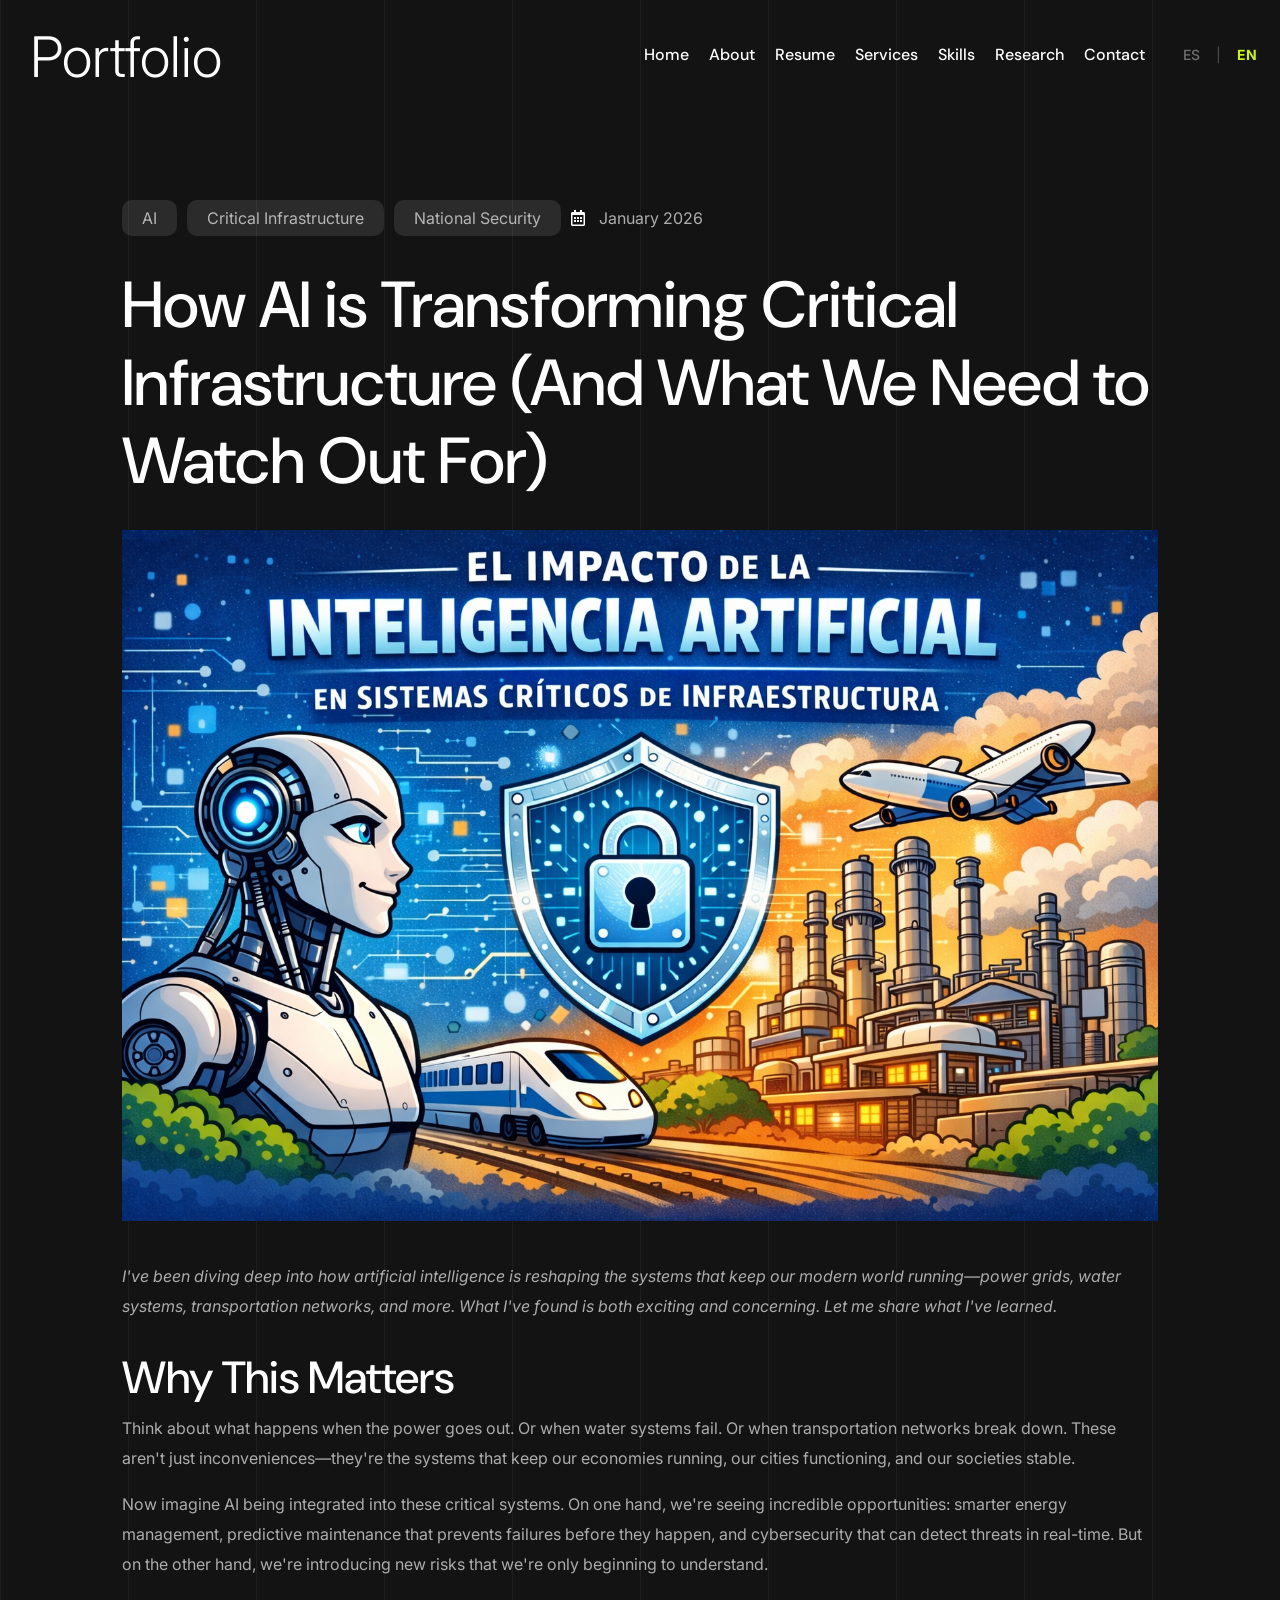
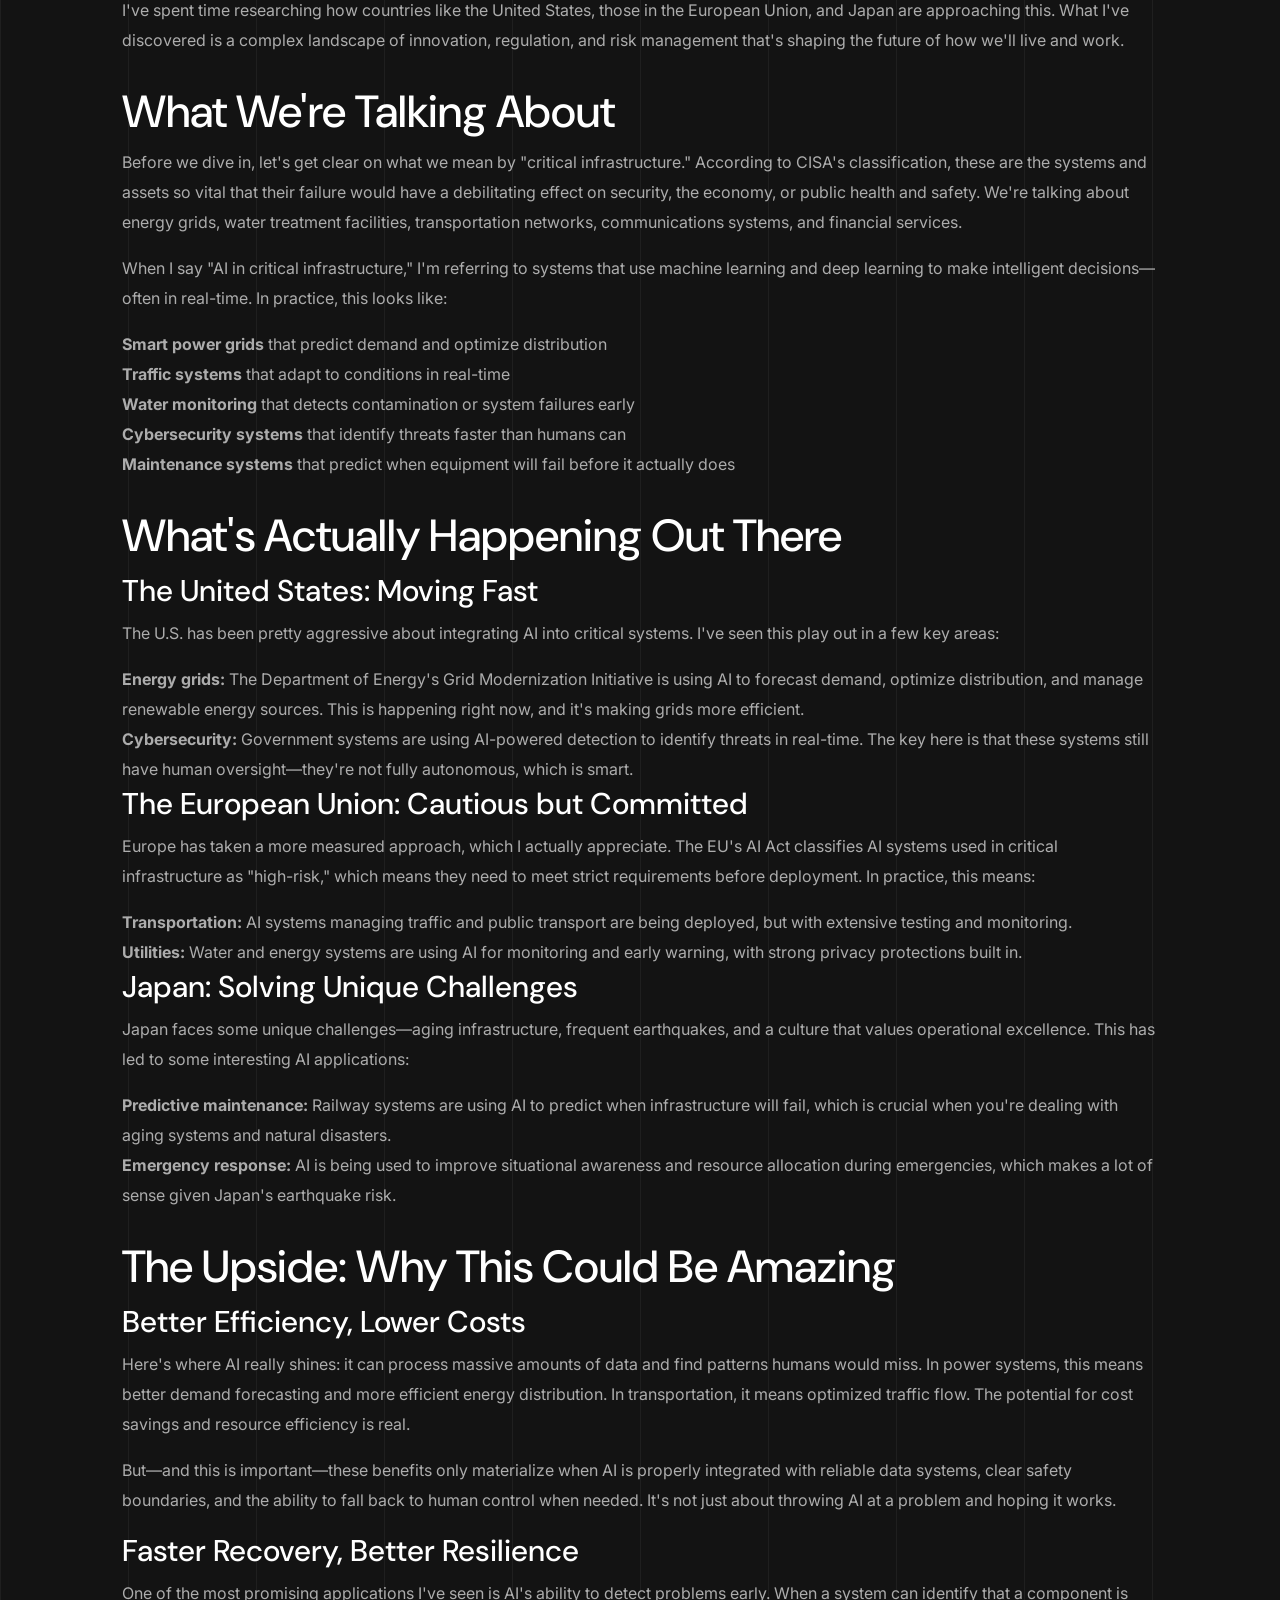
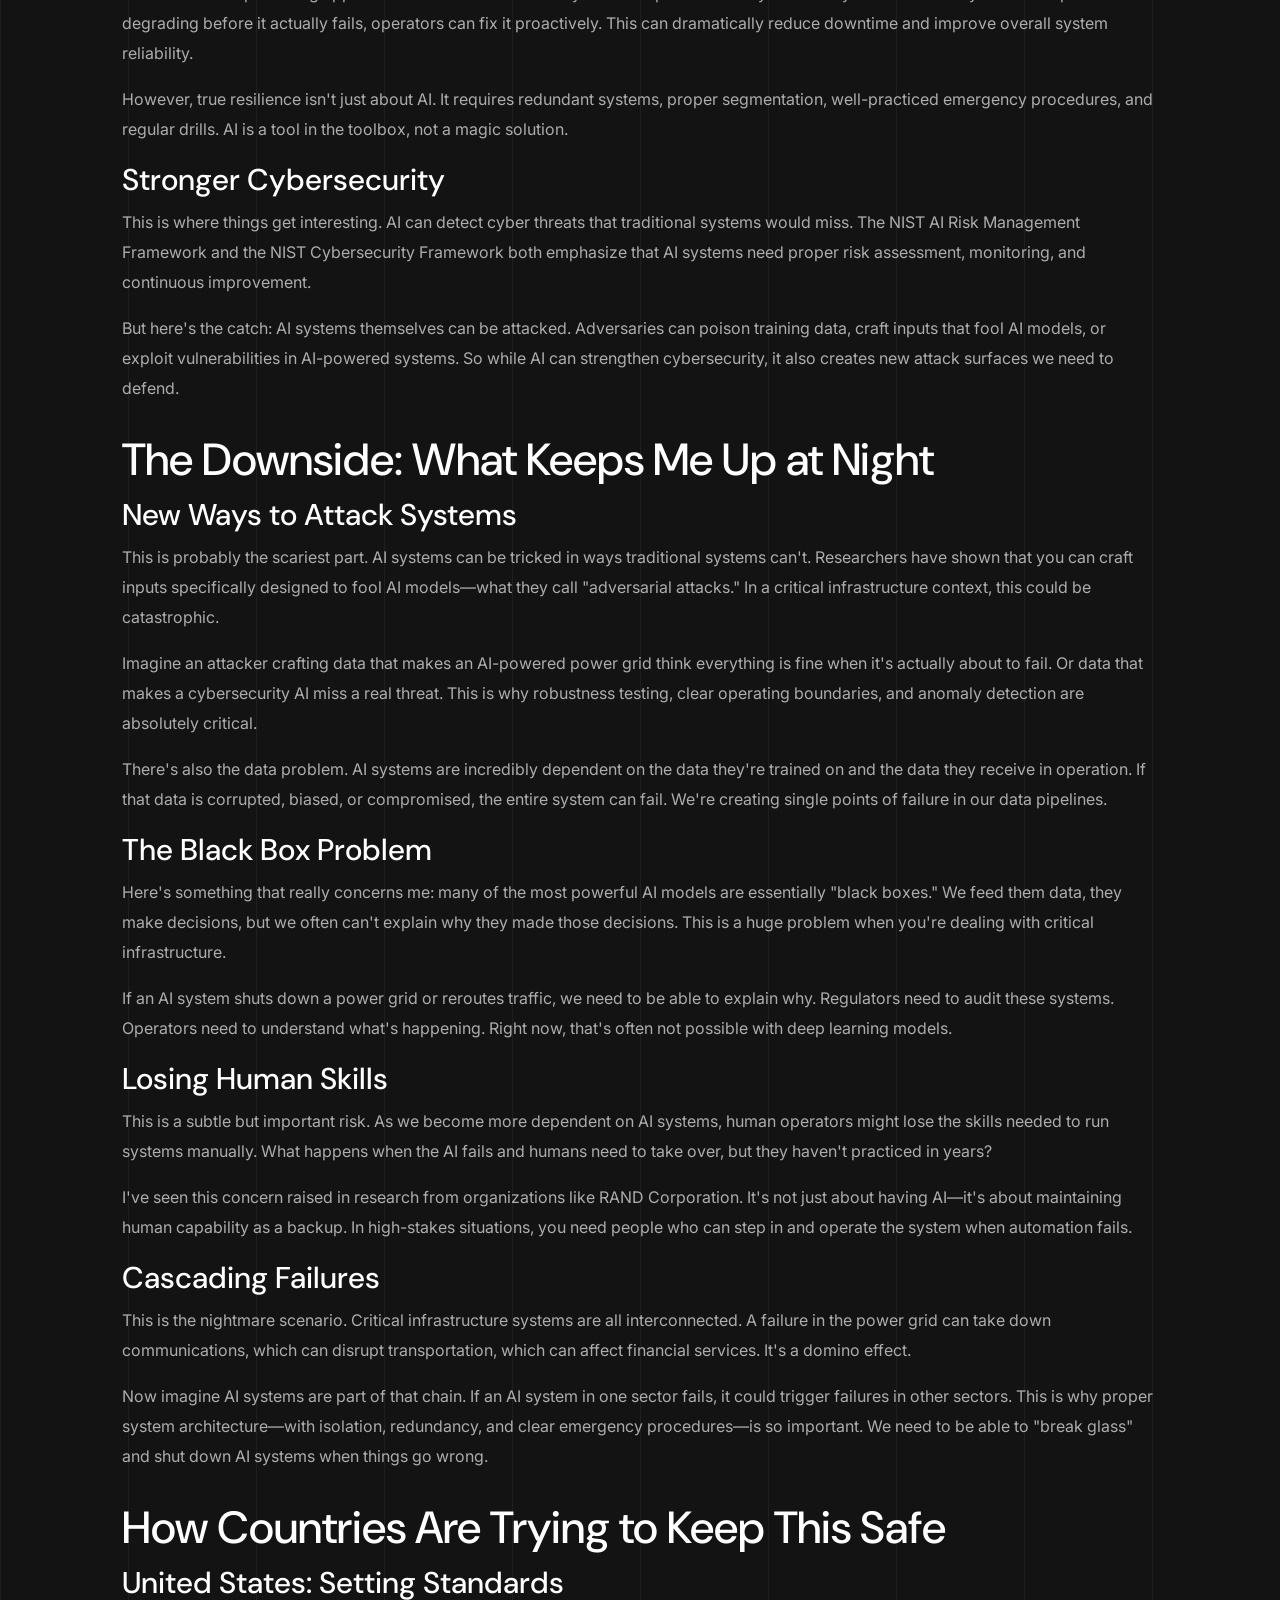
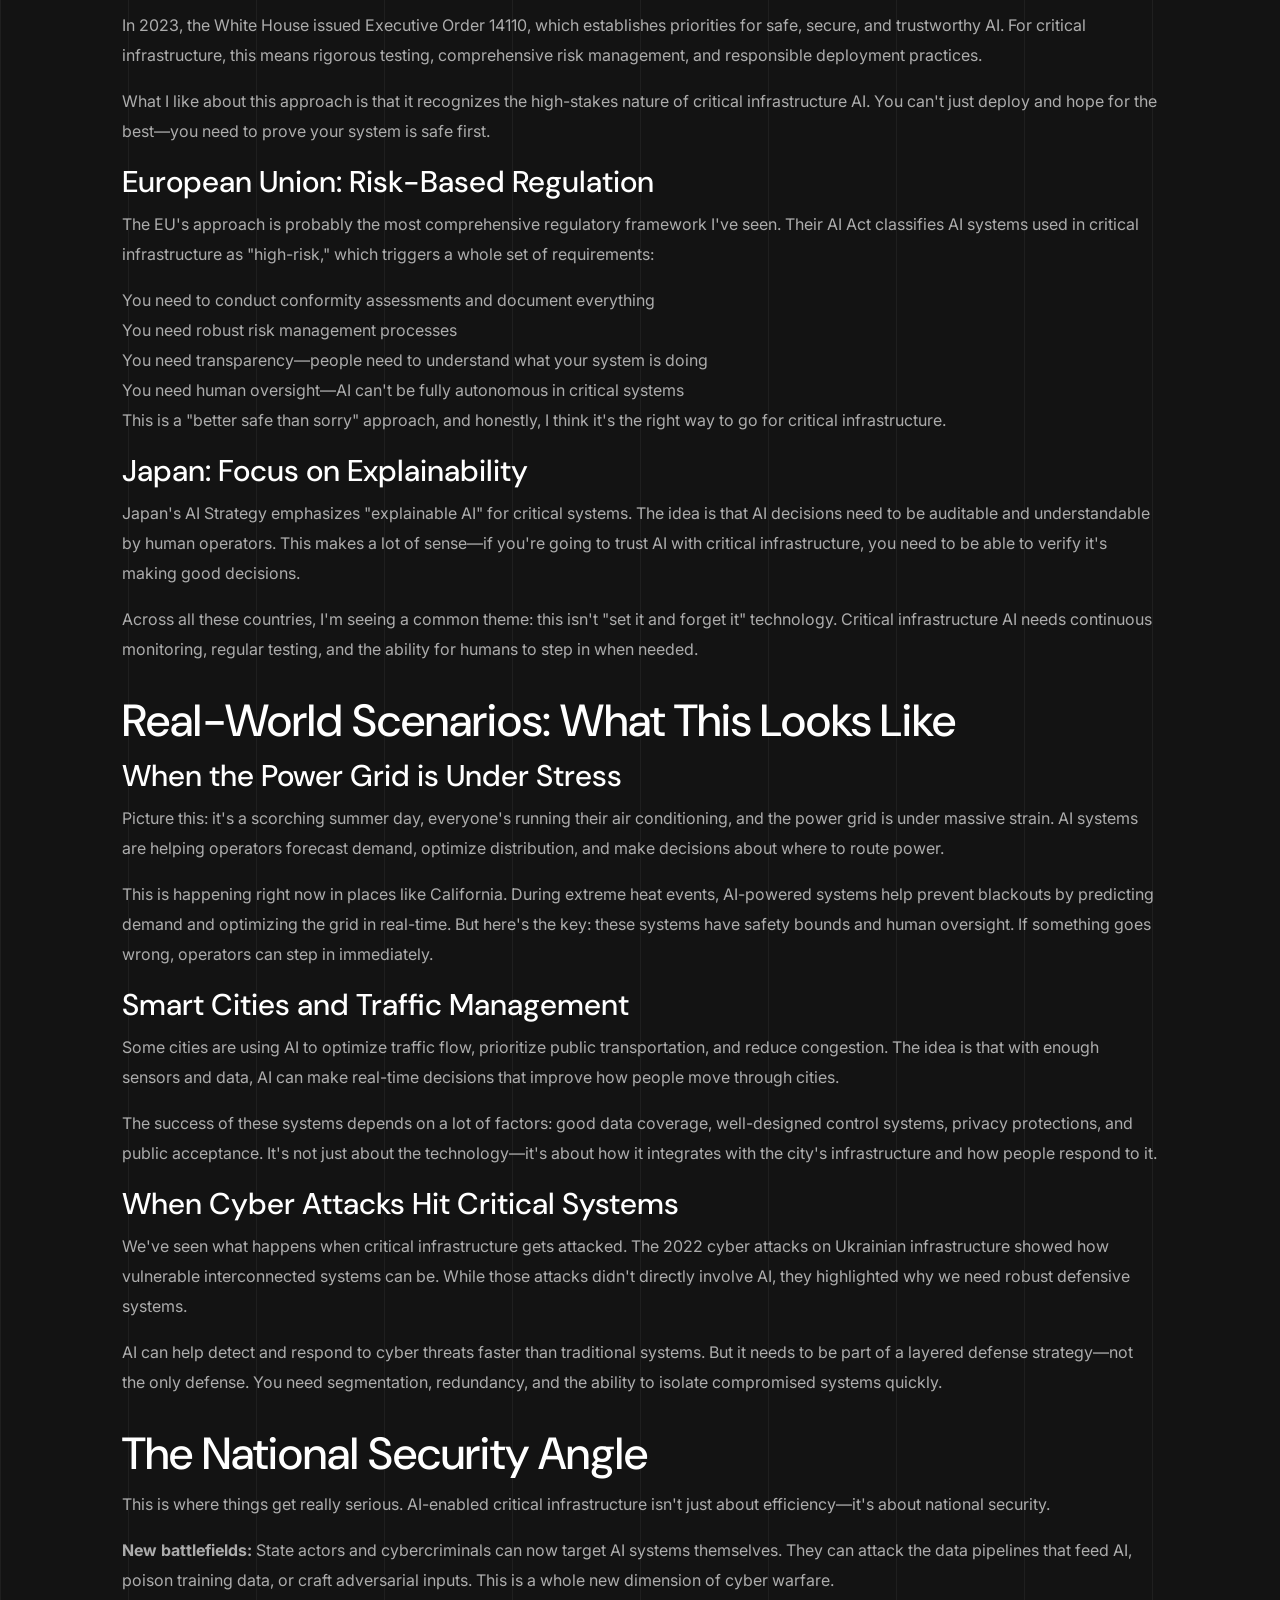
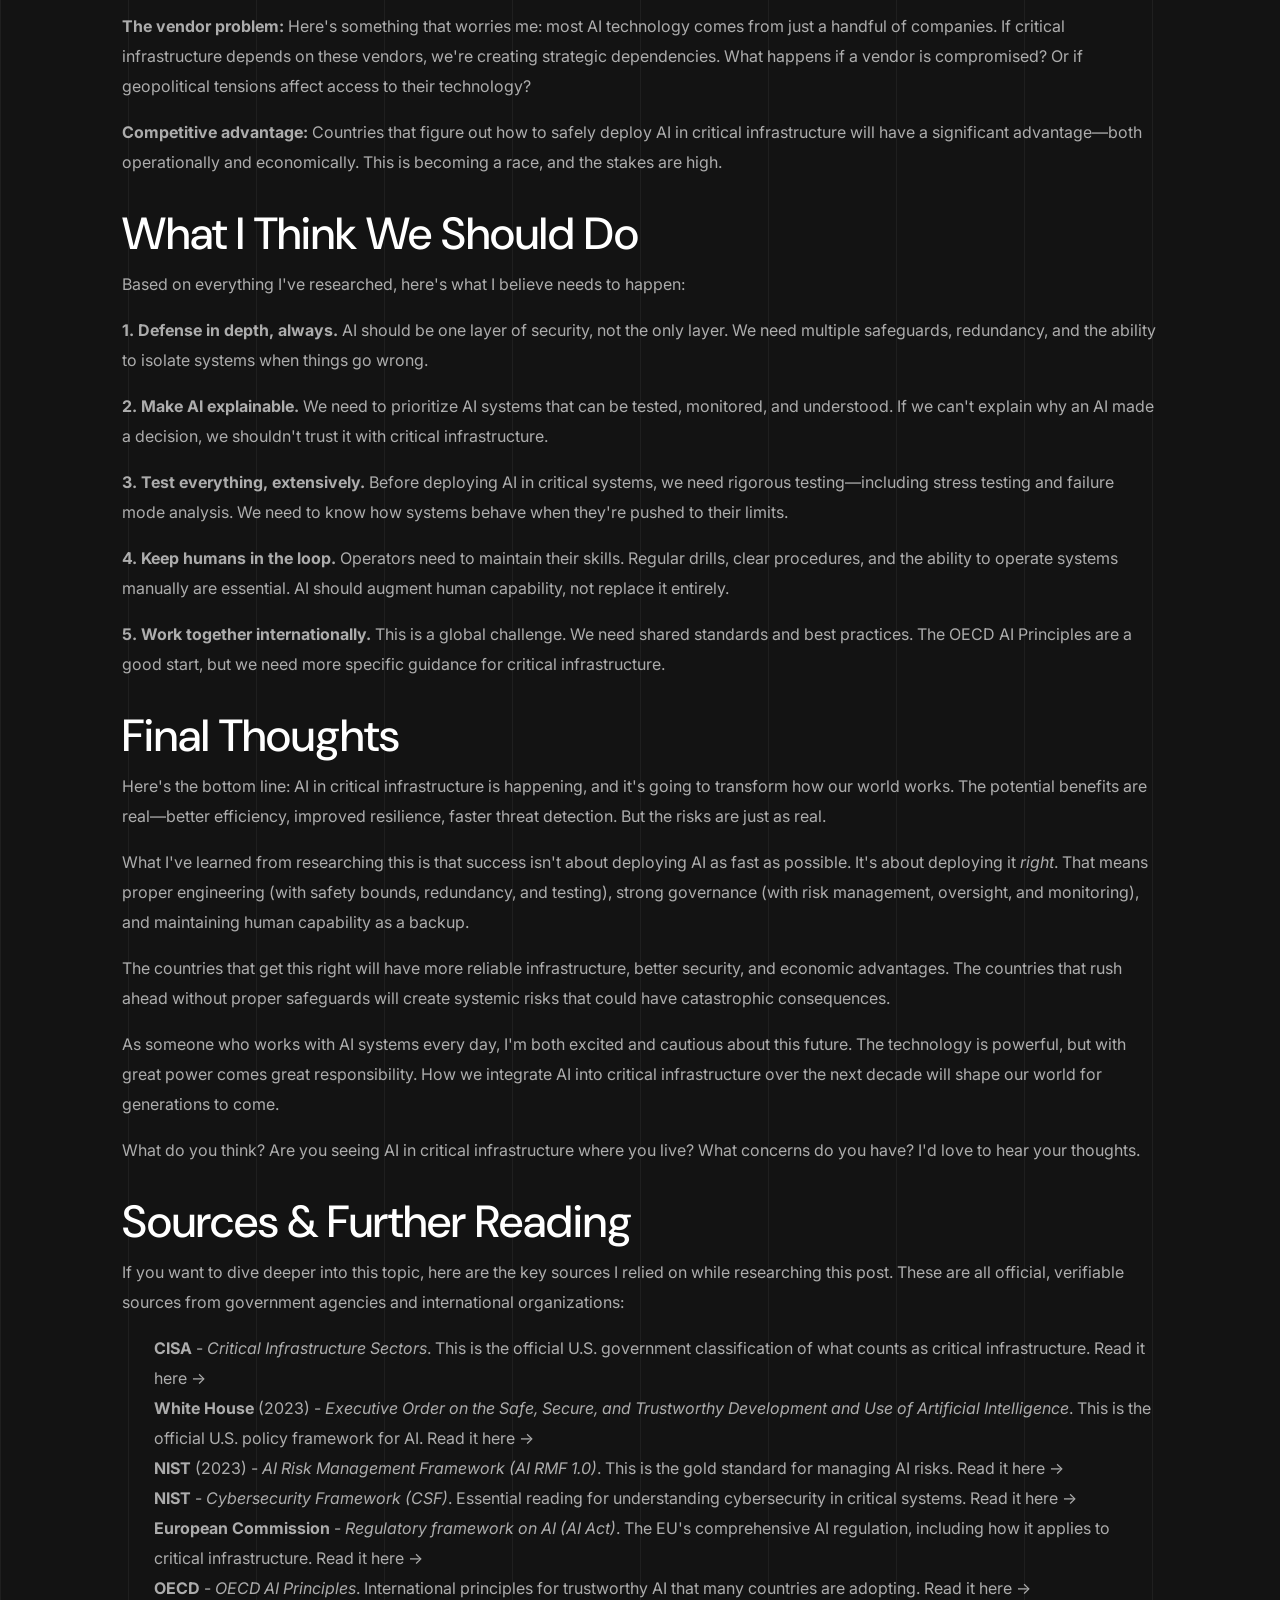
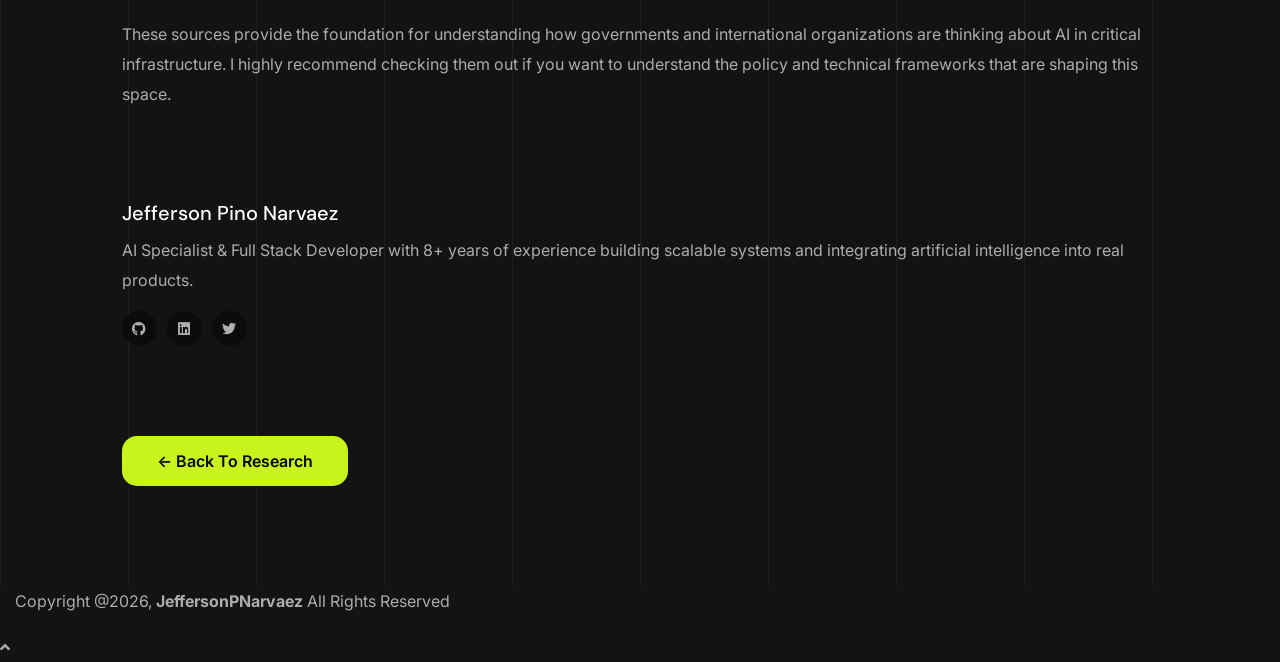
==== commit 09eceb41: "feat: add new blog input image. Fix some translation issues around the blog section." ====
--- a/post-ai-critical-systems-en.html
+++ b/post-ai-critical-systems-en.html
@@ -108,7 +108,7 @@
                             </div>
 
                             <!-- Blog Title -->
-                            <h1 class="blog-title mb-30">The Impact of Artificial Intelligence on Critical Infrastructure Systems: A Technical Analysis of High-Income Countries</h1>
+                            <h1 class="blog-title mb-30">How AI is Transforming Critical Infrastructure (And What We Need to Watch Out For)</h1>
 
                             <!-- Blog Image -->
                             <div class="image mb-40">
@@ -118,165 +118,198 @@
                             <!-- Blog Content -->
                             <div class="content">
                                 <div class="text mb-30">
-                                    <h2>Executive Summary</h2>
-                                    <p>The integration of artificial intelligence (AI) into critical infrastructure is one of the most consequential technological shifts of the 21st century. This technical analysis examines how AI is reshaping critical systems in high‑income countries, assessing both operational opportunities and emerging systemic risks. It synthesizes current deployment patterns, governance frameworks, and risk considerations to provide an evidence‑oriented view of AI’s role in critical infrastructure.</p>
-                                </div>
-
-                                <div class="text mb-30">
-                                    <h2>1. Introduction</h2>
-                                    <p>Critical infrastructure systems—energy, water, transport, communications, and financial services—form the backbone of modern economies. Dependence on these systems continues to increase, and disruptions can have severe consequences for national security, economic stability, and public well‑being.</p>
-                                    
-                                    <p>AI—especially machine learning and deep learning—is being deployed to optimize operations, anticipate failures, improve resource efficiency, and support cyber defense. At the same time, AI introduces new failure modes and new adversarial vectors that require rigorous engineering and governance.</p>
-                                </div>
-
-                                <div class="text mb-30">
-                                    <h2>2. Concepts and Definitions</h2>
-                                    
-                                    <h3>2.1 Critical Infrastructure</h3>
-                                    <p>Operationally, critical infrastructure includes essential sectors and capabilities (e.g., energy, water, transport, communications, finance) whose disruption would severely impact security, the economy, and continuity of public services. A widely used baseline taxonomy is the critical infrastructure sector classification published by CISA (U.S.).</p>
-
-                                    <h3>2.2 AI in Infrastructure Contexts</h3>
-                                    <p>For this analysis, AI refers to systems that exhibit intelligent behavior via data‑driven pattern recognition and autonomous or semi‑autonomous decision support. In critical infrastructure, this often includes:</p>
+                                    <p><em>I've been diving deep into how artificial intelligence is reshaping the systems that keep our modern world running—power grids, water systems, transportation networks, and more. What I've found is both exciting and concerning. Let me share what I've learned.</em></p>
+                                </div>
+
+                                <div class="text mb-30">
+                                    <h2>Why This Matters</h2>
+                                    <p>Think about what happens when the power goes out. Or when water systems fail. Or when transportation networks break down. These aren't just inconveniences—they're the systems that keep our economies running, our cities functioning, and our societies stable.</p>
+                                    
+                                    <p>Now imagine AI being integrated into these critical systems. On one hand, we're seeing incredible opportunities: smarter energy management, predictive maintenance that prevents failures before they happen, and cybersecurity that can detect threats in real-time. But on the other hand, we're introducing new risks that we're only beginning to understand.</p>
+                                    
+                                    <p>I've spent time researching how countries like the United States, those in the European Union, and Japan are approaching this. What I've discovered is a complex landscape of innovation, regulation, and risk management that's shaping the future of how we'll live and work.</p>
+                                </div>
+
+                                <div class="text mb-30">
+                                    <h2>What We're Talking About</h2>
+                                    
+                                    <p>Before we dive in, let's get clear on what we mean by "critical infrastructure." According to <a href="https://www.cisa.gov/topics/critical-infrastructure-security-and-resilience/critical-infrastructure-sectors" target="_blank" rel="noopener noreferrer">CISA's classification</a>, these are the systems and assets so vital that their failure would have a debilitating effect on security, the economy, or public health and safety. We're talking about energy grids, water treatment facilities, transportation networks, communications systems, and financial services.</p>
+
+                                    <p>When I say "AI in critical infrastructure," I'm referring to systems that use machine learning and deep learning to make intelligent decisions—often in real-time. In practice, this looks like:</p>
                                     <ul>
-                                        <li>Predictive control and forecasting for power systems</li>
-                                        <li>Near real‑time traffic prediction and optimization</li>
-                                        <li>Anomaly detection for water systems and industrial processes</li>
-                                        <li>Adaptive cyber defense and alert triage</li>
-                                        <li>Predictive maintenance of critical assets</li>
-                                    </ul>
-                                </div>
-
-                                <div class="text mb-30">
-                                    <h2>3. Current Deployment Patterns in High‑Income Countries</h2>
-
-                                    <h3>3.1 United States</h3>
-                                    <p>In the U.S., AI adoption is visible across energy, public sector cyber defense, and industrial operations. Common patterns include:</p>
+                                        <li><strong>Smart power grids</strong> that predict demand and optimize distribution</li>
+                                        <li><strong>Traffic systems</strong> that adapt to conditions in real-time</li>
+                                        <li><strong>Water monitoring</strong> that detects contamination or system failures early</li>
+                                        <li><strong>Cybersecurity systems</strong> that identify threats faster than humans can</li>
+                                        <li><strong>Maintenance systems</strong> that predict when equipment will fail before it actually does</li>
+                                    </ul>
+                                </div>
+
+                                <div class="text mb-30">
+                                    <h2>What's Actually Happening Out There</h2>
+
+                                    <h3>The United States: Moving Fast</h3>
+                                    <p>The U.S. has been pretty aggressive about integrating AI into critical systems. I've seen this play out in a few key areas:</p>
                                     <ul>
-                                        <li><strong>Grid and asset operations:</strong> forecasting, condition monitoring, and decision support for dispatch and maintenance scheduling.</li>
-                                        <li><strong>Cyber defense:</strong> anomaly detection, alert triage, and assisted response in Security Operations Centers (SOCs), with validation controls and human oversight.</li>
-                                    </ul>
-
-                                    <h3>3.2 European Union</h3>
-                                    <p>The EU has emphasized governance and risk classification in its regulatory approach to AI, including high‑risk systems in certain critical contexts. In practice, deployments often focus on optimization and monitoring use cases with strong privacy and safety constraints, such as:</p>
+                                        <li><strong>Energy grids:</strong> The Department of Energy's Grid Modernization Initiative is using AI to forecast demand, optimize distribution, and manage renewable energy sources. This is happening right now, and it's making grids more efficient.</li>
+                                        <li><strong>Cybersecurity:</strong> Government systems are using AI-powered detection to identify threats in real-time. The key here is that these systems still have human oversight—they're not fully autonomous, which is smart.</li>
+                                    </ul>
+
+                                    <h3>The European Union: Cautious but Committed</h3>
+                                    <p>Europe has taken a more measured approach, which I actually appreciate. The <a href="https://digital-strategy.ec.europa.eu/en/policies/regulatory-framework-ai" target="_blank" rel="noopener noreferrer">EU's AI Act</a> classifies AI systems used in critical infrastructure as "high-risk," which means they need to meet strict requirements before deployment. In practice, this means:</p>
                                     <ul>
-                                        <li><strong>Transport systems:</strong> predictive traffic management and adaptive control using near real‑time data, paired with continuous monitoring and robustness testing.</li>
-                                        <li><strong>Utilities monitoring:</strong> anomaly detection and forecasting to support early warning and operational efficiency.</li>
-                                    </ul>
-
-                                    <h3>3.3 Japan</h3>
-                                    <p>Japan’s context (aging infrastructure, natural hazards, and operational excellence culture) makes AI attractive for:</p>
+                                        <li><strong>Transportation:</strong> AI systems managing traffic and public transport are being deployed, but with extensive testing and monitoring.</li>
+                                        <li><strong>Utilities:</strong> Water and energy systems are using AI for monitoring and early warning, with strong privacy protections built in.</li>
+                                    </ul>
+
+                                    <h3>Japan: Solving Unique Challenges</h3>
+                                    <p>Japan faces some unique challenges—aging infrastructure, frequent earthquakes, and a culture that values operational excellence. This has led to some interesting AI applications:</p>
                                     <ul>
-                                        <li><strong>Predictive maintenance:</strong> degradation detection and maintenance planning for physical assets.</li>
-                                        <li><strong>Decision support in emergency operations:</strong> situational awareness and resource allocation under stress scenarios.</li>
-                                    </ul>
-                                </div>
-
-                                <div class="text mb-30">
-                                    <h2>4. Benefits and Opportunities</h2>
-
-                                    <h3>4.1 Operational Efficiency</h3>
-                                    <p>In power, water, and transport, AI can improve operational efficiency when integrated with reliable telemetry, bounded automation, and safe fallbacks to manual control. Common value areas include better demand forecasting, predictive maintenance, and resource optimization—subject to data quality, governance, and robust testing.</p>
-
-                                    <h3>4.2 Resilience and Reliability</h3>
-                                    <p>Early detection of degradation and event classification can accelerate diagnostics and recovery. However, real resilience depends on redundancy, segmentation, operational procedures, and response exercises—not only on model performance.</p>
-
-                                    <h3>4.3 Cybersecurity</h3>
-                                    <p>AI can help with detection and triage, but it also introduces new attack surfaces (e.g., data poisoning and adversarial behavior). Frameworks such as the NIST AI RMF and NIST CSF emphasize risk assessment, compensating controls, auditability, monitoring, and continuous improvement.</p>
-                                </div>
-
-                                <div class="text mb-30">
-                                    <h2>5. Risks and Challenges</h2>
-
-                                    <h3>5.1 Security Vulnerabilities</h3>
-                                    <p>AI integration introduces additional adversarial and operational risks:</p>
+                                        <li><strong>Predictive maintenance:</strong> Railway systems are using AI to predict when infrastructure will fail, which is crucial when you're dealing with aging systems and natural disasters.</li>
+                                        <li><strong>Emergency response:</strong> AI is being used to improve situational awareness and resource allocation during emergencies, which makes a lot of sense given Japan's earthquake risk.</li>
+                                    </ul>
+                                </div>
+
+                                <div class="text mb-30">
+                                    <h2>The Upside: Why This Could Be Amazing</h2>
+
+                                    <h3>Better Efficiency, Lower Costs</h3>
+                                    <p>Here's where AI really shines: it can process massive amounts of data and find patterns humans would miss. In power systems, this means better demand forecasting and more efficient energy distribution. In transportation, it means optimized traffic flow. The potential for cost savings and resource efficiency is real.</p>
+
+                                    <p>But—and this is important—these benefits only materialize when AI is properly integrated with reliable data systems, clear safety boundaries, and the ability to fall back to human control when needed. It's not just about throwing AI at a problem and hoping it works.</p>
+
+                                    <h3>Faster Recovery, Better Resilience</h3>
+                                    <p>One of the most promising applications I've seen is AI's ability to detect problems early. When a system can identify that a component is degrading before it actually fails, operators can fix it proactively. This can dramatically reduce downtime and improve overall system reliability.</p>
+
+                                    <p>However, true resilience isn't just about AI. It requires redundant systems, proper segmentation, well-practiced emergency procedures, and regular drills. AI is a tool in the toolbox, not a magic solution.</p>
+
+                                    <h3>Stronger Cybersecurity</h3>
+                                    <p>This is where things get interesting. AI can detect cyber threats that traditional systems would miss. The <a href="https://www.nist.gov/itl/ai-risk-management-framework" target="_blank" rel="noopener noreferrer">NIST AI Risk Management Framework</a> and the <a href="https://www.nist.gov/cyberframework" target="_blank" rel="noopener noreferrer">NIST Cybersecurity Framework</a> both emphasize that AI systems need proper risk assessment, monitoring, and continuous improvement.</p>
+
+                                    <p>But here's the catch: AI systems themselves can be attacked. Adversaries can poison training data, craft inputs that fool AI models, or exploit vulnerabilities in AI-powered systems. So while AI can strengthen cybersecurity, it also creates new attack surfaces we need to defend.</p>
+                                </div>
+
+                                <div class="text mb-30">
+                                    <h2>The Downside: What Keeps Me Up at Night</h2>
+
+                                    <h3>New Ways to Attack Systems</h3>
+                                    <p>This is probably the scariest part. AI systems can be tricked in ways traditional systems can't. Researchers have shown that you can craft inputs specifically designed to fool AI models—what they call "adversarial attacks." In a critical infrastructure context, this could be catastrophic.</p>
+
+                                    <p>Imagine an attacker crafting data that makes an AI-powered power grid think everything is fine when it's actually about to fail. Or data that makes a cybersecurity AI miss a real threat. This is why robustness testing, clear operating boundaries, and anomaly detection are absolutely critical.</p>
+
+                                    <p>There's also the data problem. AI systems are incredibly dependent on the data they're trained on and the data they receive in operation. If that data is corrupted, biased, or compromised, the entire system can fail. We're creating single points of failure in our data pipelines.</p>
+
+                                    <h3>The Black Box Problem</h3>
+                                    <p>Here's something that really concerns me: many of the most powerful AI models are essentially "black boxes." We feed them data, they make decisions, but we often can't explain why they made those decisions. This is a huge problem when you're dealing with critical infrastructure.</p>
+
+                                    <p>If an AI system shuts down a power grid or reroutes traffic, we need to be able to explain why. Regulators need to audit these systems. Operators need to understand what's happening. Right now, that's often not possible with deep learning models.</p>
+
+                                    <h3>Losing Human Skills</h3>
+                                    <p>This is a subtle but important risk. As we become more dependent on AI systems, human operators might lose the skills needed to run systems manually. What happens when the AI fails and humans need to take over, but they haven't practiced in years?</p>
+
+                                    <p>I've seen this concern raised in research from organizations like RAND Corporation. It's not just about having AI—it's about maintaining human capability as a backup. In high-stakes situations, you need people who can step in and operate the system when automation fails.</p>
+
+                                    <h3>Cascading Failures</h3>
+                                    <p>This is the nightmare scenario. Critical infrastructure systems are all interconnected. A failure in the power grid can take down communications, which can disrupt transportation, which can affect financial services. It's a domino effect.</p>
+
+                                    <p>Now imagine AI systems are part of that chain. If an AI system in one sector fails, it could trigger failures in other sectors. This is why proper system architecture—with isolation, redundancy, and clear emergency procedures—is so important. We need to be able to "break glass" and shut down AI systems when things go wrong.</p>
+                                </div>
+
+                                <div class="text mb-30">
+                                    <h2>How Countries Are Trying to Keep This Safe</h2>
+
+                                    <h3>United States: Setting Standards</h3>
+                                    <p>In 2023, the White House issued <a href="https://www.whitehouse.gov/briefing-room/presidential-actions/2023/10/30/executive-order-on-the-safe-secure-and-trustworthy-development-and-use-of-artificial-intelligence/" target="_blank" rel="noopener noreferrer">Executive Order 14110</a>, which establishes priorities for safe, secure, and trustworthy AI. For critical infrastructure, this means rigorous testing, comprehensive risk management, and responsible deployment practices.</p>
+
+                                    <p>What I like about this approach is that it recognizes the high-stakes nature of critical infrastructure AI. You can't just deploy and hope for the best—you need to prove your system is safe first.</p>
+
+                                    <h3>European Union: Risk-Based Regulation</h3>
+                                    <p>The EU's approach is probably the most comprehensive regulatory framework I've seen. Their <a href="https://digital-strategy.ec.europa.eu/en/policies/regulatory-framework-ai" target="_blank" rel="noopener noreferrer">AI Act</a> classifies AI systems used in critical infrastructure as "high-risk," which triggers a whole set of requirements:</p>
                                     <ul>
-                                        <li><strong>Adversarial behavior and evasion:</strong> some models can be induced to make mistakes under conditions crafted to degrade performance. In critical systems this demands robustness testing, bounded operating envelopes, anomaly detection, and controlled degradation plans.</li>
-                                        <li><strong>Data dependence:</strong> AI systems rely on training and operational data pipelines, creating failure points if data is corrupted, biased, or compromised.</li>
-                                    </ul>
-
-                                    <h3>5.2 Complexity and Opacity</h3>
-                                    <p>Many high‑performing models can behave as “black boxes,” complicating auditability and the interpretation of decisions. This creates practical challenges for regulators and operators—especially where accountability, explainability, and incident response are mandatory.</p>
-
-                                    <h3>5.3 Operational Dependency</h3>
-                                    <p>Over‑reliance on automated decision support can erode human readiness if operators are not trained to run the system under degraded or manual modes. This is especially relevant in high‑consequence operations that require rapid, safe responses under uncertainty.</p>
-
-                                    <h3>5.4 Cascading and Systemic Risk</h3>
-                                    <p>Because critical sectors are interconnected, failures can propagate across dependencies (e.g., power → communications → transport). AI components can become part of these dependency chains, so architecture must include isolation, redundancy, and clear “break‑glass” operating procedures.</p>
-                                </div>
-
-                                <div class="text mb-30">
-                                    <h2>6. Governance and Regulation</h2>
-
-                                    <h3>6.1 United States</h3>
-                                    <p>Executive Order 14110 (2023) frames priorities for safe, secure, and trustworthy AI, reinforcing requirements around testing, risk management, and responsible deployment—particularly relevant for high‑impact uses.</p>
-
-                                    <h3>6.2 European Union</h3>
-                                    <p>The EU’s AI regulatory framework introduces risk‑based obligations for certain “high‑risk” AI systems, emphasizing:</p>
-                                    <ul>
-                                        <li>Conformity assessment and documentation</li>
-                                        <li>Risk management processes</li>
-                                        <li>Transparency and traceability</li>
-                                        <li>Human oversight</li>
-                                    </ul>
-
-                                    <h3>6.3 Japan</h3>
-                                    <p>Across advanced economies, governance trends converge on auditability, human oversight, and safety engineering for high‑consequence systems. In practice this translates into controls, incident readiness, and continuous monitoring rather than “set‑and‑forget” deployments.</p>
-                                </div>
-
-                                <div class="text mb-30">
-                                    <h2>7. Illustrative Scenarios</h2>
-
-                                    <h3>7.1 Power Grid Stress Events</h3>
-                                    <p>During peak demand or extreme weather, operators increasingly rely on advanced analytics for forecasting, demand response, and decision support. AI can add value when paired with operational validation, safety bounds, and emergency procedures.</p>
-
-                                    <h3>7.2 Urban Mobility Optimization</h3>
-                                    <p>Instrumented cities (sensors, telemetry) explore predictive models to optimize traffic, prioritize public transport, and reduce incidents. Real‑world impact depends on data coverage, control design, privacy safeguards, and regulatory acceptance.</p>
-
-                                    <h3>7.3 Cybersecurity Incidents in Critical Sectors</h3>
-                                    <p>Disruptive cyber events against critical services highlight the need for segmented architectures, resilient operations, and rapid incident response. Defensive AI can help, but must be treated as one control among many, with testing and governance.</p>
-                                </div>
-
-                                <div class="text mb-30">
-                                    <h2>8. National Security Implications</h2>
-                                    <p>AI‑enabled critical infrastructure introduces additional national security considerations:</p>
-                                    <ul>
-                                        <li><strong>Cyber conflict:</strong> state and non‑state actors may target AI components, data pipelines, and decision loops.</li>
-                                        <li><strong>Vendor concentration:</strong> reliance on a small set of AI suppliers can create strategic dependency and systemic fragility.</li>
-                                        <li><strong>Technological advantage:</strong> leadership in safe deployment can translate into operational and economic advantage.</li>
-                                    </ul>
-                                </div>
-
-                                <div class="text mb-30">
-                                    <h2>9. Technical Recommendations</h2>
-                                    <p>Based on this analysis:</p>
-                                    <ol>
-                                        <li><strong>Defense‑in‑depth:</strong> implement layered security controls; do not rely on AI as a single point of defense.</li>
-                                        <li><strong>Auditability:</strong> prioritize systems whose behavior can be tested, monitored, and explained to operators.</li>
-                                        <li><strong>Rigorous testing:</strong> establish pre‑deployment test protocols, including stress testing and failure mode analysis.</li>
-                                        <li><strong>Human fallback:</strong> maintain operator readiness for manual/degraded modes with drills and clear procedures.</li>
-                                        <li><strong>International alignment:</strong> adopt standards and share best practices for high‑consequence AI deployments.</li>
+                                        <li>You need to conduct conformity assessments and document everything</li>
+                                        <li>You need robust risk management processes</li>
+                                        <li>You need transparency—people need to understand what your system is doing</li>
+                                        <li>You need human oversight—AI can't be fully autonomous in critical systems</li>
+                                    </ul>
+
+                                    <p>This is a "better safe than sorry" approach, and honestly, I think it's the right way to go for critical infrastructure.</p>
+
+                                    <h3>Japan: Focus on Explainability</h3>
+                                    <p>Japan's AI Strategy emphasizes "explainable AI" for critical systems. The idea is that AI decisions need to be auditable and understandable by human operators. This makes a lot of sense—if you're going to trust AI with critical infrastructure, you need to be able to verify it's making good decisions.</p>
+
+                                    <p>Across all these countries, I'm seeing a common theme: this isn't "set it and forget it" technology. Critical infrastructure AI needs continuous monitoring, regular testing, and the ability for humans to step in when needed.</p>
+                                </div>
+
+                                <div class="text mb-30">
+                                    <h2>Real-World Scenarios: What This Looks Like</h2>
+
+                                    <h3>When the Power Grid is Under Stress</h3>
+                                    <p>Picture this: it's a scorching summer day, everyone's running their air conditioning, and the power grid is under massive strain. AI systems are helping operators forecast demand, optimize distribution, and make decisions about where to route power.</p>
+
+                                    <p>This is happening right now in places like California. During extreme heat events, AI-powered systems help prevent blackouts by predicting demand and optimizing the grid in real-time. But here's the key: these systems have safety bounds and human oversight. If something goes wrong, operators can step in immediately.</p>
+
+                                    <h3>Smart Cities and Traffic Management</h3>
+                                    <p>Some cities are using AI to optimize traffic flow, prioritize public transportation, and reduce congestion. The idea is that with enough sensors and data, AI can make real-time decisions that improve how people move through cities.</p>
+
+                                    <p>The success of these systems depends on a lot of factors: good data coverage, well-designed control systems, privacy protections, and public acceptance. It's not just about the technology—it's about how it integrates with the city's infrastructure and how people respond to it.</p>
+
+                                    <h3>When Cyber Attacks Hit Critical Systems</h3>
+                                    <p>We've seen what happens when critical infrastructure gets attacked. The 2022 cyber attacks on Ukrainian infrastructure showed how vulnerable interconnected systems can be. While those attacks didn't directly involve AI, they highlighted why we need robust defensive systems.</p>
+
+                                    <p>AI can help detect and respond to cyber threats faster than traditional systems. But it needs to be part of a layered defense strategy—not the only defense. You need segmentation, redundancy, and the ability to isolate compromised systems quickly.</p>
+                                </div>
+
+                                <div class="text mb-30">
+                                    <h2>The National Security Angle</h2>
+                                    <p>This is where things get really serious. AI-enabled critical infrastructure isn't just about efficiency—it's about national security.</p>
+
+                                    <p><strong>New battlefields:</strong> State actors and cybercriminals can now target AI systems themselves. They can attack the data pipelines that feed AI, poison training data, or craft adversarial inputs. This is a whole new dimension of cyber warfare.</p>
+
+                                    <p><strong>The vendor problem:</strong> Here's something that worries me: most AI technology comes from just a handful of companies. If critical infrastructure depends on these vendors, we're creating strategic dependencies. What happens if a vendor is compromised? Or if geopolitical tensions affect access to their technology?</p>
+
+                                    <p><strong>Competitive advantage:</strong> Countries that figure out how to safely deploy AI in critical infrastructure will have a significant advantage—both operationally and economically. This is becoming a race, and the stakes are high.</p>
+                                </div>
+
+                                <div class="text mb-30">
+                                    <h2>What I Think We Should Do</h2>
+                                    <p>Based on everything I've researched, here's what I believe needs to happen:</p>
+                                    
+                                    <p><strong>1. Defense in depth, always.</strong> AI should be one layer of security, not the only layer. We need multiple safeguards, redundancy, and the ability to isolate systems when things go wrong.</p>
+
+                                    <p><strong>2. Make AI explainable.</strong> We need to prioritize AI systems that can be tested, monitored, and understood. If we can't explain why an AI made a decision, we shouldn't trust it with critical infrastructure.</p>
+
+                                    <p><strong>3. Test everything, extensively.</strong> Before deploying AI in critical systems, we need rigorous testing—including stress testing and failure mode analysis. We need to know how systems behave when they're pushed to their limits.</p>
+
+                                    <p><strong>4. Keep humans in the loop.</strong> Operators need to maintain their skills. Regular drills, clear procedures, and the ability to operate systems manually are essential. AI should augment human capability, not replace it entirely.</p>
+
+                                    <p><strong>5. Work together internationally.</strong> This is a global challenge. We need shared standards and best practices. The <a href="https://oecd.ai/en/ai-principles" target="_blank" rel="noopener noreferrer">OECD AI Principles</a> are a good start, but we need more specific guidance for critical infrastructure.</p>
+                                </div>
+
+                                <div class="text mb-30">
+                                    <h2>Final Thoughts</h2>
+                                    <p>Here's the bottom line: AI in critical infrastructure is happening, and it's going to transform how our world works. The potential benefits are real—better efficiency, improved resilience, faster threat detection. But the risks are just as real.</p>
+                                    
+                                    <p>What I've learned from researching this is that success isn't about deploying AI as fast as possible. It's about deploying it <em>right</em>. That means proper engineering (with safety bounds, redundancy, and testing), strong governance (with risk management, oversight, and monitoring), and maintaining human capability as a backup.</p>
+                                    
+                                    <p>The countries that get this right will have more reliable infrastructure, better security, and economic advantages. The countries that rush ahead without proper safeguards will create systemic risks that could have catastrophic consequences.</p>
+
+                                    <p>As someone who works with AI systems every day, I'm both excited and cautious about this future. The technology is powerful, but with great power comes great responsibility. How we integrate AI into critical infrastructure over the next decade will shape our world for generations to come.</p>
+
+                                    <p>What do you think? Are you seeing AI in critical infrastructure where you live? What concerns do you have? I'd love to hear your thoughts.</p>
+                                </div>
+
+                                <div class="text mb-30">
+                                    <h2>Sources & Further Reading</h2>
+                                    <p>If you want to dive deeper into this topic, here are the key sources I relied on while researching this post. These are all official, verifiable sources from government agencies and international organizations:</p>
+                                    <ol class="references">
+                                        <li><strong>CISA</strong> - <em>Critical Infrastructure Sectors</em>. This is the official U.S. government classification of what counts as critical infrastructure. <a href="https://www.cisa.gov/topics/critical-infrastructure-security-and-resilience/critical-infrastructure-sectors" target="_blank" rel="noopener noreferrer">Read it here →</a></li>
+                                        <li><strong>White House</strong> (2023) - <em>Executive Order on the Safe, Secure, and Trustworthy Development and Use of Artificial Intelligence</em>. This is the official U.S. policy framework for AI. <a href="https://www.whitehouse.gov/briefing-room/presidential-actions/2023/10/30/executive-order-on-the-safe-secure-and-trustworthy-development-and-use-of-artificial-intelligence/" target="_blank" rel="noopener noreferrer">Read it here →</a></li>
+                                        <li><strong>NIST</strong> (2023) - <em>AI Risk Management Framework (AI RMF 1.0)</em>. This is the gold standard for managing AI risks. <a href="https://www.nist.gov/itl/ai-risk-management-framework" target="_blank" rel="noopener noreferrer">Read it here →</a></li>
+                                        <li><strong>NIST</strong> - <em>Cybersecurity Framework (CSF)</em>. Essential reading for understanding cybersecurity in critical systems. <a href="https://www.nist.gov/cyberframework" target="_blank" rel="noopener noreferrer">Read it here →</a></li>
+                                        <li><strong>European Commission</strong> - <em>Regulatory framework on AI (AI Act)</em>. The EU's comprehensive AI regulation, including how it applies to critical infrastructure. <a href="https://digital-strategy.ec.europa.eu/en/policies/regulatory-framework-ai" target="_blank" rel="noopener noreferrer">Read it here →</a></li>
+                                        <li><strong>OECD</strong> - <em>OECD AI Principles</em>. International principles for trustworthy AI that many countries are adopting. <a href="https://oecd.ai/en/ai-principles" target="_blank" rel="noopener noreferrer">Read it here →</a></li>
                                     </ol>
-                                </div>
-
-                                <div class="text mb-30">
-                                    <h2>10. Conclusions</h2>
-                                    <p>AI integration in critical infrastructure is a structural shift with deep implications for national security, economic stability, and public welfare. Potential benefits—efficiency, resilience, and improved detection—are meaningful, but risks are also significant.</p>
-                                    
-                                    <p>Evidence and governance guidance converge on a clear message: safe outcomes depend on engineering discipline (bounded automation, redundancy, testing) and strong governance (risk management, oversight, monitoring). Deployment speed must be balanced against safety and accountability.</p>
-                                    
-                                    <p>High‑income countries that manage this transition responsibly may improve service continuity and resilience; those that neglect safeguards increase systemic risk. The next decade will be defined by how well we build trustworthy AI into the operational fabric of critical systems.</p>
-                                </div>
-
-                                <div class="text mb-30">
-                                    <h2>References (selection of verifiable sources)</h2>
-                                    <ol class="references">
-                                        <li>CISA. <em>Critical Infrastructure Sectors</em>. <a href="https://www.cisa.gov/topics/critical-infrastructure-security-and-resilience/critical-infrastructure-sectors" target="_blank" rel="noopener noreferrer">cisa.gov</a></li>
-                                        <li>White House. (2023). <em>Executive Order on the Safe, Secure, and Trustworthy Development and Use of Artificial Intelligence</em>. <a href="https://www.whitehouse.gov/briefing-room/presidential-actions/2023/10/30/executive-order-on-the-safe-secure-and-trustworthy-development-and-use-of-artificial-intelligence/" target="_blank" rel="noopener noreferrer">whitehouse.gov</a></li>
-                                        <li>NIST. (2023). <em>AI Risk Management Framework (AI RMF 1.0)</em>. <a href="https://www.nist.gov/itl/ai-risk-management-framework" target="_blank" rel="noopener noreferrer">nist.gov</a></li>
-                                        <li>NIST. <em>Cybersecurity Framework (CSF)</em>. <a href="https://www.nist.gov/cyberframework" target="_blank" rel="noopener noreferrer">nist.gov</a></li>
-                                        <li>European Commission. <em>Regulatory framework on AI (AI Act)</em>. <a href="https://digital-strategy.ec.europa.eu/en/policies/regulatory-framework-ai" target="_blank" rel="noopener noreferrer">digital-strategy.ec.europa.eu</a></li>
-                                        <li>OECD. <em>OECD AI Principles</em>. <a href="https://oecd.ai/en/ai-principles" target="_blank" rel="noopener noreferrer">oecd.ai</a></li>
-                                    </ol>
+                                    <p>These sources provide the foundation for understanding how governments and international organizations are thinking about AI in critical infrastructure. I highly recommend checking them out if you want to understand the policy and technical frameworks that are shaping this space.</p>
                                 </div>
 
                                 <!-- Author Info -->
